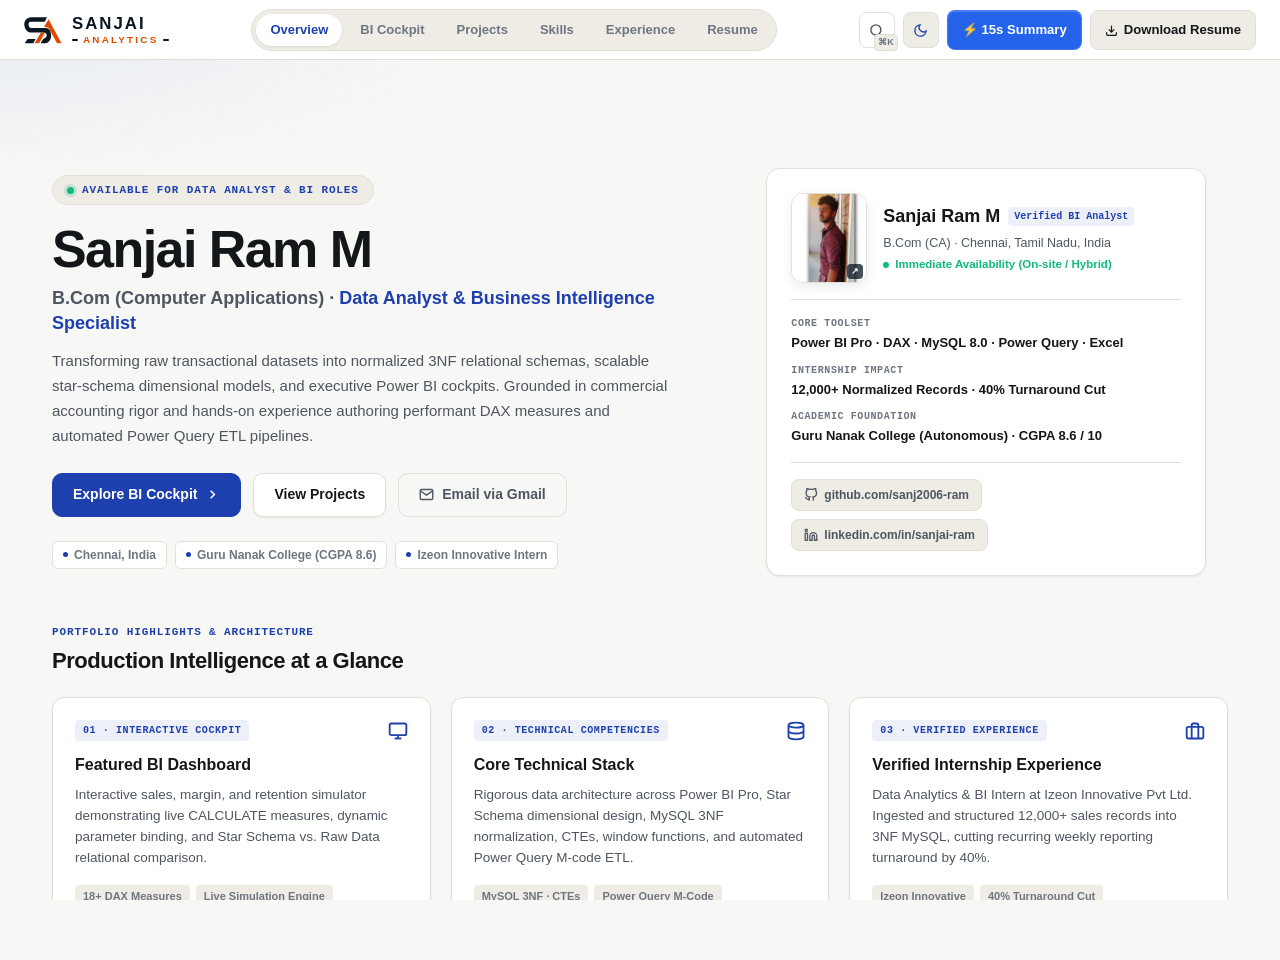
==== modular/index.html @ 85369e91 "refactor(architecture): single sticky header, dedicated overview landing, and categorized skills mat" ====
<!DOCTYPE html>
<html lang="en" data-theme="dark">
<head>
  <meta charset="UTF-8">
  <meta name="viewport" content="width=device-width, initial-scale=1.0, maximum-scale=5.0, viewport-fit=cover">
  <title>Sanjai Ram M | Data Analyst &amp; Business Intelligence Specialist</title>
  <meta name="description" content="Portfolio of Sanjai Ram M, Data Analyst &amp; BI Specialist in Chennai. Interactive Power BI dashboards, DAX measures, MySQL ETL, and Excel analytics.">
  <link rel="canonical" href="https://sanjai-analytics.vercel.app/">
  <meta name="robots" content="index, follow">

  <!-- OpenGraph -->
  <meta property="og:title" content="Sanjai Ram M | Data Analyst &amp; Business Intelligence Specialist">
  <meta property="og:description" content="Explore interactive Power BI models, DAX calculations, 3NF MySQL relational pipelines, and verified case studies by Sanjai Ram M.">
  <meta property="og:type" content="website">
  <meta property="og:url" content="https://sanjai-analytics.vercel.app/">
  <meta property="og:image" content="https://sanjai-analytics.vercel.app/assets/og-preview.png">
  <meta property="og:site_name" content="Sanjai Analytics">
  <meta property="og:locale" content="en_IN">

  <!-- Twitter Card -->
  <meta name="twitter:card" content="summary_large_image">
  <meta name="twitter:title" content="Sanjai Ram M | Data Analyst &amp; BI Specialist">
  <meta name="twitter:description" content="Interactive Power BI models, DAX measures, MySQL ETL pipelines, and ATS resume.">
  <meta name="twitter:image" content="https://sanjai-analytics.vercel.app/assets/og-preview.png">

  <!-- Favicon -->
  <link rel="icon" type="image/svg+xml" href="assets/favicon.svg">
  <link rel="alternate icon" href="favicon.ico">
  <link rel="apple-touch-icon" href="assets/apple-touch-icon.png">

  <!-- Structured Data (JSON-LD) -->
  <script type="application/ld+json">
  {
    "@context": "https://schema.org",
    "@graph": [
      {
        "@type": "Person",
        "@id": "https://sanjai-analytics.vercel.app/#person",
        "name": "Sanjai Ram M",
        "jobTitle": "Data Analyst & Business Intelligence Specialist",
        "description": "Commerce & Computer Applications graduate with practical internship experience in Power BI, DAX modeling, Power Query, and MySQL.",
        "url": "https://sanjai-analytics.vercel.app/",
        "email": "sanjairam1179@gmail.com",
        "telephone": "+91 9445780179",
        "worksFor": {
          "@type": "Organization",
          "name": "Izeon Innovative Pvt Ltd"
        },
        "alumniOf": {
          "@type": "CollegeOrUniversity",
          "name": "Guru Nanak College (Autonomous)"
        },
        "address": {
          "@type": "PostalAddress",
          "addressLocality": "Chennai",
          "addressRegion": "Tamil Nadu",
          "addressCountry": "IN"
        },
        "sameAs": [
          "https://github.com/sanj2006-ram",
          "https://linkedin.com/in/sanjai-ram"
        ]
      },
      {
        "@type": "WebSite",
        "@id": "https://sanjai-analytics.vercel.app/#website",
        "url": "https://sanjai-analytics.vercel.app/",
        "name": "Sanjai Analytics",
        "description": "Official interactive portfolio and Business Intelligence engineering showcase of Sanjai Ram M.",
        "publisher": {
          "@id": "https://sanjai-analytics.vercel.app/#person"
        }
      },
      {
        "@type": "ProfilePage",
        "@id": "https://sanjai-analytics.vercel.app/#profilepage",
        "url": "https://sanjai-analytics.vercel.app/",
        "name": "Sanjai Ram M - Portfolio & BI Showcase",
        "mainEntity": {
          "@id": "https://sanjai-analytics.vercel.app/#person"
        }
      }
    ]
  }
  </script>

    <!-- Theme Pre-Hydration to Prevent FOUC -->
  <script>
    (function () {
      var stored = null;
      try {
        stored = localStorage.getItem('sa_theme') || localStorage.getItem('sr_portfolio_theme');
      } catch (e) {}
      var theme = stored;
      if (!theme) {
        theme = (window.matchMedia && window.matchMedia('(prefers-color-scheme: dark)').matches) ? 'dark' : 'light';
      }
      document.documentElement.setAttribute('data-theme', theme);
      document.documentElement.dataset.theme = theme;
    })();
  </script>
  <link rel="stylesheet" href="style.css">
</head>
<body class="deck-body">

  <!-- Single-Play Rotating Reload Preloader (850ms) -->
  <div id="sw-reload-gate" class="reload-gate" aria-hidden="true">
    <div class="reload-gate-inner">
      <div class="reload-logo-box">
        <svg viewBox="0 0 178 126" width="60" height="42.5" fill="none" class="brand-svg-mark">
          <!-- Orange A: Apex & Right Leg -->
          <path class="brand-orange-shape" d="M 115 10.5 L 176 122.5 L 154.5 122.5 L 115 50.5 L 94 45 Z" fill="var(--brand-orange, #DE4B00)" />
          <!-- Orange A: Lower Left Leg -->
          <path class="brand-orange-shape" d="M 78.5 73.5 L 98 73.5 L 71 122.5 L 50 122.5 Z" fill="var(--brand-orange, #DE4B00)" />

          <!-- Navy S: Main Spine & Right Loop -->
          <path class="brand-navy-shape" d="M 107.5 1.5 L 35 1.5 C 15 1.5, 1.5 15, 1.5 34.5 C 1.5 54, 15 72.5, 35 72.5 L 92 72.5 C 101 72.5, 106.5 77.5, 106.5 85 C 106.5 92.5, 101.5 98, 89.5 103 L 78 122.5 L 98 122.5 C 114 122.5, 127 107.5, 127 86 C 127 66.5, 117.5 51.5, 103 51.5 L 35 51.5 C 26 51.5, 21.5 44, 21.5 34.5 C 21.5 25, 26 22.5, 35 22.5 L 97.5 22.5 Z" fill="var(--brand-navy, #0A1622)" />
          <!-- Navy S: Bottom-Left Foot -->
          <path class="brand-navy-shape" d="M 17 102.5 L 54.5 102.5 L 43.5 122.5 L 3.5 122.5 Z" fill="var(--brand-navy, #0A1622)" />
        </svg>
      </div>
      <div class="reload-brand-wordmark">
        <span class="reload-name">SANJAI</span>
        <div class="reload-sub">
          <div class="reload-line"></div>
          <span class="reload-role">ANALYTICS</span>
          <div class="reload-line"></div>
        </div>
      </div>
      <div class="reload-progress-bar"><div class="reload-progress-fill"></div></div>
    </div>
  </div>

  <!-- Sticky 60px Top Header (Linear / Vercel Aesthetic) -->
  <header class="deck-header" role="banner">
    <div class="header-inner">
      
      <!-- Brand Logo: Concept 1 Monogram + Wordmark -->
      <a href="#overview" class="brand-group" aria-label="Sanjai Analytics" onclick="event.preventDefault(); window.goToScreen(0);">
        <div class="brand-symbol" aria-hidden="true">
            <svg viewBox="0 0 178 126" width="38" height="27" fill="none" class="brand-svg-mark" aria-hidden="true">
              <!-- Orange A: Apex & Right Leg -->
              <path class="brand-orange-shape" d="M 115 10.5 L 176 122.5 L 154.5 122.5 L 115 50.5 L 94 45 Z" fill="var(--brand-orange, #DE4B00)" />
              <!-- Orange A: Lower Left Leg -->
              <path class="brand-orange-shape" d="M 78.5 73.5 L 98 73.5 L 71 122.5 L 50 122.5 Z" fill="var(--brand-orange, #DE4B00)" />

              <!-- Navy S: Main Spine & Right Loop -->
              <path class="brand-navy-shape" d="M 107.5 1.5 L 35 1.5 C 15 1.5, 1.5 15, 1.5 34.5 C 1.5 54, 15 72.5, 35 72.5 L 92 72.5 C 101 72.5, 106.5 77.5, 106.5 85 C 106.5 92.5, 101.5 98, 89.5 103 L 78 122.5 L 98 122.5 C 114 122.5, 127 107.5, 127 86 C 127 66.5, 117.5 51.5, 103 51.5 L 35 51.5 C 26 51.5, 21.5 44, 21.5 34.5 C 21.5 25, 26 22.5, 35 22.5 L 97.5 22.5 Z" fill="var(--brand-navy, #0A1622)" />
              <!-- Navy S: Bottom-Left Foot -->
              <path class="brand-navy-shape" d="M 17 102.5 L 54.5 102.5 L 43.5 122.5 L 3.5 122.5 Z" fill="var(--brand-navy, #0A1622)" />
            </svg>
        </div>
        <div class="brand-title-wrap">
          <span class="brand-title-name">SANJAI</span>
          <div class="brand-title-sub">
            <span class="brand-title-rule" aria-hidden="true"></span>
            <span class="brand-title-role">ANALYTICS</span>
            <span class="brand-title-rule" aria-hidden="true"></span>
          </div>
        </div>
      </a>

      <!-- Center Desktop Nav Links (6 screens) -->
      <nav class="desktop-deck-nav" aria-label="Deck screens">
        <button type="button" class="deck-nav-link active" data-index="0" onclick="window.goToScreen(0)">Overview</button>
        <button type="button" class="deck-nav-link" data-index="1" onclick="window.goToScreen(1)">BI Cockpit</button>
        <button type="button" class="deck-nav-link" data-index="2" onclick="window.goToScreen(2)">Projects</button>
        <button type="button" class="deck-nav-link" data-index="3" onclick="window.goToScreen(3)">Skills</button>
        <button type="button" class="deck-nav-link" data-index="4" onclick="window.goToScreen(4)">Experience</button>
        <button type="button" class="deck-nav-link" data-index="5" onclick="window.goToScreen(5)">Resume</button>
      </nav>

      <!-- Right Header Actions (Desktop: 15s Summary + Download Resume; Mobile: Resume Pill + Hamburger) -->
      <div class="header-actions">
        <!-- Command Palette Trigger Button (Ctrl+K / ⌘K) -->
        <button type="button" class="header-icon-btn desktop-only" id="btn-cmd-palette" title="Search &amp; Commands (Ctrl+K / ⌘K)" aria-label="Open Command Palette" onclick="window.toggleCommandPalette()">
          <svg width="15" height="15" viewBox="0 0 24 24" fill="none" stroke="currentColor" stroke-width="2.2"><circle cx="11" cy="11" r="8"/><line x1="21" y1="21" x2="16.65" y2="16.65"/></svg>
          <span class="cmd-shortcut-key" aria-hidden="true">⌘K</span>
        </button>

        <!-- Theme Toggle -->
        <button type="button" class="header-icon-btn desktop-only" id="btn-theme-toggle" title="Toggle dark/light theme" aria-label="Toggle theme" onclick="window.toggleTheme()">
          <svg class="icon-sun" width="15" height="15" viewBox="0 0 24 24" fill="none" stroke="currentColor" stroke-width="2.2"><circle cx="12" cy="12" r="5"/><line x1="12" y1="1" x2="12" y2="3"/><line x1="12" y1="21" x2="12" y2="23"/><line x1="4.22" y1="4.22" x2="5.64" y2="5.64"/><line x1="18.36" y1="18.36" x2="19.78" y2="19.78"/><line x1="1" y1="12" x2="3" y2="12"/><line x1="21" y1="12" x2="23" y2="12"/><line x1="4.22" y1="19.78" x2="5.64" y2="18.36"/><line x1="18.36" y1="5.64" x2="19.78" y2="4.22"/></svg>
          <svg class="icon-moon" width="15" height="15" viewBox="0 0 24 24" fill="none" stroke="currentColor" stroke-width="2.2"><path d="M21 12.79A9 9 0 1 1 11.21 3 7 7 0 0 0 21 12.79z"/></svg>
        </button>

        <!-- Desktop Action Buttons: ⚡ 15s Summary + Download Resume -->
        <button type="button" class="btn btn-sm btn-nav-summary desktop-only" onclick="window.openRecruiterSummaryModal()">
          <span>⚡ 15s Summary</span>
        </button>
        <button type="button" class="btn btn-sm btn-nav-resume desktop-only" onclick="window.printResume()">
          <svg width="13" height="13" viewBox="0 0 24 24" fill="none" stroke="currentColor" stroke-width="2.2"><path d="M21 15v4a2 2 0 0 1-2 2H5a2 2 0 0 1-2-2v-4"/><polyline points="7 10 12 15 17 10"/><line x1="12" y1="15" x2="12" y2="3"/></svg>
          <span>Download Resume</span>
        </button>

        <!-- Mobile Right: Compact Resume Pill (<= 768px only) -->
        <button type="button" class="header-resume-pill mobile-only" onclick="window.goToScreen(5)" aria-label="Go to Resume">
          <svg width="13" height="13" viewBox="0 0 24 24" fill="none" stroke="currentColor" stroke-width="2.2"><path d="M14 2H6a2 2 0 0 0-2 2v16a2 2 0 0 0 2 2h12a2 2 0 0 0 2-2V8z"/><polyline points="14 2 14 8 20 8"/><line x1="16" y1="13" x2="8" y2="13"/><line x1="16" y1="17" x2="8" y2="17"/></svg>
          <span>Resume</span>
        </button>

        <!-- Mobile Drawer Hamburger (<= 768px only) -->
        <button type="button" class="mobile-hamburger-btn mobile-only" id="mobile-hamburger-btn" aria-label="Toggle navigation drawer" aria-expanded="false" onclick="window.toggleMobileMenu()">
          <span class="hamburger-bar"></span>
          <span class="hamburger-bar"></span>
          <span class="hamburger-bar"></span>
        </button>
      </div>

    </div>

    <!-- Slide-Down Mobile Drawer -->
    <div class="mobile-drawer-pane" id="mobile-drawer-pane" aria-hidden="true">
      <div class="drawer-row-list">
        <button type="button" class="drawer-nav-row active" onclick="window.goToScreen(0); window.closeMobileMenu();">
          <span class="drawer-row-label">Overview</span>
          <span class="drawer-row-num">01 &rarr;</span>
        </button>
        <button type="button" class="drawer-nav-row" onclick="window.goToScreen(1); window.closeMobileMenu();">
          <span class="drawer-row-label">BI Cockpit</span>
          <span class="drawer-row-num">02 &rarr;</span>
        </button>
        <button type="button" class="drawer-nav-row" onclick="window.goToScreen(2); window.closeMobileMenu();">
          <span class="drawer-row-label">Projects</span>
          <span class="drawer-row-num">03 &rarr;</span>
        </button>
        <button type="button" class="drawer-nav-row" onclick="window.goToScreen(3); window.closeMobileMenu();">
          <span class="drawer-row-label">Skills</span>
          <span class="drawer-row-num">04 &rarr;</span>
        </button>
        <button type="button" class="drawer-nav-row" onclick="window.goToScreen(4); window.closeMobileMenu();">
          <span class="drawer-row-label">Experience</span>
          <span class="drawer-row-num">05 &rarr;</span>
        </button>
        <button type="button" class="drawer-nav-row" onclick="window.goToScreen(5); window.closeMobileMenu();">
          <span class="drawer-row-label">Resume</span>
          <span class="drawer-row-num">06 &rarr;</span>
        </button>
      </div>
      <div class="drawer-action-grid">
        <button type="button" class="btn btn-outline" onclick="window.openRecruiterSummaryModal(); window.closeMobileMenu();" style="flex:1; justify-content:center; height:44px;">
          <span>⚡ 15s Summary</span>
        </button>
        <a href="https://mail.google.com/mail/?view=cm&fs=1&to=sanjairam1179@gmail.com&su=Data%20Analytics%20%26%20BI%20Opportunity%20%E2%80%94%20Sanjai%20Ram%20M" target="_blank" rel="noopener noreferrer" class="btn btn-primary" onclick="window.closeMobileMenu()" style="flex:1; justify-content:center; height:44px;">
          <span>Email (Gmail)</span>
        </a>
            <div class="drawer-theme-box" style="margin-top: 12px;">
        <button type="button" class="drawer-theme-btn" id="btn-drawer-theme-toggle" onclick="window.toggleTheme()" aria-label="Toggle dark/light theme">
          <span class="icon-sun">☀️</span>
          <span class="icon-moon">🌙</span>
          <span class="theme-toggle-label">Light Mode</span>
        </button>
      </div>
    </div>
  </header>

  <!-- Multi-Screen Horizontal Deck Viewport -->
  <main class="deck-viewport" id="deck-viewport">
    <div class="deck-track" id="deck-track">

      <!-- SCREEN 0: OVERVIEW -->
      <section class="deck-screen active" id="overview" data-screen-index="0" aria-label="Screen 0: Overview">
        <div class="hero-canvas-spotlight" aria-hidden="true"></div>
        <div class="hero-engineering-grid" aria-hidden="true"></div>

        <div class="site-container hero-layout-container">
          
          <!-- 2-Column Asymmetric Executive Hero Section -->
          <div class="overview-hero-grid">
            
            <!-- Left Column: Executive Value Proposition -->
            <div class="overview-hero-left">
              
              <!-- Status Badge -->
              <div class="status-badge-executive">
                <span class="status-dot-pulse"></span>
                <span class="status-badge-text">AVAILABLE FOR DATA ANALYST &amp; BI ROLES</span>
              </div>

              <!-- Main Headline & Subheadline -->
              <div class="overview-heading-block">
                <h1 class="overview-hero-name">Sanjai Ram M</h1>
                <p class="overview-hero-subline">
                  B.Com (Computer Applications) &middot; <span class="accent-highlight">Data Analyst &amp; Business Intelligence Specialist</span>
                </p>
              </div>

              <!-- Concise 2-Sentence Value Proposition -->
              <p class="overview-hero-prop">
                Transforming raw transactional datasets into normalized 3NF relational schemas, scalable star-schema dimensional models, and executive Power BI cockpits. Grounded in commercial accounting rigor and hands-on experience authoring performant DAX measures and automated Power Query ETL pipelines.
              </p>

              <!-- Primary CTAs -->
              <div class="overview-hero-ctas">
                <button type="button" class="btn btn-primary overview-cta-btn" onclick="window.goToScreen(1)">
                  <span>Explore BI Cockpit</span>
                  <svg width="15" height="15" viewBox="0 0 24 24" fill="none" stroke="currentColor" stroke-width="2.5"><polyline points="9 18 15 12 9 6"/></svg>
                </button>
                <button type="button" class="btn btn-secondary overview-cta-btn" onclick="window.goToScreen(2)">
                  <span>View Projects</span>
                </button>
                <a href="https://mail.google.com/mail/?view=cm&fs=1&to=sanjairam1179@gmail.com&su=Data%20Analytics%20%26%20BI%20Role%20Inquiry%20%E2%80%94%20Sanjai%20Ram%20M" target="_blank" rel="noopener noreferrer" class="btn btn-outline overview-cta-btn" title="Compose direct email in Gmail">
                  <svg width="15" height="15" viewBox="0 0 24 24" fill="none" stroke="currentColor" stroke-width="2.2"><path d="M4 4h16c1.1 0 2 .9 2 2v12c0 1.1-.9 2-2 2H4c-1.1 0-2-.9-2-2V6c0-1.1.9-2 2-2z"/><polyline points="22,6 12,13 2,6"/></svg>
                  <span>Email via Gmail</span>
                </a>
              </div>

              <!-- Quick Meta Pills -->
              <div class="overview-quick-pills">
                <span class="meta-pill"><span class="meta-pill-dot"></span>Chennai, India</span>
                <span class="meta-pill"><span class="meta-pill-dot"></span>Guru Nanak College (CGPA 8.6)</span>
                <span class="meta-pill"><span class="meta-pill-dot"></span>Izeon Innovative Intern</span>
              </div>

            </div>

            <!-- Right Column: Clean, Compact Executive Profile Card -->
            <div class="overview-hero-right">
              <div class="executive-profile-card">
                
                <div class="exec-card-header">
                  <div class="exec-photo-wrap" onclick="window.openAvatarModal()" title="Click to view portrait">
                    <img src="assets/portrait.jpg" alt="Sanjai Ram M - Data Analyst &amp; BI Specialist" class="exec-photo-img" width="88" height="104">
                    <div class="exec-photo-badge" aria-hidden="true">&nearr;</div>
                  </div>
                  <div class="exec-header-meta">
                    <div class="exec-name-row">
                      <span class="exec-name">Sanjai Ram M</span>
                      <span class="exec-role-pill">Verified BI Analyst</span>
                    </div>
                    <span class="exec-sub">B.Com (CA) &middot; Chennai, Tamil Nadu, India</span>
                    <div class="exec-status-row">
                      <span class="exec-status-indicator"></span>
                      <span>Immediate Availability (On-site / Hybrid)</span>
                    </div>
                  </div>
                </div>

                <div class="exec-card-divider" aria-hidden="true"></div>

                <div class="exec-specs-list">
                  <div class="exec-spec-row">
                    <span class="exec-spec-label">CORE TOOLSET</span>
                    <span class="exec-spec-val">Power BI Pro &middot; DAX &middot; MySQL 8.0 &middot; Power Query &middot; Excel</span>
                  </div>
                  <div class="exec-spec-row">
                    <span class="exec-spec-label">INTERNSHIP IMPACT</span>
                    <span class="exec-spec-val">12,000+ Normalized Records &middot; 40% Turnaround Cut</span>
                  </div>
                  <div class="exec-spec-row">
                    <span class="exec-spec-label">ACADEMIC FOUNDATION</span>
                    <span class="exec-spec-val">Guru Nanak College (Autonomous) &middot; CGPA 8.6 / 10</span>
                  </div>
                </div>

                <div class="exec-card-divider" aria-hidden="true"></div>

                <div class="exec-card-links">
                  <a href="https://github.com/sanj2006-ram" target="_blank" rel="noopener noreferrer" class="exec-link-pill">
                    <svg width="14" height="14" viewBox="0 0 24 24" fill="none" stroke="currentColor" stroke-width="2.2"><path d="M9 19c-5 1.5-5-2.5-7-3m14 6v-3.87a3.37 3.37 0 0 0-.94-2.61c3.14-.35 6.44-1.54 6.44-7A5.44 5.44 0 0 0 20 4.77 5.07 5.07 0 0 0 19.91 1S18.73.65 16 2.48a13.38 13.38 0 0 0-7 0C6.27.65 5.09 1 5.09 1A5.07 5.07 0 0 0 5 4.77a5.44 5.44 0 0 0-1.5 3.78c0 5.42 3.3 6.61 6.44 7A3.37 3.37 0 0 0 9 18.13V22"/></svg>
                    <span>github.com/sanj2006-ram</span>
                  </a>
                  <a href="https://linkedin.com/in/sanjai-ram" target="_blank" rel="noopener noreferrer" class="exec-link-pill">
                    <svg width="14" height="14" viewBox="0 0 24 24" fill="none" stroke="currentColor" stroke-width="2.2"><path d="M16 8a6 6 0 0 1 6 6v7h-4v-7a2 2 0 0 0-2-2 2 2 0 0 0-2 2v7h-4v-7a6 6 0 0 1 6-6z"/><rect x="2" y="9" width="4" height="12"/><circle cx="4" cy="4" r="2"/></svg>
                    <span>linkedin.com/in/sanjai-ram</span>
                  </a>
                </div>

              </div>
            </div>

          </div>

          <!-- Quick-Access Bento Preview Grid below Hero (3 Equal-Height Summary Cards) -->
          <div class="overview-bento-section">
            <div class="overview-bento-header">
              <span class="bento-section-eyebrow">PORTFOLIO HIGHLIGHTS &amp; ARCHITECTURE</span>
              <h2 class="bento-section-title">Production Intelligence at a Glance</h2>
            </div>

            <div class="overview-bento-grid">
              
              <!-- Bento Card 1: Featured BI Dashboard -->
              <div class="bento-summary-card">
                <div class="bento-card-top">
                  <div class="bento-card-tag">01 &middot; INTERACTIVE COCKPIT</div>
                  <div class="bento-card-icon">
                    <svg width="20" height="20" viewBox="0 0 24 24" fill="none" stroke="currentColor" stroke-width="2.2"><rect x="2" y="3" width="20" height="14" rx="2"/><line x1="8" y1="21" x2="16" y2="21"/><line x1="12" y1="17" x2="12" y2="21"/></svg>
                  </div>
                </div>
                <h3 class="bento-card-title">Featured BI Dashboard</h3>
                <p class="bento-card-desc">
                  Interactive sales, margin, and retention simulator demonstrating live CALCULATE measures, dynamic parameter binding, and Star Schema vs. Raw Data relational comparison.
                </p>
                <div class="bento-card-meta">
                  <span class="bento-stat-pill">18+ DAX Measures</span>
                  <span class="bento-stat-pill">Live Simulation Engine</span>
                </div>
                <div class="bento-card-action">
                  <button type="button" class="btn btn-outline btn-sm bento-nav-btn" onclick="window.goToScreen(1)">
                    <span>Explore BI Cockpit</span>
                    <svg width="13" height="13" viewBox="0 0 24 24" fill="none" stroke="currentColor" stroke-width="2.5"><polyline points="9 18 15 12 9 6"/></svg>
                  </button>
                </div>
              </div>

              <!-- Bento Card 2: Core Technical Stack -->
              <div class="bento-summary-card">
                <div class="bento-card-top">
                  <div class="bento-card-tag">02 &middot; TECHNICAL COMPETENCIES</div>
                  <div class="bento-card-icon">
                    <svg width="20" height="20" viewBox="0 0 24 24" fill="none" stroke="currentColor" stroke-width="2.2"><ellipse cx="12" cy="5" rx="9" ry="3"/><path d="M21 12c0 1.66-4 3-9 3s-9-1.34-9-3"/><path d="M3 5v14c0 1.66 4 3 9 3s9-1.34 9-3V5"/></svg>
                  </div>
                </div>
                <h3 class="bento-card-title">Core Technical Stack</h3>
                <p class="bento-card-desc">
                  Rigorous data architecture across Power BI Pro, Star Schema dimensional design, MySQL 3NF normalization, CTEs, window functions, and automated Power Query M-code ETL.
                </p>
                <div class="bento-card-meta">
                  <span class="bento-stat-pill">MySQL 3NF &middot; CTEs</span>
                  <span class="bento-stat-pill">Power Query M-Code</span>
                </div>
                <div class="bento-card-action">
                  <button type="button" class="btn btn-outline btn-sm bento-nav-btn" onclick="window.goToScreen(3)">
                    <span>View Technical Skills</span>
                    <svg width="13" height="13" viewBox="0 0 24 24" fill="none" stroke="currentColor" stroke-width="2.5"><polyline points="9 18 15 12 9 6"/></svg>
                  </button>
                </div>
              </div>

              <!-- Bento Card 3: Verified Internship Experience -->
              <div class="bento-summary-card">
                <div class="bento-card-top">
                  <div class="bento-card-tag">03 &middot; VERIFIED EXPERIENCE</div>
                  <div class="bento-card-icon">
                    <svg width="20" height="20" viewBox="0 0 24 24" fill="none" stroke="currentColor" stroke-width="2.2"><rect x="2" y="7" width="20" height="14" rx="2" ry="2"/><path d="M16 21V5a2 2 0 0 0-2-2h-4a2 2 0 0 0-2 2v16"/></svg>
                  </div>
                </div>
                <h3 class="bento-card-title">Verified Internship Experience</h3>
                <p class="bento-card-desc">
                  Data Analytics &amp; BI Intern at Izeon Innovative Pvt Ltd. Ingested and structured 12,000+ sales records into 3NF MySQL, cutting recurring weekly reporting turnaround by 40%.
                </p>
                <div class="bento-card-meta">
                  <span class="bento-stat-pill">Izeon Innovative</span>
                  <span class="bento-stat-pill">40% Turnaround Cut</span>
                </div>
                <div class="bento-card-action">
                  <button type="button" class="btn btn-outline btn-sm bento-nav-btn" onclick="window.goToScreen(4)">
                    <span>View Experience</span>
                    <svg width="13" height="13" viewBox="0 0 24 24" fill="none" stroke="currentColor" stroke-width="2.5"><polyline points="9 18 15 12 9 6"/></svg>
                  </button>
                </div>
              </div>

            </div>
          </div>

          <!-- Screen Minimal Footer -->
          <footer class="deck-screen-footer" role="contentinfo">
            <div class="footer-inner-lockup">
              <div class="footer-brand-row">
                <span class="footer-brand-title">SANJAI ANALYTICS</span>
                <span class="footer-divider-dot">&bull;</span>
                <span class="footer-role-text">Data Analyst &amp; BI Specialist</span>
                <span class="footer-divider-dot">&bull;</span>
                <span class="footer-loc-text">Chennai, India</span>
              </div>
              <div class="footer-bottom-lockup">
                <span>&copy; 2026 Sanjai Ram M &middot; Chennai, India</span>
                <span class="footer-divider-dot" aria-hidden="true">&bull;</span>
                <a href="https://sarveshworks.vercel.app" target="_blank" rel="noopener noreferrer" class="sw-attribution-link">Maintained &amp; Developed by Sarvesh Works</a>
              </div>
            </div>
          </footer>

        </div>
      </section>

      <!-- SCREEN 1: BI COCKPIT -->
      <section class="deck-screen" id="cockpit" data-screen-index="1" aria-label="Screen 1: BI Cockpit">
        
      <div class="site-container">
        
        <div class="section-header-block">
          <span class="section-eyebrow">
            <svg width="14" height="14" viewBox="0 0 24 24" fill="none" stroke="currentColor" stroke-width="2.5"><polyline points="22 12 18 12 15 21 9 3 6 12 2 12"/></svg>
            <span>Interactive BI Cockpit &amp; Sandbox</span>
          </span>
          <h2 class="section-giant-title">Sales &amp; Margin Analytics Cockpit</h2>
          <p class="section-subtitle-text">
            Adjust monthly targets and operating margins to see dynamic DAX formula binding, SVG charts, and relational schema validation in real time.
          </p>
        </div>

        <div class="cockpit-panel">
          
          <!-- Cockpit Top Bar -->
          <div class="cockpit-top-bar">
            <div class="cockpit-title-group">
              <h3>
                <svg width="18" height="18" viewBox="0 0 24 24" fill="none" stroke="var(--accent-primary)" stroke-width="2.5"><polygon points="12 2 2 7 12 12 22 7 12 2"/><polyline points="2 17 12 22 22 17"/><polyline points="2 12 12 17 22 12"/></svg>
                <span>Sales &amp; Margin Analytics Model</span>
              </h3>
              <p>Commercial Dataset &middot; Power BI &amp; MySQL DirectQuery Pipeline</p>
            </div>

            <!-- Mode Switcher -->
            <div class="view-mode-tabs" role="tablist">
              <button type="button" class="view-tab-btn active" onclick="switchVisualMode('bars')" id="tab-mode-bars" role="tab" aria-selected="true">
                <svg viewBox="0 0 24 24"><rect x="3" y="12" width="4" height="8" rx="1"/><rect x="10" y="8" width="4" height="12" rx="1"/><rect x="17" y="4" width="4" height="16" rx="1"/></svg>
                <span>Bar Chart</span>
              </button>
              <button type="button" class="view-tab-btn" onclick="switchVisualMode('growth')" id="tab-mode-growth" role="tab" aria-selected="false">
                <svg viewBox="0 0 24 24"><polyline points="22 7 13.5 15.5 8.5 10.5 2 17"/><polyline points="16 7 22 7 22 13"/></svg>
                <span>Growth Area</span>
              </button>
              <button type="button" class="view-tab-btn" onclick="switchVisualMode('gauge')" id="tab-mode-gauge" role="tab" aria-selected="false">
                <svg viewBox="0 0 24 24"><circle cx="12" cy="12" r="10"/><path d="M12 6v6l4 2"/></svg>
                <span>Target Gauge</span>
              </button>
            </div>
          </div>

          <!-- 4 Live Scorecards (Tabular Numbers Locked) -->
          <div class="kpi-scorecards-grid">
            <div class="kpi-stat-box">
              <div class="kpi-stat-label">OPERATING MARGIN %</div>
              <div class="kpi-stat-num mono" id="kpi-margin-pct">32.0%</div>
              <div class="margin-progress-track" aria-hidden="true">
                <div class="margin-progress-fill" id="kpi-margin-bar" style="width: 64%;"></div>
              </div>
              <div class="kpi-stat-delta delta-cyan" id="kpi-margin-status">
                <span>Optimal Margin Tier &middot; 32% Target</span>
              </div>
            </div>

            <div class="kpi-stat-box">
              <div class="kpi-stat-label">PROJECTED GROSS PROFIT</div>
              <div class="kpi-stat-num mono" id="kpi-net-profit" style="color: var(--accent-green);">₹57,600</div>
              <div class="kpi-stat-delta delta-up">Realtime DAX Computed</div>
            </div>

            <div class="kpi-stat-box">
              <div class="kpi-stat-label">REPEAT CUSTOMER VOLUME</div>
              <div class="kpi-stat-num mono" id="kpi-retention-gmv" style="color: var(--accent-primary);">₹72,000</div>
              <div class="kpi-stat-delta delta-cyan">Retention Weighted</div>
            </div>
          </div>

          <!-- Core Visual Area + Sliders Grid -->
          <div class="dashboard-core-grid">
            
            <!-- Left Dynamic SVG Chart -->
            <div class="chart-canvas-card">
              <div class="chart-card-header">
                <span class="chart-meta-badge">6-MONTH PERFORMANCE MATRIX</span>
                <div class="chart-legend-row">
                  <span class="legend-dot" style="background:var(--accent-primary);"></span><span>Revenue</span>
                  <span class="legend-dot" style="background:var(--positive); margin-left:8px;"></span><span>Profit</span>
                </div>
              </div>

              <div class="chart-svg-box">
                <svg viewBox="0 0 540 180" class="svg-dashboard-canvas" id="main-cockpit-chart">
                  <defs>
                    <linearGradient id="barRevGrad" x1="0" y1="0" x2="0" y2="1">
                      <stop offset="0%" stop-color="var(--accent-primary)" />
                      <stop offset="100%" stop-color="var(--accent-primary-hover)" />
                    </linearGradient>
                    <linearGradient id="barProfitGrad" x1="0" y1="0" x2="0" y2="1">
                      <stop offset="0%" stop-color="var(--positive)" />
                      <stop offset="100%" stop-color="var(--positive)" />
                    </linearGradient>
                    <linearGradient id="barHighlight" x1="0" y1="0" x2="1" y2="0">
                      <stop offset="0%" stop-color="rgba(255,255,255,0.3)" />
                      <stop offset="100%" stop-color="rgba(255,255,255,0)" />
                    </linearGradient>
                  </defs>

                  <!-- Dashed Horizontal Reference Gridlines -->
                  <line x1="40" y1="25" x2="520" y2="25" stroke="var(--border-hairline)" stroke-dasharray="4,4" />
                  <text x="35" y="28" fill="var(--text-muted)" font-size="9" text-anchor="end" font-family="monospace">200k</text>
                  <line x1="40" y1="65" x2="520" y2="65" stroke="var(--border-hairline)" stroke-dasharray="4,4" />
                  <text x="35" y="68" fill="var(--text-muted)" font-size="9" text-anchor="end" font-family="monospace">150k</text>
                  <line x1="40" y1="105" x2="520" y2="105" stroke="var(--border-hairline)" stroke-dasharray="4,4" />
                  <text x="35" y="108" fill="var(--text-muted)" font-size="9" text-anchor="end" font-family="monospace">100k</text>
                  <line x1="40" y1="145" x2="520" y2="145" stroke="var(--border-hairline)" />
                  <text x="35" y="148" fill="var(--text-muted)" font-size="9" text-anchor="end" font-family="monospace">0</text>

                  <!-- Month 1: Jan -->
                  <rect x="58" y="70" width="22" height="75" rx="3" fill="url(#barRevGrad)" />
                  <rect x="58" y="70" width="22" height="2" rx="1" fill="url(#barHighlight)" />
                  <rect x="84" y="105" width="22" height="40" rx="3" fill="url(#barProfitGrad)" />
                  <rect x="84" y="105" width="22" height="2" rx="1" fill="url(#barHighlight)" />

                  <!-- Month 2: Feb -->
                  <rect x="138" y="62" width="22" height="83" rx="3" fill="url(#barRevGrad)" />
                  <rect x="138" y="62" width="22" height="2" rx="1" fill="url(#barHighlight)" />
                  <rect x="164" y="100" width="22" height="45" rx="3" fill="url(#barProfitGrad)" />
                  <rect x="164" y="100" width="22" height="2" rx="1" fill="url(#barHighlight)" />

                  <!-- Month 3: Mar -->
                  <rect x="218" y="55" width="22" height="90" rx="3" fill="url(#barRevGrad)" />
                  <rect x="218" y="55" width="22" height="2" rx="1" fill="url(#barHighlight)" />
                  <rect x="244" y="94" width="22" height="51" rx="3" fill="url(#barProfitGrad)" />
                  <rect x="244" y="94" width="22" height="2" rx="1" fill="url(#barHighlight)" />

                  <!-- Month 4: Apr -->
                  <rect x="298" y="48" width="22" height="97" rx="3" fill="url(#barRevGrad)" />
                  <rect x="298" y="48" width="22" height="2" rx="1" fill="url(#barHighlight)" />
                  <rect x="324" y="87" width="22" height="58" rx="3" fill="url(#barProfitGrad)" />
                  <rect x="324" y="87" width="22" height="2" rx="1" fill="url(#barHighlight)" />

                  <!-- Month 5: May (Internship Baseline) -->
                  <rect x="378" y="42" width="22" height="103" rx="3" fill="url(#barRevGrad)" />
                  <rect x="378" y="42" width="22" height="2" rx="1" fill="url(#barHighlight)" />
                  <rect x="404" y="80" width="22" height="65" rx="3" fill="url(#barProfitGrad)" />
                  <rect x="404" y="80" width="22" height="2" rx="1" fill="url(#barHighlight)" />

                  <!-- Month 6: Jun (Dynamic Simulated Target) -->
                  <rect id="svg-bar-rev" x="458" y="32" width="22" height="113" rx="3" fill="var(--accent-primary)" />
                  <rect x="458" y="32" width="22" height="2" rx="1" fill="#FFFFFF" />
                  <rect id="svg-bar-profit" x="484" y="70" width="22" height="75" rx="3" fill="var(--positive)" />
                  <rect x="484" y="70" width="22" height="2" rx="1" fill="#FFFFFF" />
                </svg>
              </div>

              <div class="chart-month-labels" id="chart-month-labels">
                <span>Jan</span><span>Feb</span><span>Mar</span><span>Apr</span><span>May (Intern)</span><span style="color:var(--text-pure); font-weight:700;">Jun (Target)</span>
              </div>
            </div>

            <!-- Right: Sliders & Dynamic Live DAX Code Block -->
            <div class="simulator-controls-card">
              
              <div class="sim-slider-row">
                <div class="sim-slider-label">
                  <span>TARGET MONTHLY REVENUE</span>
                  <span class="sim-slider-val mono" id="ctrl-rev-display">₹1,80,000</span>
                </div>
                <input type="range" class="sim-range-input" id="range-rev" min="50000" max="500000" step="10000" value="180000" oninput="recalculateSimulation()" aria-label="Target Monthly Revenue">
              </div>

              <div class="sim-slider-row">
                <div class="sim-slider-label">
                  <span>OPERATING MARGIN %</span>
                  <span class="sim-slider-val mono" id="ctrl-margin-display">32%</span>
                </div>
                <input type="range" class="sim-range-input" id="range-margin" min="10" max="50" step="1" value="32" oninput="recalculateSimulation()" aria-label="Operating Margin Percentage">
              </div>

              <div class="sim-slider-row">
                <div class="sim-slider-label">
                  <span>REPEAT CUSTOMER RATE</span>
                  <span class="sim-slider-val mono" id="ctrl-ret-display">40%</span>
                </div>
                <input type="range" class="sim-range-input" id="range-ret" min="15" max="75" step="5" value="40" oninput="recalculateSimulation()" aria-label="Repeat Customer Rate">
              </div>

              <!-- Live DAX Code Block with Parameter Highlight Spans -->
              <div class="dax-code-block" id="dax-formula-render">
                <div class="dax-code-header">
                  <span class="dax-tag">POWER BI DAX EXPRESSION</span>
                  <button type="button" class="code-copy-btn" onclick="copyFormulaCode()" aria-label="Copy DAX Formula">
                    <svg viewBox="0 0 24 24" width="13" height="13" fill="none" stroke="currentColor" stroke-width="2"><rect x="9" y="9" width="13" height="13" rx="2" ry="2"/><path d="M5 15H4a2 2 0 0 1-2-2V4a2 2 0 0 1 2-2h9a2 2 0 0 1 2 2v1"/></svg>
                    <span>Copy DAX</span>
                  </button>
                </div>
                <pre class="dax-pre-code"><code><span class="dax-token-comment">// Realtime Power BI DAX Expression:</span>
<span class="dax-token-measure">Projected_Profit</span> = 
<span class="dax-token-func">CALCULATE</span>(
    <span class="dax-token-func">SUM</span>(<span class="dax-token-table">Fact_Sales</span>[<span class="dax-token-col">Revenue</span>]) * <span id="dax-margin-param" class="dax-param-highlight mono">0.32</span>,
    <span class="dax-token-func">FILTER</span>(
        <span class="dax-token-table">Dim_Customer</span>,
        <span class="dax-token-table">Dim_Customer</span>[<span class="dax-token-col">RetentionRate</span>] &gt;= <span id="dax-retention-param" class="dax-param-highlight mono">0.40</span>
    )
)</code></pre>
              </div>

            </div>

          </div>

          <!-- ==================== 2-STATE DATA MODEL TOGGLE ==================== -->
          <div class="data-model-container">
            <div class="model-view-header-strip">
              <div>
                <h4 class="model-section-title">Data Architecture &amp; ETL Pipeline</h4>
                <p class="model-section-sub">Inspect how messy unstructured Excel sales rows are parsed and normalized into a clean 3NF Star Schema.</p>
              </div>

              <!-- 2-State Pill Switch -->
              <div class="model-view-pills" role="tablist">
                <button type="button" class="model-pill-btn active" id="btn-view-raw" onclick="switchDataModelView('raw')" role="tab" aria-selected="true">
                  <svg width="14" height="14" viewBox="0 0 24 24" fill="none" stroke="currentColor" stroke-width="2"><path d="M14 2H6a2 2 0 0 0-2 2v16a2 2 0 0 0 2 2h12a2 2 0 0 0 2-2V8z"/><polyline points="14 2 14 8 20 8"/><line x1="16" y1="13" x2="8" y2="13"/><line x1="16" y1="17" x2="8" y2="17"/></svg>
                  <span>1. Raw Messy CSV</span>
                </button>
                <button type="button" class="model-pill-btn" id="btn-view-schema" onclick="switchDataModelView('schema')" role="tab" aria-selected="false">
                  <svg width="14" height="14" viewBox="0 0 24 24" fill="none" stroke="currentColor" stroke-width="2"><polygon points="12 2 2 7 12 12 22 7 12 2"/><polyline points="2 17 12 22 22 17"/><polyline points="2 12 12 17 22 12"/></svg>
                  <span>2. Normalized 3NF Star Schema</span>
                </button>
              </div>
            </div>

            <!-- State 1: Raw Messy CSV Table -->
            <div id="container-view-raw" class="model-view-content active">
              <div class="table-responsive-box">
                <table class="messy-csv-table">
                  <thead>
                    <tr>
                      <th>RowID</th>
                      <th>Tx_Date (Inconsistent)</th>
                      <th>Customer_Entity</th>
                      <th>Address_Block (Unsplit)</th>
                      <th>Product_SKU</th>
                      <th>Unit_Price (Mixed)</th>
                      <th>Qty</th>
                      <th>Data Smells Detected</th>
                    </tr>
                  </thead>
                  <tbody>
                    <tr>
                      <td class="mono">#10481</td>
                      <td class="mono">2024/04/12</td>
                      <td>Sanjai R. (Chennai)</td>
                      <td>14/2 GST Rd, Guindy, Chennai 600032</td>
                      <td>Dell XPS 15 (Elec)</td>
                      <td class="mono">Rs. 1,12,000</td>
                      <td class="mono">1</td>
                      <td><span class="smell-tag smell-amber">City Inside String</span></td>
                    </tr>
                    <tr class="smell-row-highlight">
                      <td class="mono">#10482</td>
                      <td class="mono smell-text-bad">NULL</td>
                      <td>Sanjai Ram</td>
                      <td>Guindy, Chennai</td>
                      <td>Logi MX Master (Elec)</td>
                      <td class="mono">8,499.00</td>
                      <td class="mono">2</td>
                      <td>
                        <span class="smell-tag smell-red">Null Date</span>
                        <span class="smell-tag smell-amber">Duplicate Customer</span>
                      </td>
                    </tr>
                    <tr>
                      <td class="mono">#10483</td>
                      <td class="mono">14-Apr-2024</td>
                      <td>Priya Sharma</td>
                      <td>102 100ft Rd, Indiranagar, Bangalore KA 560001</td>
                      <td>Ergonomic Chair</td>
                      <td class="mono">INR 14,500</td>
                      <td class="mono">1</td>
                      <td><span class="smell-tag smell-amber">Format Mismatch</span></td>
                    </tr>
                    <tr class="smell-row-highlight">
                      <td class="mono">#10484</td>
                      <td class="mono">15/04/2024</td>
                      <td>Priya S.</td>
                      <td>BLR Karnataka</td>
                      <td>Standing Desk</td>
                      <td class="mono">22,000/-</td>
                      <td class="mono">1</td>
                      <td>
                        <span class="smell-tag smell-amber">Redundant Entity</span>
                        <span class="smell-tag smell-amber">Unparsed Suffix</span>
                      </td>
                    </tr>
                  </tbody>
                </table>
              </div>
              <div class="etl-impact-callout">
                <svg width="16" height="16" viewBox="0 0 24 24" fill="none" stroke="var(--accent-primary)" stroke-width="2.5"><circle cx="12" cy="12" r="10"/><line x1="12" y1="16" x2="12" y2="12"/><line x1="12" y1="8" x2="12.01" y2="8"/></svg>
                <span><strong>ETL Pipeline Solution:</strong> Automated Power Query M-code scripts ingest these messy rows, parse dates to ISO-8601, split postal components, extract numeric prices, and load distinct dimensional keys into MySQL 3NF tables—cutting weekly reporting turnaround by <strong>40%</strong>.</span>
              </div>
            </div>

            <!-- State 2: Normalized 3NF Star Schema View -->
            <div id="container-view-schema" class="model-view-content" style="display:none;">
              <div class="schema-instruction-bar">
                <span>Interactive Model: Click or tap any dimension card below to trace and highlight its Foreign Key link in <strong>Fact_Sales</strong>:</span>
              </div>
              <div class="schema-tables-grid">
                
                <!-- Fact Table -->
                <div class="schema-table-node fact-node active" id="node-fact-sales">
                  <span class="table-node-badge badge-fact">FACT TABLE (1:*)</span>
                  <div class="table-node-name">Fact_Sales</div>
                  <div class="table-node-cols">
                    <div class="col-item pk-col">&bull; SaleKey (PK)</div>
                    <div class="col-item fk-col" id="fk-cust-line">&bull; CustomerKey (FK &rarr; Dim_Customer)</div>
                    <div class="col-item fk-col" id="fk-prod-line">&bull; ProductKey (FK &rarr; Dim_Product)</div>
                    <div class="col-item fk-col" id="fk-date-line">&bull; DateKey (FK &rarr; Dim_Date)</div>
                    <div class="col-item">&bull; OrderRevenue (DAX Measure)</div>
                    <div class="col-item">&bull; GrossMargin (DAX Measure)</div>
                  </div>
                </div>

                <!-- Dimension 1: Customer -->
                <div class="schema-table-node dim-node" id="node-dim-cust" onclick="highlightSchemaFK('cust')">
                  <span class="table-node-badge badge-dim">DIMENSION (*:1)</span>
                  <div class="table-node-name">Dim_Customer</div>
                  <div class="table-node-cols">
                    <div class="col-item pk-col">&bull; CustomerKey (PK)</div>
                    <div class="col-item">&bull; CustomerName (Cleaned)</div>
                    <div class="col-item">&bull; City (Chennai / Bangalore)</div>
                    <div class="col-item">&bull; RetentionRate (0.40)</div>
                  </div>
                  <div class="node-click-hint">Tap to trace FK &rarr;</div>
                </div>

                <!-- Dimension 2: Product -->
                <div class="schema-table-node dim-node" id="node-dim-prod" onclick="highlightSchemaFK('prod')">
                  <span class="table-node-badge badge-dim">DIMENSION (*:1)</span>
                  <div class="table-node-name">Dim_Product</div>
                  <div class="table-node-cols">
                    <div class="col-item pk-col">&bull; ProductKey (PK)</div>
                    <div class="col-item">&bull; CategoryName</div>
                    <div class="col-item">&bull; UnitCost (Numeric INR)</div>
                    <div class="col-item">&bull; TargetMarginPct</div>
                  </div>
                  <div class="node-click-hint">Tap to trace FK &rarr;</div>
                </div>

                <!-- Dimension 3: Date -->
                <div class="schema-table-node dim-node" id="node-dim-date" onclick="highlightSchemaFK('date')">
                  <span class="table-node-badge badge-dim">DIMENSION (*:1)</span>
                  <div class="table-node-name">Dim_Date</div>
                  <div class="table-node-cols">
                    <div class="col-item pk-col">&bull; DateKey (PK)</div>
                    <div class="col-item">&bull; CalendarDate (ISO-8601)</div>
                    <div class="col-item">&bull; FiscalMonth / Quarter</div>
                    <div class="col-item">&bull; YearToDateFlag</div>
                  </div>
                  <div class="node-click-hint">Tap to trace FK &rarr;</div>
                </div>

              </div>
            </div>
          </div>

          <!-- ==================== ZERO-LAG POWER BI EMBED FACADE ==================== -->
          <div class="powerbi-facade-container" id="powerbi-facade-zone">
            <div class="pbi-facade-card">
              <div class="pbi-facade-header">
                <div class="pbi-title-group">
                  <span class="pbi-badge">POWER BI PRO EMBED FACADE</span>
                  <h4 class="pbi-title">Executive Commercial &amp; Regional Performance Report</h4>
                </div>
                <span class="pbi-load-status">Lightweight Static Preview &middot; Zero Initial Page Load Impact</span>
              </div>

              <!-- Facade Visual Preview Canvas -->
              <div class="pbi-preview-canvas" id="pbi-preview-canvas">
                <div class="pbi-mockup-ribbon">
                  <div class="pbi-mock-kpi"><span>TOTAL REVENUE</span><strong class="mono">₹18,45,200</strong></div>
                  <div class="pbi-mock-kpi"><span>YOY GROWTH</span><strong class="mono" style="color:var(--accent-green);">+14.8%</strong></div>
                  <div class="pbi-mock-kpi"><span>AVG ORDER VALUE</span><strong class="mono">₹3,680</strong></div>
                  <div class="pbi-mock-kpi"><span>SLA FULFILLMENT</span><strong class="mono">98.4%</strong></div>
                </div>
                <div class="pbi-mockup-body">
                  <div class="pbi-mock-chart">
                    <div class="pbi-mock-chart-title">Sales by Region &amp; Category</div>
                    <div class="pbi-mock-bars">
                      <div class="pbi-bar-item" style="height:70%;"><span>Chennai</span></div>
                      <div class="pbi-bar-item" style="height:90%;"><span>Bangalore</span></div>
                      <div class="pbi-bar-item" style="height:55%;"><span>Hyderabad</span></div>
                      <div class="pbi-bar-item" style="height:80%;"><span>Coimbatore</span></div>
                    </div>
                  </div>
                  <div class="pbi-mock-table">
                    <div class="pbi-mock-chart-title">Executive Margin Breakdown</div>
                    <div class="pbi-mock-table-rows">
                      <div class="pbi-tr"><span>Electronics</span><strong class="mono">32.4%</strong></div>
                      <div class="pbi-tr"><span>Commercial Supplies</span><strong class="mono">28.1%</strong></div>
                      <div class="pbi-tr"><span>Hardware &amp; IT</span><strong class="mono">35.6%</strong></div>
                    </div>
                  </div>
                </div>
                
                <!-- Facade Overlay & Trigger Button -->
                <div class="pbi-launch-overlay" id="pbi-launch-overlay">
                  <button type="button" class="btn btn-primary btn-pbi-launch" onclick="launchPowerBIEmbed()">
                    <svg width="18" height="18" viewBox="0 0 24 24" fill="none" stroke="currentColor" stroke-width="2.5"><polygon points="5 3 19 12 5 21 5 3"/></svg>
                    <span>Launch Interactive Power BI Report</span>
                  </button>
                  <p class="pbi-launch-note">Clicking loads the live interactive report container with zero background latency.</p>
                </div>
              </div>

              <!-- Interactive Embed Target -->
              <div class="pbi-interactive-container" id="pbi-interactive-container" style="display:none;"></div>
            </div>
          </div>

          <!-- ==================== MYSQL RUNTIME WORKBENCH ==================== -->
          <div class="sql-workbench-strip">
            <div class="sql-workbench-head">
              <div class="sql-title-tag">
                <svg width="14" height="14" viewBox="0 0 24 24" fill="none" stroke="var(--accent-primary)" stroke-width="2"><polyline points="4 17 10 11 4 5"/><line x1="12" y1="19" x2="20" y2="19"/></svg>
                <span>MYSQL RUNTIME SANDBOX:</span>
              </div>
              <div class="sql-presets-pills">
                <button type="button" class="sql-preset-btn active" onclick="runSQLTest(1); return false;">
                  <svg viewBox="0 0 24 24"><polygon points="5 3 19 12 5 21 5 3"/></svg>
                  <span>1. Sales Aggregation</span>
                </button>
                <button type="button" class="sql-preset-btn" onclick="runSQLTest(2); return false;">
                  <svg viewBox="0 0 24 24"><polygon points="5 3 19 12 5 21 5 3"/></svg>
                  <span>2. Star Schema Join</span>
                </button>
                <button type="button" class="sql-preset-btn" onclick="runSQLTest(3); return false;">
                  <svg viewBox="0 0 24 24"><polygon points="5 3 19 12 5 21 5 3"/></svg>
                  <span>3. Target Attainment</span>
                </button>
              </div>
            </div>
            <div class="sql-console-output mono" id="sql-console-zone">-- Query 1: Sales Fact Table Aggregation
SELECT 
    p.category_name, 
    COUNT(s.order_id) AS total_orders,
    SUM(s.order_amount) AS gross_sales,
    ROUND(AVG(s.margin_pct), 2) AS avg_margin
FROM sales_fact s
JOIN dim_product p ON s.product_id = p.product_id
GROUP BY p.category_name;
----------------------------------------------------------------------
&gt; Electronics    | 480 orders | ₹7,45,000 | 29.5% margin
&gt; Commercial     | 320 orders | ₹5,12,800 | 33.2% margin
&gt; Office Supplies| 620 orders | ₹2,18,400 | 24.1% margin
[Query executed in 0.0018 seconds &middot; Ready for Star Schema DirectQuery]</div>
          </div>

        </div>

        <!-- Screen Minimal Footer -->
        <footer class="deck-screen-footer" role="contentinfo">
          <div class="footer-inner-lockup">
            <div class="footer-brand-row">
              <span class="footer-brand-title">SANJAI ANALYTICS</span>
              <span class="footer-divider-dot">&bull;</span>
              <span class="footer-role-text">Data Analyst &amp; BI Specialist</span>
              <span class="footer-divider-dot">&bull;</span>
              <span class="footer-loc-text">Chennai, India</span>
            </div>
            <div class="footer-bottom-lockup">
              <span>&copy; 2026 Sanjai Ram M &middot; Chennai, India</span>
              <span class="footer-divider-dot" aria-hidden="true">&bull;</span>
              <a href="https://sarveshworks.vercel.app" target="_blank" rel="noopener noreferrer" class="sw-attribution-link">Maintained &amp; Developed by Sarvesh Works</a>
            </div>
          </div>
        </footer>

      </div>
    
      </section>

      <!-- SCREEN 2: PROJECTS -->
      <section class="deck-screen" id="projects" data-screen-index="2" aria-label="Screen 2: Projects">
        
      <div class="site-container">
        
        <div class="section-header-block">
          <span class="section-eyebrow">
            <svg width="14" height="14" viewBox="0 0 24 24" fill="none" stroke="currentColor" stroke-width="2.5"><polygon points="12 2 2 7 12 12 22 7 12 2"/><polyline points="2 17 12 22 22 17"/><polyline points="2 12 12 17 22 12"/></svg>
            <span>Production Case Studies &amp; Data Pipelines</span>
          </span>
          <h2 class="section-giant-title">Enterprise Analytics Projects</h2>
          <p class="section-subtitle-text">
            Production data models, ETL pipelines, and executive dashboards built for verified commercial impact.
          </p>
        </div>

        <!-- Recruiter Project Filter Bar -->
        <div class="recruiter-filter-bar" role="tablist">
          <button type="button" class="filter-pill-btn active" onclick="filterProjects('all', this)" role="tab" aria-selected="true">
            <svg viewBox="0 0 24 24"><rect x="3" y="3" width="7" height="7"/><rect x="14" y="3" width="7" height="7"/><rect x="14" y="14" width="7" height="7"/><rect x="3" y="14" width="7" height="7"/></svg>
            <span>All Projects</span>
          </button>
          <button type="button" class="filter-pill-btn" onclick="filterProjects('bi', this)" role="tab" aria-selected="false">
            <svg viewBox="0 0 24 24"><rect x="2" y="3" width="20" height="14" rx="2"/></svg>
            <span>Power BI &amp; DAX</span>
          </button>
          <button type="button" class="filter-pill-btn" onclick="filterProjects('sql', this)" role="tab" aria-selected="false">
            <svg viewBox="0 0 24 24"><ellipse cx="12" cy="5" rx="9" ry="3"/></svg>
            <span>MySQL &amp; ETL</span>
          </button>
          <button type="button" class="filter-pill-btn" onclick="filterProjects('finance', this)" role="tab" aria-selected="false">
            <svg viewBox="0 0 24 24"><path d="M12 2v20M17 5H9.5a3.5 3.5 0 0 0 0 7h5a3.5 3.5 0 0 1 0 7H6"/></svg>
            <span>Finance &amp; Tally</span>
          </button>
        </div>

        <!-- Single Clean Flagship Verified Case Study (Appears ONCE) -->
        <div class="project-card flagship-card" data-category="bi sql" id="project-izeon">
          <div class="case-study-grid">
            
            <!-- Left Column: Specs & Overview -->
            <div class="case-meta-list">
              <div>
                <div class="case-meta-tag">FLAGSHIP INTERNSHIP CASE STUDY</div>
                <h3 class="case-main-title">Commercial Sales &amp; Revenue Intelligence Pipeline</h3>
                <div class="case-org-line">Izeon Innovative Pvt Ltd &middot; Chennai, India</div>
              </div>

              <div>
                <div class="case-section-subtitle">CORE TOOLSET</div>
                <div class="case-tags-cluster">
                  <span class="case-tag-pill"><svg viewBox="0 0 24 24"><rect x="2" y="3" width="20" height="14" rx="2"/></svg>Power BI Pro</span>
                  <span class="case-tag-pill"><svg viewBox="0 0 24 24"><polyline points="4 17 10 11 4 5"/></svg>Advanced DAX</span>
                  <span class="case-tag-pill"><svg viewBox="0 0 24 24"><polyline points="20 6 9 17 4 12"/></svg>Power Query ETL</span>
                  <span class="case-tag-pill"><svg viewBox="0 0 24 24"><ellipse cx="12" cy="5" rx="9" ry="3"/></svg>MySQL 8.0</span>
                  <span class="case-tag-pill"><svg viewBox="0 0 24 24"><polygon points="12 2 2 7 12 12 22 7 12 2"/></svg>Star Schema 3NF</span>
                </div>
              </div>

              <div>
                <div class="case-section-subtitle">BUSINESS PROBLEM</div>
                <p class="case-body-text">
                  Disparate transactional records across distributed spreadsheet exports caused severe reporting latencies, untracked customer entities, and zero real-time visibility into weekly product gross margins.
                </p>
              </div>

              <div class="case-impact-box">
                <div class="case-impact-title">
                  <svg width="14" height="14" viewBox="0 0 24 24" fill="none" stroke="currentColor" stroke-width="2.5"><polyline points="20 6 9 17 4 12"/></svg>
                  <span>VERIFIED BUSINESS IMPACT</span>
                </div>
                <p class="case-impact-text">
                  Ingested and normalized <strong>12,000+ raw CSV/Excel sales records</strong> into a 3NF MySQL database, automated Power Query M-code ETL workflows, and authored 18 optimized DAX measures—<strong>cutting weekly reporting turnaround by 40%</strong> and enabling real-time margin visibility for executive management.
                </p>
              </div>
            </div>

            <!-- Right Column: 4-Stage Architecture Stepper -->
            <div class="pipeline-stepper-wrap">
              <div class="pipeline-step-item active" onclick="activatePipelineStep(1)">
                <div class="step-header-row">
                  <span class="step-label-id">STAGE 01</span>
                  <span class="step-tag-pill">Ingestion</span>
                </div>
                <h4 class="step-name-title">1. Automated Ingestion &amp; Power Query ETL</h4>
                <p class="step-body-desc">Automated ingestion of 12,000+ raw CSV sales rows via Power Query M-code, removing dirty duplicates, parsing dates to ISO-8601, and standardizing unit prices.</p>
              </div>

              <div class="pipeline-step-item" onclick="activatePipelineStep(2)">
                <div class="step-header-row">
                  <span class="step-label-id">STAGE 02</span>
                  <span class="step-tag-pill">Database</span>
                </div>
                <h4 class="step-name-title">2. Relational 3NF Normalization in MySQL</h4>
                <p class="step-body-desc">Decomposed unnormalized sales records into a clean 3NF database: Fact_Sales linked to Dim_Customer, Dim_Product, and Dim_Date with foreign key constraints.</p>
              </div>

              <div class="pipeline-step-item" onclick="activatePipelineStep(3)">
                <div class="step-header-row">
                  <span class="step-label-id">STAGE 03</span>
                  <span class="step-tag-pill">Analytics</span>
                </div>
                <h4 class="step-name-title">3. Advanced DAX Formula Engineering</h4>
                <p class="step-body-desc">Authored 18+ DAX calculated measures utilizing CALCULATE, DATESYTD, and DIVIDE with strict ISBLANK safeguards for robust YoY growth and margin calculations.</p>
              </div>

              <div class="pipeline-step-item" onclick="activatePipelineStep(4)">
                <div class="step-header-row">
                  <span class="step-label-id">STAGE 04</span>
                  <span class="step-tag-pill">Reporting</span>
                </div>
                <h4 class="step-name-title">4. Executive Power BI Reporting Cockpit</h4>
                <p class="step-body-desc">Delivered executive scorecards with regional drill-downs, margin matrices, and scheduled automated refreshes, reducing turnaround time by 40%.</p>
              </div>
            </div>

          </div>
        </div>

        <!-- Secondary Projects Grid (Strict 24px Gap, Equal Heights) -->
        <div class="secondary-projects-grid">
          
          <!-- Project 2 -->
          <div class="project-card secondary-card" data-category="finance bi">
            <div class="sec-card-header">
              <span class="sec-tag-badge">FINANCE &amp; ACCOUNTING</span>
              <span class="sec-date-tag mono">2025</span>
            </div>
            <h3 class="sec-title">Departmental OPEX Variance &amp; Budget Allocation Model</h3>
            <p class="sec-desc">Built a dynamic financial variance tracking model connecting Tally Prime general ledger balances with Power BI. Automates budget vs. actual variance analysis across operating expenses and flags threshold overruns.</p>
            <div class="sec-tags-row">
              <span>Power BI</span><span>DAX Formulas</span><span>Tally Prime</span><span>Trial Balance</span>
            </div>
          </div>

          <!-- Project 3 -->
          <div class="project-card secondary-card" data-category="sql bi">
            <div class="sec-card-header">
              <span class="sec-tag-badge">SUPPLY CHAIN &amp; INVENTORY</span>
              <span class="sec-date-tag mono">2024–25</span>
            </div>
            <h3 class="sec-title">Retail Inventory Turnover &amp; Stockout Prevention Engine</h3>
            <p class="sec-desc">Engineered a relational MySQL database analyzing SKU inventory velocity, reorder points, and supplier lead times. Features CTE-driven SQL queries and Power BI matrices to prevent stockouts and minimize holding costs.</p>
            <div class="sec-tags-row">
              <span>MySQL 8.0</span><span>SQL CTEs</span><span>Star Schema</span><span>Power BI</span>
            </div>
          </div>

        </div>

        <!-- Screen Minimal Footer -->
        <footer class="deck-screen-footer" role="contentinfo">
          <div class="footer-inner-lockup">
            <div class="footer-brand-row">
              <span class="footer-brand-title">SANJAI ANALYTICS</span>
              <span class="footer-divider-dot">&bull;</span>
              <span class="footer-role-text">Data Analyst &amp; BI Specialist</span>
              <span class="footer-divider-dot">&bull;</span>
              <span class="footer-loc-text">Chennai, India</span>
            </div>
            <div class="footer-bottom-lockup">
              <span>&copy; 2026 Sanjai Ram M &middot; Chennai, India</span>
              <span class="footer-divider-dot" aria-hidden="true">&bull;</span>
              <a href="https://sarveshworks.vercel.app" target="_blank" rel="noopener noreferrer" class="sw-attribution-link">Maintained &amp; Developed by Sarvesh Works</a>
            </div>
          </div>
        </footer>

      </div>
    
      </section>

      <!-- SCREEN 3: SKILLS -->
      <section class="deck-screen" id="skills" data-screen-index="3" aria-label="Screen 3: Skills">
        
      <div class="site-container">
        
        <div class="section-header-block">
          <span class="section-eyebrow">
            <svg width="14" height="14" viewBox="0 0 24 24" fill="none" stroke="currentColor" stroke-width="2.5"><rect x="3" y="3" width="7" height="7"/><rect x="14" y="3" width="7" height="7"/><rect x="14" y="14" width="7" height="7"/><rect x="3" y="14" width="7" height="7"/></svg>
            <span>Technical Competencies</span>
          </span>
          <h2 class="section-giant-title">Skills &amp; Practical Applications</h2>
          <p class="section-subtitle-text">
            Scannable overview of production tooling, data architecture, and commercial acumen.
          </p>
        </div>

          <!-- 3 Dedicated Structured Category Blocks -->
          <div class="skills-categorized-matrix">
            
            <!-- Category 1: BI & Visualization -->
            <div class="skills-category-block">
              <div class="category-block-header">
                <div class="category-header-icon icon-bi">
                  <svg width="22" height="22" viewBox="0 0 24 24" fill="none" stroke="currentColor" stroke-width="2.2"><rect x="2" y="3" width="20" height="14" rx="2"/><line x1="8" y1="21" x2="16" y2="21"/><line x1="12" y1="17" x2="12" y2="21"/></svg>
                </div>
                <div>
                  <span class="category-header-tag">CATEGORY 01</span>
                  <h3 class="category-header-title">BI &amp; Visualization</h3>
                  <p class="category-header-desc">End-to-end dashboard engineering, executive scorecards, star-schema dimensional modeling, and performant DAX formulas.</p>
                </div>
              </div>
              
              <div class="category-skills-grid">
                
                <div class="category-skill-card">
                  <div class="skill-card-top">
                    <span class="skill-title">Power BI Desktop &amp; Service</span>
                    <span class="skill-level-pill">Advanced</span>
                  </div>
                  <p class="skill-app-note">Authoring enterprise reporting suites, drill-through matrices, scheduled automated data refreshes, and row-level security (RLS).</p>
                  <div class="skill-tag-pills">
                    <span>Power BI Desktop</span><span>Power BI Service</span><span>Row-Level Security</span><span>KPI Scorecards</span>
                  </div>
                </div>

                <div class="category-skill-card">
                  <div class="skill-card-top">
                    <span class="skill-title">Star Schema Modeling</span>
                    <span class="skill-level-pill">Specialized</span>
                  </div>
                  <p class="skill-app-note">Designing clean Fact and Dimension relational schemas with 1-to-many cardinality, avoiding bidirectional filter ambiguity and optimizing DirectQuery performance.</p>
                  <div class="skill-tag-pills">
                    <span>Fact &amp; Dimensions</span><span>1:Many Relationships</span><span>Data Modeling</span><span>Cardinality</span>
                  </div>
                </div>

                <div class="category-skill-card">
                  <div class="skill-card-top">
                    <span class="skill-title">Advanced DAX Calculations</span>
                    <span class="skill-level-pill">Specialized</span>
                  </div>
                  <p class="skill-app-note">Engineering 18+ custom calculated measures using CALCULATE, Time Intelligence (DATESYTD, SAMEPERIODLASTYEAR), and iterators (SUMX, AVERAGEX) with ISBLANK safeguards.</p>
                  <div class="skill-tag-pills">
                    <span>CALCULATE</span><span>Time Intelligence</span><span>Iterator Functions</span><span>Variance %</span>
                  </div>
                </div>

                <div class="category-skill-card">
                  <div class="skill-card-top">
                    <span class="skill-title">Power Query (M-Code) ETL</span>
                    <span class="skill-level-pill">Advanced</span>
                  </div>
                  <p class="skill-app-note">Automating multi-source CSV and Excel ingestion pipelines, schema type normalization, date parsing, column profiling, and duplicate removal.</p>
                  <div class="skill-tag-pills">
                    <span>M-Code Transforms</span><span>Schema Normalization</span><span>ETL Automation</span><span>Data Cleansing</span>
                  </div>
                </div>

              </div>
            </div>

            <!-- Category 2: Databases & SQL -->
            <div class="skills-category-block">
              <div class="category-block-header">
                <div class="category-header-icon icon-sql">
                  <svg width="22" height="22" viewBox="0 0 24 24" fill="none" stroke="currentColor" stroke-width="2.2"><ellipse cx="12" cy="5" rx="9" ry="3"/><path d="M21 12c0 1.66-4 3-9 3s-9-1.34-9-3"/><path d="M3 5v14c0 1.66 4 3 9 3s9-1.34 9-3V5"/></svg>
                </div>
                <div>
                  <span class="category-header-tag">CATEGORY 02</span>
                  <h3 class="category-header-title">Databases &amp; SQL</h3>
                  <p class="category-header-desc">Relational database architecture, rigorous normalization, index tuning, and analytical query authoring for sub-second retrieval.</p>
                </div>
              </div>
              
              <div class="category-skills-grid">
                
                <div class="category-skill-card">
                  <div class="skill-card-top">
                    <span class="skill-title">MySQL 8.0 &amp; Relational Architecture</span>
                    <span class="skill-level-pill">Proficient</span>
                  </div>
                  <p class="skill-app-note">Architecting robust relational database structures, enforcing primary and foreign key constraints, ACID compliance, and data integrity rules.</p>
                  <div class="skill-tag-pills">
                    <span>MySQL 8.0</span><span>Foreign Key Constraints</span><span>ACID Compliance</span><span>Schema Design</span>
                  </div>
                </div>

                <div class="category-skill-card">
                  <div class="skill-card-top">
                    <span class="skill-title">3NF Relational Normalization</span>
                    <span class="skill-level-pill">Specialized</span>
                  </div>
                  <p class="skill-app-note">Decomposing 12,000+ unnormalized transactional rows into 1NF, 2NF, and 3NF structures to eliminate insertion, update, and deletion anomalies.</p>
                  <div class="skill-tag-pills">
                    <span>3NF Normalization</span><span>Functional Dependencies</span><span>Zero Redundancy</span><span>Anomaly Prevention</span>
                  </div>
                </div>

                <div class="category-skill-card">
                  <div class="skill-card-top">
                    <span class="skill-title">Complex SQL JOINs &amp; Grouping</span>
                    <span class="skill-level-pill">Advanced</span>
                  </div>
                  <p class="skill-app-note">Formulating complex multi-table JOINs (INNER, LEFT, RIGHT), GROUP BY aggregations, and subqueries to synthesize multidimensional datasets.</p>
                  <div class="skill-tag-pills">
                    <span>Multi-Table JOINs</span><span>Aggregations</span><span>HAVING Filters</span><span>Subqueries</span>
                  </div>
                </div>

                <div class="category-skill-card">
                  <div class="skill-card-top">
                    <span class="skill-title">CTEs &amp; Window Functions</span>
                    <span class="skill-level-pill">Proficient</span>
                  </div>
                  <p class="skill-app-note">Authoring Common Table Expressions (WITH clauses) and analytical window functions (ROW_NUMBER, DENSE_RANK, LEAD, LAG) for cohort and running-total analysis.</p>
                  <div class="skill-tag-pills">
                    <span>Common Table Expressions</span><span>ROW_NUMBER</span><span>DENSE_RANK</span><span>Running Totals</span>
                  </div>
                </div>

              </div>
            </div>

            <!-- Category 3: Analytics & Reporting -->
            <div class="skills-category-block">
              <div class="category-block-header">
                <div class="category-header-icon icon-analytics">
                  <svg width="22" height="22" viewBox="0 0 24 24" fill="none" stroke="currentColor" stroke-width="2.2"><path d="M12 2v20M17 5H9.5a3.5 3.5 0 0 0 0 7h5a3.5 3.5 0 0 1 0 7H6"/></svg>
                </div>
                <div>
                  <span class="category-header-tag">CATEGORY 03</span>
                  <h3 class="category-header-title">Analytics &amp; Reporting</h3>
                  <p class="category-header-desc">Commercial financial modeling, spreadsheet automation, trial balance reconciliation, and KPI variance scorecards.</p>
                </div>
              </div>
              
              <div class="category-skills-grid">
                
                <div class="category-skill-card">
                  <div class="skill-card-top">
                    <span class="skill-title">Advanced Microsoft Excel</span>
                    <span class="skill-level-pill">Advanced</span>
                  </div>
                  <p class="skill-app-note">Building automated financial workbooks, dynamic array modeling (XLOOKUP, FILTER, INDEX/MATCH), Pivot Tables, and Power Pivot data models.</p>
                  <div class="skill-tag-pills">
                    <span>XLOOKUP &amp; INDEX/MATCH</span><span>Dynamic Arrays</span><span>Pivot Tables</span><span>Power Pivot</span>
                  </div>
                </div>

                <div class="category-skill-card">
                  <div class="skill-card-top">
                    <span class="skill-title">Financial &amp; KPI Scorecards</span>
                    <span class="skill-level-pill">Proficient</span>
                  </div>
                  <p class="skill-app-note">Translating commercial trial balances into executive scorecards tracking gross margins, operating expenses, and monthly budget variances.</p>
                  <div class="skill-tag-pills">
                    <span>OPEX Variance</span><span>Budget vs. Actual</span><span>Margin Tracking</span><span>P&amp;L Indicators</span>
                  </div>
                </div>

                <div class="category-skill-card">
                  <div class="skill-card-top">
                    <span class="skill-title">ETL Pipeline Automation</span>
                    <span class="skill-level-pill">Proficient</span>
                  </div>
                  <p class="skill-app-note">Eliminating repetitive manual spreadsheet workflows by standardizing recurring weekly ETL extraction and transformation schedules, cutting turnaround by 40%.</p>
                  <div class="skill-tag-pills">
                    <span>Workflow Automation</span><span>Turnaround Reduction</span><span>Data Pipelines</span><span>Validation Rules</span>
                  </div>
                </div>

                <div class="category-skill-card">
                  <div class="skill-card-top">
                    <span class="skill-title">Commercial Accounting &amp; Tally Prime</span>
                    <span class="skill-level-pill">Proficient</span>
                  </div>
                  <p class="skill-app-note">Leveraging academic B.Com foundation for general ledger auditing, GST compliance verification, trial balance reconciliation, and commercial costing.</p>
                  <div class="skill-tag-pills">
                    <span>Tally Prime</span><span>B.Com Accounting</span><span>General Ledger</span><span>GST Compliance</span>
                  </div>
                </div>

              </div>
            </div>

          </div>

        <!-- Screen Minimal Footer -->
        <footer class="deck-screen-footer" role="contentinfo">
          <div class="footer-inner-lockup">
            <div class="footer-brand-row">
              <span class="footer-brand-title">SANJAI ANALYTICS</span>
              <span class="footer-divider-dot">&bull;</span>
              <span class="footer-role-text">Data Analyst &amp; BI Specialist</span>
              <span class="footer-divider-dot">&bull;</span>
              <span class="footer-loc-text">Chennai, India</span>
            </div>
            <div class="footer-bottom-lockup">
              <span>&copy; 2026 Sanjai Ram M &middot; Chennai, India</span>
              <span class="footer-divider-dot" aria-hidden="true">&bull;</span>
              <a href="https://sarveshworks.vercel.app" target="_blank" rel="noopener noreferrer" class="sw-attribution-link">Maintained &amp; Developed by Sarvesh Works</a>
            </div>
          </div>
        </footer>

      </div>
    
      </section>

      <!-- SCREEN 4: EXPERIENCE -->
      <section class="deck-screen" id="experience" data-screen-index="4" aria-label="Screen 4: Experience">
        
      <div class="site-container">
        
        <div class="section-header-block">
          <span class="section-eyebrow">
            <svg width="14" height="14" viewBox="0 0 24 24" fill="none" stroke="currentColor" stroke-width="2.5"><rect x="2" y="7" width="20" height="14" rx="2" ry="2"/><path d="M16 21V5a2 2 0 0 0-2-2h-4a2 2 0 0 0-2 2v16"/></svg>
            <span>Professional Background</span>
          </span>
          <h2 class="section-giant-title">Experience &amp; Education</h2>
          <p class="section-subtitle-text">
            Verified professional track record, practical internship, and academic credentials.
          </p>
        </div>

        <div class="timeline-container">
          
          <!-- Experience Item -->
          <div class="timeline-item">
            <div class="timeline-marker"></div>
            <div class="timeline-card">
              <div class="timeline-badge-row">
                <span class="timeline-type-pill pill-work">VERIFIED INTERNSHIP</span>
                <span class="timeline-date-pill mono">2024 &ndash; 2025</span>
              </div>
              <h3 class="timeline-role-title">Data Analytics &amp; BI Intern</h3>
              <div class="timeline-company-title">Izeon Innovative Pvt Ltd &middot; Chennai, Tamil Nadu, India</div>
              <p class="timeline-body-text">
                Collaborated with senior data engineering and business teams to architect analytics pipelines and reporting suites:
              </p>
              <ul class="timeline-bullet-list">
                <li>Ingested and normalized 12,000+ raw transactional sales records into a structured 3NF MySQL relational database.</li>
                <li>Engineered automated Power Query M-code ETL workflows, standardizing mixed date formats and unit currencies.</li>
                <li>Constructed Power BI reporting dashboards with 18+ DAX calculated measures, cutting weekly reporting turnaround by 40%.</li>
              </ul>
              <div class="timeline-tech-pills">
                <span>Power BI Pro</span><span>DAX Formulas</span><span>Power Query M</span><span>MySQL 8.0</span><span>Star Schema</span>
              </div>
            </div>
          </div>

          <!-- Education Item 1 -->
          <div class="timeline-item">
            <div class="timeline-marker"></div>
            <div class="timeline-card">
              <div class="timeline-badge-row">
                <span class="timeline-type-pill pill-edu">DEGREE EDUCATION</span>
                <span class="timeline-date-pill mono">2024 &ndash; 2027</span>
              </div>
              <h3 class="timeline-role-title">Bachelor of Commerce in Computer Applications &mdash; B.Com (CA)</h3>
              <div class="timeline-company-title">Guru Nanak College (Autonomous), Velachery, Chennai &middot; CGPA 8.6 / 10</div>
              <p class="timeline-body-text">
                Comprehensive undergraduate curriculum combining financial accounting, cost analysis, and commercial auditing with computer applications: Relational Database Management Systems, Data Structures, and Commercial Analytics.
              </p>
              <div class="timeline-tech-pills">
                <span>Financial Accounting</span><span>Cost Analysis</span><span>Database Systems</span><span>Business Law</span><span>Commercial Analytics</span>
              </div>
            </div>
          </div>

          <!-- Education Item 2: HSC -->
          <div class="timeline-item">
            <div class="timeline-marker"></div>
            <div class="timeline-card">
              <div class="timeline-badge-row">
                <span class="timeline-type-pill pill-edu">SECONDARY EDUCATION</span>
                <span class="timeline-date-pill mono">2024</span>
              </div>
              <h3 class="timeline-role-title">Higher Secondary Certificate (HSC) &amp; Secondary School (SSLC)</h3>
              <div class="timeline-company-title">Sitadevi Garodia Hindu Vidyalaya, Chennai &middot; Aggregate: 85.0% (Distinction)</div>
              <p class="timeline-body-text">
                Rigorous commerce and mathematics curriculum. Strong academic foundation in business mathematics, accountancy, and computer fundamentals.
              </p>
              <div class="timeline-tech-pills">
                <span>Accountancy</span><span>Business Mathematics</span><span>Commerce</span><span>Computer Science</span>
              </div>
            </div>
          </div>

        </div>

        <!-- Verified Certifications Showcase -->
        <div class="certifications-summary-card">
          <div class="cert-header-row">
            <div class="cert-icon-wrap">
              <svg width="20" height="20" viewBox="0 0 24 24" fill="none" stroke="currentColor" stroke-width="2.2"><path d="M12 2l3.09 6.26L22 9.27l-5 4.87 1.18 6.88L12 17.77l-6.18 3.25L7 14.14 2 9.27l6.91-1.01L12 2z"/></svg>
            </div>
            <div>
              <span class="cert-badge-tag">VERIFIED CREDENTIALS</span>
              <h3 class="cert-title">Professional Certifications &amp; Training</h3>
            </div>
          </div>
          <div class="cert-pills-cluster">
            <div class="cert-pill-item">
              <span class="cert-dot"></span>
              <div>
                <strong>Power BI Data Analyst Certification</strong>
                <span>Izeon Innovative Pvt Ltd</span>
              </div>
            </div>
            <div class="cert-pill-item">
              <span class="cert-dot"></span>
              <div>
                <strong>MERN Stack Engineering Traineeship</strong>
                <span>Full-Stack Development Fundamentals</span>
              </div>
            </div>
            <div class="cert-pill-item">
              <span class="cert-dot"></span>
              <div>
                <strong>Artificial Intelligence &amp; Cybersecurity</strong>
                <span>Enterprise Security &amp; Analytics</span>
              </div>
            </div>
          </div>
        </div>

        <!-- Screen Minimal Footer -->
        <footer class="deck-screen-footer" role="contentinfo">
          <div class="footer-inner-lockup">
            <div class="footer-brand-row">
              <span class="footer-brand-title">SANJAI ANALYTICS</span>
              <span class="footer-divider-dot">&bull;</span>
              <span class="footer-role-text">Data Analyst &amp; BI Specialist</span>
              <span class="footer-divider-dot">&bull;</span>
              <span class="footer-loc-text">Chennai, India</span>
            </div>
            <div class="footer-bottom-lockup">
              <span>&copy; 2026 Sanjai Ram M &middot; Chennai, India</span>
              <span class="footer-divider-dot" aria-hidden="true">&bull;</span>
              <a href="https://sarveshworks.vercel.app" target="_blank" rel="noopener noreferrer" class="sw-attribution-link">Maintained &amp; Developed by Sarvesh Works</a>
            </div>
          </div>
        </footer>

      </div>
    
      </section>

      <!-- SCREEN 5: RESUME & CONTACT -->
      <section class="deck-screen" id="resume" data-screen-index="5" aria-label="Screen 5: Resume">
        <div class="site-container">
          <div class="section-header-block no-print">
            <span class="section-eyebrow">
              <svg width="14" height="14" viewBox="0 0 24 24" fill="none" stroke="currentColor" stroke-width="2.5"><path d="M14 2H6a2 2 0 0 0-2 2v16a2 2 0 0 0 2 2h12a2 2 0 0 0 2-2V8z"/><polyline points="14 2 14 8 20 8"/></svg>
              <span>Executive ATS Dossier</span>
            </span>
            <h2 class="section-title-h2">Verified Candidate Dossier</h2>
            <p class="section-subtitle-p">Enterprise-standard single-page ATS resume, verified academic credentials, and immediate communication channels.</p>
          </div>

          <!-- Top Action & Quick-Jump Bar (Screen UI Only, Hidden in Print) -->
          <div class="dossier-toolbar-wrap no-print">
            <div class="dossier-actions-row">
              <button type="button" class="btn btn-primary dossier-btn-print" onclick="window.printResume()" title="Print or Save as PDF">
                <svg width="15" height="15" viewBox="0 0 24 24" fill="none" stroke="currentColor" stroke-width="2.5"><polyline points="6 9 6 2 18 2 18 9"/><path d="M6 18H4a2 2 0 0 1-2-2v-5a2 2 0 0 1 2-2h16a2 2 0 0 1 2 2v5a2 2 0 0 1-2 2h-2"/><rect x="6" y="14" width="12" height="8"/></svg>
                <span>Print / Save PDF</span>
              </button>
              <a href="https://mail.google.com/mail/?view=cm&fs=1&to=sanjairam1179@gmail.com&su=Data%20Analytics%20%26%20BI%20Opportunity%20%E2%80%94%20Sanjai%20Ram%20M" target="_blank" rel="noopener noreferrer" class="btn btn-secondary dossier-btn-email" title="Email Sanjai Ram in Gmail">
                <svg width="15" height="15" viewBox="0 0 24 24" fill="none" stroke="currentColor" stroke-width="2.5"><path d="M4 4h16c1.1 0 2 .9 2 2v12c0 1.1-.9 2-2 2H4c-1.1 0-2-.9-2-2V6c0-1.1.9-2 2-2z"/><polyline points="22,6 12,13 2,6"/></svg>
                <span>Email via Gmail</span>
              </a>
            </div>
            <div class="dossier-jump-bar" aria-label="Resume sections quick navigation">
              <button type="button" class="dossier-jump-pill" onclick="window.scrollToDossierSection('dossier-sec-summary')">Summary</button>
              <button type="button" class="dossier-jump-pill" onclick="window.scrollToDossierSection('dossier-sec-skills')">Skills</button>
              <button type="button" class="dossier-jump-pill" onclick="window.scrollToDossierSection('dossier-sec-experience')">Experience</button>
              <button type="button" class="dossier-jump-pill" onclick="window.scrollToDossierSection('dossier-sec-projects')">Projects</button>
              <button type="button" class="dossier-jump-pill" onclick="window.scrollToDossierSection('dossier-sec-education')">Education</button>
            </div>
          </div>

          <!-- Structured ATS Resume Paper Card -->
          <div class="ats-dossier-sheet" id="printable-resume-sheet">
            <!-- Dossier Header Block -->
            <header class="dossier-header-block">
              <h3 class="dossier-candidate-name">SANJAI RAM M</h3>
              <p class="dossier-subtitle">B.Com (Computer Applications) &middot; Data Analyst &amp; Business Intelligence Specialist</p>
              <div class="dossier-contact-strip">
                <a href="https://mail.google.com/mail/?view=cm&fs=1&to=sanjairam1179@gmail.com&su=Data%20Analytics%20%26%20BI%20Opportunity%20%E2%80%94%20Sanjai%20Ram%20M" target="_blank" rel="noopener noreferrer" class="dossier-contact-item">sanjairam1179@gmail.com</a>
                <span class="dossier-sep">&middot;</span>
                <a href="tel:+919445780179" class="dossier-contact-item mono">+91 9445780179</a>
                <span class="dossier-sep">&middot;</span>
                <span class="dossier-contact-item">Chennai, Tamil Nadu, India</span>
                <span class="dossier-sep">&middot;</span>
                <a href="https://sanjai-analytics.vercel.app/" target="_blank" rel="noopener noreferrer" class="dossier-contact-item">sanjai-analytics.vercel.app</a>
                <span class="dossier-sep">&middot;</span>
                <a href="https://github.com/sanj2006-ram" target="_blank" rel="noopener noreferrer" class="dossier-contact-item">github.com/sanj2006-ram</a>
                <span class="dossier-sep">&middot;</span>
                <a href="https://linkedin.com/in/sanjai-ram" target="_blank" rel="noopener noreferrer" class="dossier-contact-item">linkedin.com/in/sanjai-ram</a>
              </div>
              <div class="dossier-header-rule" aria-hidden="true"></div>
            </header>

            <!-- 01. PROFESSIONAL SUMMARY -->
            <section class="dossier-section" id="dossier-sec-summary">
              <h4 class="dossier-section-heading">01. PROFESSIONAL SUMMARY</h4>
              <p class="dossier-summary-text">
                Analytical Commerce &amp; Computer Applications graduate with hands-on internship experience in Business Intelligence and Relational Database Engineering. Proficient in transforming raw unorganized transactional data into normalized 3NF schemas and star-schema dimensional models. Skilled in authoring performant DAX measures, automated Power Query M-code ETL pipelines, and executive Power BI reporting cockpits.
              </p>
            </section>

            <!-- 02. TECHNICAL SKILLS MATRIX -->
            <section class="dossier-section" id="dossier-sec-skills">
              <h4 class="dossier-section-heading">02. TECHNICAL SKILLS MATRIX</h4>
              <div class="dossier-skills-table">
                <div class="dossier-skill-row">
                  <div class="dossier-skill-category">BI &amp; Visualization</div>
                  <div class="dossier-skill-items">Power BI Desktop/Service, Star Schema Modeling, DAX (CALCULATE, Time Intelligence, Iterators), Power Query (M-Code ETL), KPI Scorecards</div>
                </div>
                <div class="dossier-skill-row">
                  <div class="dossier-skill-category">Databases &amp; SQL</div>
                  <div class="dossier-skill-items">MySQL (3NF Normalization), Complex JOINs, CTEs, Window Functions, Index Optimization, DirectQuery</div>
                </div>
                <div class="dossier-skill-row">
                  <div class="dossier-skill-category">Excel &amp; Financial Analysis</div>
                  <div class="dossier-skill-items">Advanced MS Excel, Pivot Tables, XLOOKUP, Dynamic Arrays, Variance &amp; Margin Modeling</div>
                </div>
                <div class="dossier-skill-row">
                  <div class="dossier-skill-category">Accounting &amp; Domain</div>
                  <div class="dossier-skill-items">Corporate &amp; Cost Accounting, Tally Prime, Ledger Reconciliation, Business Taxation</div>
                </div>
              </div>
            </section>

            <!-- 03. INTERNSHIP EXPERIENCE -->
            <section class="dossier-section" id="dossier-sec-experience">
              <h4 class="dossier-section-heading">03. INTERNSHIP EXPERIENCE</h4>
              <div class="dossier-entry">
                <div class="dossier-entry-header">
                  <div class="dossier-entry-title-wrap">
                    <strong class="dossier-entry-title">Data Analytics &amp; BI Intern &mdash; Izeon Innovative Pvt Ltd</strong>
                    <span class="dossier-entry-loc">Chennai, India</span>
                  </div>
                  <span class="dossier-entry-date mono">May 2026 &ndash; June 2026</span>
                </div>
                <ul class="dossier-bullet-list">
                  <li><strong>Data Pipeline Ingestion:</strong> Ingested and structured 12,000+ raw transactional retail sales records into a 3NF normalized MySQL schema, eliminating multi-table redundancies.</li>
                  <li><strong>Automated Power Query ETL:</strong> Built automated Power Query M-code extraction and data cleanup routines, reducing recurring weekly reporting preparation turnaround by 40%.</li>
                  <li><strong>Star Schema &amp; DAX Engineering:</strong> Architected star-schema dimensional data models (Sales Fact linked to Customer, Product, Branch, and Date Dimensions) with 18+ custom DAX measures for Year-over-Year growth, customer retention indices, and operating margins.</li>
                  <li><strong>Executive Reporting:</strong> Deployed interactive Power BI executive dashboards featuring dynamic drill-through paths, cross-filtering, and automated weekly KPI refresh schedules.</li>
                </ul>
              </div>
            </section>

            <!-- 04. KEY ANALYTICS PROJECTS -->
            <section class="dossier-section" id="dossier-sec-projects">
              <h4 class="dossier-section-heading">04. KEY ANALYTICS PROJECTS</h4>
              
              <div class="dossier-project-entry">
                <div class="dossier-project-header">
                  <strong class="dossier-project-title">Quick-Commerce Dark-Store Margin &amp; Fulfillment Analytics</strong>
                  <span class="dossier-stack-tag mono">Power BI &middot; MySQL &middot; DAX &middot; Power Query</span>
                </div>
                <ul class="dossier-bullet-list">
                  <li>Analyzed dark-store inventory velocity, dispatch latency, and gross margin variances across SKU categories.</li>
                  <li>Engineered DAX cohort retention matrices and delivery SLA heatmaps tracking peak fulfillment bottlenecks.</li>
                </ul>
              </div>

              <div class="dossier-project-entry" style="margin-top:12px;">
                <div class="dossier-project-header">
                  <strong class="dossier-project-title">Retail Multi-Branch Financial &amp; Sales Performance Dashboard</strong>
                  <span class="dossier-stack-tag mono">Power BI &middot; Advanced Excel &middot; Financial Modeling</span>
                </div>
                <ul class="dossier-bullet-list">
                  <li>Designed multi-location executive P&amp;L and sales reporting dashboard tracking revenue, COGS, and branch OPEX.</li>
                  <li>Integrated automated variance analysis against monthly budget targets with interactive slicers and KPI indicators.</li>
                </ul>
              </div>

              <div class="dossier-project-entry" style="margin-top:12px;">
                <div class="dossier-project-header">
                  <strong class="dossier-project-title">3NF Relational Database Design &amp; SQL Query Optimization</strong>
                  <span class="dossier-stack-tag mono">MySQL &middot; Relational Modeling &middot; Window Functions</span>
                </div>
                <ul class="dossier-bullet-list">
                  <li>Normalized legacy flat-file customer orders into a rigorous 3NF relational database structure.</li>
                  <li>Formulated complex SQL analytical queries with CTEs, window functions (ROW_NUMBER, DENSE_RANK), and indexing for sub-second retrieval.</li>
                </ul>
              </div>
            </section>

            <!-- 05. EDUCATION & CERTIFICATIONS -->
            <section class="dossier-section" id="dossier-sec-education">
              <h4 class="dossier-section-heading">05. EDUCATION &amp; CERTIFICATIONS</h4>
              
              <div class="dossier-entry">
                <div class="dossier-entry-header">
                  <div class="dossier-entry-title-wrap">
                    <strong class="dossier-entry-title">Bachelor of Commerce (Computer Applications) &mdash; B.Com (CA)</strong>
                    <span class="dossier-entry-loc">Guru Nanak College (Autonomous), University of Madras &middot; Chennai</span>
                  </div>
                  <span class="dossier-entry-date mono">2024 &ndash; 2027</span>
                </div>
                <p class="dossier-sub-detail">Current CGPA: 8.6 / 10 &middot; Coursework: Relational DBMS, Financial Accounting, Cost Accounting, Business Statistics, Web Programming.</p>
              </div>

              <div class="dossier-entry" style="margin-top:10px;">
                <div class="dossier-entry-header">
                  <div class="dossier-entry-title-wrap">
                    <strong class="dossier-entry-title">Higher Secondary Certificate (HSC) &amp; Secondary School (SSLC)</strong>
                    <span class="dossier-entry-loc">Sitadevi Garodia Hindu Vidhyalaya, Chennai</span>
                  </div>
                  <span class="dossier-entry-date mono">2024</span>
                </div>
                <p class="dossier-sub-detail">HSC Aggregate: 85.0% (Distinction) &middot; SSLC Aggregate: 76.0%</p>
              </div>

              <div class="dossier-certs-block" style="margin-top:12px;">
                <span class="dossier-certs-label">VERIFIED CERTIFICATIONS:</span>
                <div class="dossier-certs-list">
                  <span class="dossier-cert-pill">Power BI Certification &mdash; Izeon Innovative</span>
                  <span class="dossier-cert-pill">MERN Stack Traineeship</span>
                  <span class="dossier-cert-pill">Artificial Intelligence &amp; Cybersecurity Fundamentals</span>
                </div>
              </div>
            </section>

            <!-- Dossier Print Colophon Footer -->
            <footer class="dossier-print-colophon" aria-hidden="true">
              <span>Sanjai Ram M &middot; Portfolio: sanjai-analytics.vercel.app &middot; sanjairam1179@gmail.com</span>
              <span>Maintained &amp; Developed by Sarvesh Works</span>
            </footer>
          </div>

          <!-- Direct Communication Channels & Form -->
          <div class="contact-card-deck-wrap" style="margin-top:36px;">
            <div class="section-header-block" style="margin-bottom:20px;">
              <span class="section-eyebrow">
                <svg width="14" height="14" viewBox="0 0 24 24" fill="none" stroke="currentColor" stroke-width="2.5"><path d="M21 15a2 2 0 0 1-2 2H7l-4 4V5a2 2 0 0 1 2-2h14a2 2 0 0 1 2 2z"/></svg>
                <span>Communication Channels</span>
              </span>
              <h3 class="section-title-h2" style="font-size:22px;">Let&rsquo;s Connect.</h3>
              <p class="section-subtitle-p">Actively seeking Data Analyst and BI Internship opportunities. Reach out directly via Gmail or phone.</p>
            </div>

            <!-- Direct Contact Channels Grid Above Form -->
            <div class="contact-channels-grid">
              <!-- Gmail Direct Compose Card -->
              <a href="https://mail.google.com/mail/?view=cm&fs=1&to=sanjairam1179@gmail.com&su=Data%20Analytics%20%26%20BI%20Opportunity%20%E2%80%94%20Sanjai%20Ram%20M" target="_blank" rel="noopener noreferrer" class="contact-channel-item" title="Click to open pre-filled draft in Gmail directly">
                <div class="contact-channel-icon">
                  <svg viewBox="0 0 24 24"><path d="M4 4h16c1.1 0 2 .9 2 2v12c0 1.1-.9 2-2 2H4c-1.1 0-2-.9-2-2V6c0-1.1.9-2 2-2z"/><polyline points="22,6 12,13 2,6"/></svg>
                </div>
                <div class="contact-channel-body">
                  <span class="contact-channel-label">EMAIL ADDRESS (CLICK TO COMPOSE IN GMAIL)</span>
                  <div class="contact-channel-val">sanjairam1179@gmail.com</div>
                </div>
                <div class="contact-external-ico" aria-hidden="true">
                  <svg viewBox="0 0 24 24" width="14" height="14" fill="none" stroke="currentColor" stroke-width="2.5"><path d="M18 13v6a2 2 0 0 1-2 2H5a2 2 0 0 1-2-2V8a2 2 0 0 1 2-2h6"/><polyline points="15 3 21 3 21 9"/><line x1="10" y1="14" x2="21" y2="3"/></svg>
                </div>
              </a>

              <!-- Phone Item: Clean link with zero copy button -->
              <div class="contact-channel-item static-channel" title="Direct Phone / WhatsApp">
                <div class="contact-channel-icon">
                  <svg viewBox="0 0 24 24"><path d="M22 16.92v3a2 2 0 0 1-2.18 2 19.79 19.79 0 0 1-8.63-3.07 19.5 19.5 0 0 1-6-6 19.79 19.79 0 0 1-3.07-8.67A2 2 0 0 1 4.11 2h3a2 2 0 0 1 2 1.72 12.84 12.84 0 0 0 .7 2.81 2 2 0 0 1-.45 2.11L8.09 9.91a16 16 0 0 0 6 6l1.27-1.27a2 2 0 0 1 2.11-.45 12.84 12.84 0 0 0 2.81.7A2 2 0 0 1 22 16.92z"/></svg>
                </div>
                <div class="contact-channel-body">
                  <span class="contact-channel-label">PHONE NUMBER (DIRECT CALL)</span>
                  <a href="tel:+919445780179" class="contact-channel-val mono">+91 9445780179</a>
                </div>
                <div class="contact-status-tag" style="font-size:11px; font-weight:700; color:var(--text-muted); padding:3px 8px; border-radius:6px; background:var(--bg-subtle); border:1px solid var(--border-hairline);">
                  Direct
                </div>
              </div>

              <!-- GitHub Profile -->
              <a href="https://github.com/sanj2006-ram" target="_blank" rel="noopener noreferrer" class="contact-channel-item">
                <div class="contact-channel-icon">
                  <svg viewBox="0 0 24 24"><path d="M9 19c-5 1.5-5-2.5-7-3m14 6v-3.87a3.37 3.37 0 0 0-.94-2.61c3.14-.35 6.44-1.54 6.44-7A5.44 5.44 0 0 0 20 4.77 5.07 5.07 0 0 0 19.91 1S18.73.65 16 2.48a13.38 13.38 0 0 0-7 0C6.27.65 5.09 1 5.09 1A5.07 5.07 0 0 0 5 4.77a5.44 5.44 0 0 0-1.5 3.78c0 5.42 3.3 6.61 6.44 7A3.37 3.37 0 0 0 9 18.13V22"/></svg>
                </div>
                <div class="contact-channel-body">
                  <span class="contact-channel-label">GITHUB PROFILE</span>
                  <div class="contact-channel-val">github.com/sanj2006-ram &rarr;</div>
                </div>
                <div class="contact-external-ico" aria-hidden="true">
                  <svg viewBox="0 0 24 24" width="14" height="14" fill="none" stroke="currentColor" stroke-width="2.5"><path d="M18 13v6a2 2 0 0 1-2 2H5a2 2 0 0 1-2-2V8a2 2 0 0 1 2-2h6"/><polyline points="15 3 21 3 21 9"/><line x1="10" y1="14" x2="21" y2="3"/></svg>
                </div>
              </a>
            </div>

            <!-- Contact Form Card -->
            <div class="contact-form-card">
              <form class="contact-card-form" onsubmit="event.preventDefault(); window.handleContactSubmit(this);">
                <div class="form-grid-2col">
                  <div class="form-field">
                    <label for="sender-name-input" class="form-input-label">RECRUITER / SENDER NAME</label>
                    <input type="text" id="sender-name-input" name="name" class="form-input-control" placeholder="e.g. Talent Acquisition Lead" required>
                  </div>
                  <div class="form-field">
                    <label for="sender-email-input" class="form-input-label">YOUR EMAIL ADDRESS</label>
                    <input type="email" id="sender-email-input" name="email" class="form-input-control" placeholder="recruiter@organization.com" required>
                  </div>
                </div>
                <div class="form-field">
                  <label for="sender-msg-input" class="form-input-label">MESSAGE / POSITION DETAILS</label>
                  <textarea id="sender-msg-input" name="message" class="form-textarea-control" rows="4" placeholder="Role requirements, project scope, or interview schedule..." required></textarea>
                </div>
                <div class="form-actions-row">
                  <button type="submit" class="btn btn-primary" style="flex:1; justify-content:center;">
                    <span>Send Message</span>
                    <svg width="15" height="15" viewBox="0 0 24 24" fill="none" stroke="currentColor" stroke-width="2.5"><line x1="22" y1="2" x2="11" y2="13"/><polygon points="22 2 15 22 11 13 2 9 22 2"/></svg>
                  </button>
                  <a href="https://mail.google.com/mail/?view=cm&fs=1&to=sanjairam1179@gmail.com&su=Data%20Analytics%20%26%20BI%20Opportunity%20%E2%80%94%20Sanjai%20Ram%20M" target="_blank" rel="noopener noreferrer" class="btn btn-secondary" title="Open Gmail Directly" style="padding:10px 14px;">
                    <span>Gmail Compose &rarr;</span>
                  </a>
                </div>
              </form>
            </div>
          </div>

          <!-- Bottom Screen Colophon & Sarvesh Works Attribution Fail-Safe -->
          <footer class="deck-screen-footer" role="contentinfo">
            <div class="footer-brand-lockup" style="display:flex; flex-direction:column; align-items:center; text-align:center;">
              
            <svg viewBox="0 0 178 126" width="38" height="27" fill="none" class="brand-svg-mark" aria-hidden="true">
              <!-- Orange A: Apex & Right Leg -->
              <path class="brand-orange-shape" d="M 115 10.5 L 176 122.5 L 154.5 122.5 L 115 50.5 L 94 45 Z" fill="var(--brand-orange, #DE4B00)" />
              <!-- Orange A: Lower Left Leg -->
              <path class="brand-orange-shape" d="M 78.5 73.5 L 98 73.5 L 71 122.5 L 50 122.5 Z" fill="var(--brand-orange, #DE4B00)" />

              <!-- Navy S: Main Spine & Right Loop -->
              <path class="brand-navy-shape" d="M 107.5 1.5 L 35 1.5 C 15 1.5, 1.5 15, 1.5 34.5 C 1.5 54, 15 72.5, 35 72.5 L 92 72.5 C 101 72.5, 106.5 77.5, 106.5 85 C 106.5 92.5, 101.5 98, 89.5 103 L 78 122.5 L 98 122.5 C 114 122.5, 127 107.5, 127 86 C 127 66.5, 117.5 51.5, 103 51.5 L 35 51.5 C 26 51.5, 21.5 44, 21.5 34.5 C 21.5 25, 26 22.5, 35 22.5 L 97.5 22.5 Z" fill="var(--brand-navy, #0A1622)" />
              <!-- Navy S: Bottom-Left Foot -->
              <path class="brand-navy-shape" d="M 17 102.5 L 54.5 102.5 L 43.5 122.5 L 3.5 122.5 Z" fill="var(--brand-navy, #0A1622)" />
            </svg>
              <span class="footer-brand-name" style="font-size:18px; font-weight:850; color:var(--brand-navy, #0A1622); letter-spacing:0.12em; margin-top:6px;">SANJAI</span>
              <div class="footer-brand-sub" style="display:flex; align-items:center; gap:5px; width:130px; margin-top:2px;">
                <div class="footer-brand-rule" style="flex:1; height:1.5px; background:var(--brand-navy, #0A1622);"></div>
                <span class="footer-brand-role" style="font-size:9px; font-weight:800; color:var(--brand-orange, #DE4B00); letter-spacing:0.22em; text-transform:uppercase;">ANALYTICS</span>
                <div class="footer-brand-rule" style="flex:1; height:1.5px; background:var(--brand-navy, #0A1622);"></div>
              </div>
            </div>
            <p class="footer-colophon-sub">B.Com (Computer Applications) &middot; Data Analyst &amp; BI Specialist &middot; Chennai, India</p>

            <div class="footer-bottom-lockup" id="sw-footer-colophon">
              <span>&copy; 2026 Sanjai Ram M &middot; Chennai, India</span>
              <span class="footer-divider-dot" aria-hidden="true">&bull;</span>
              <a id="sw-credit-anchor" href="https://sarveshworks.vercel.app" target="_blank" rel="noopener noreferrer" class="sw-attribution-link">Maintained &amp; Developed by Sarvesh Works</a>
            </div>
          </footer>
        </div>
      </section>

    </div>
  </main>

  <!-- Bottom Floating Pill Dock -->
  <nav class="bottom-floating-dock" aria-label="Screen Deck Dock">
    <div class="dock-container-pill">
      <div class="dock-active-pill-bg" id="dock-active-pill-bg"></div>
      <button type="button" class="dock-pill-item active" data-index="0" onclick="window.goToScreen(0)">
        <span class="dock-item-dot"></span>
        <span class="dock-item-name">Overview</span>
      </button>
      <button type="button" class="dock-pill-item" data-index="1" onclick="window.goToScreen(1)">
        <span class="dock-item-dot"></span>
        <span class="dock-item-name">BI Cockpit</span>
      </button>
      <button type="button" class="dock-pill-item" data-index="2" onclick="window.goToScreen(2)">
        <span class="dock-item-dot"></span>
        <span class="dock-item-name">Projects</span>
      </button>
      <button type="button" class="dock-pill-item" data-index="3" onclick="window.goToScreen(3)">
        <span class="dock-item-dot"></span>
        <span class="dock-item-name">Skills</span>
      </button>
      <button type="button" class="dock-pill-item" data-index="4" onclick="window.goToScreen(4)">
        <span class="dock-item-dot"></span>
        <span class="dock-item-name">Experience</span>
      </button>
      <button type="button" class="dock-pill-item" data-index="5" onclick="window.goToScreen(5)">
        <span class="dock-item-dot"></span>
        <span class="dock-item-name">Resume</span>
      </button>
    </div>
  </nav>

  <!-- ⚡ 15s Recruiter Summary Modal -->
  <div class="modal-backdrop" id="modal-recruiter-summary" aria-hidden="true" onclick="if(event.target === this) window.closeModal('modal-recruiter-summary')">
    <div class="modal-card modal-card-summary" role="dialog" aria-modal="true" aria-labelledby="recruiter-modal-title">
      <div class="modal-header">
        <div class="modal-title-lockup">
          <span class="modal-eyebrow">EXECUTIVE BRIEFING &middot; 15-SECOND SNAPSHOT</span>
          <h3 class="modal-title" id="recruiter-modal-title">⚡ 15s Recruiter Summary</h3>
        </div>
        <button type="button" class="modal-close-btn" onclick="window.closeModal('modal-recruiter-summary')" aria-label="Close modal">&times;</button>
      </div>
      <div class="modal-body">
        <div class="recruiter-summary-card">
          <div class="recruiter-point-item">
            <div class="recruiter-point-icon">
              <svg width="18" height="18" viewBox="0 0 24 24" fill="none" stroke="#2563EB" stroke-width="2.5"><polyline points="20 6 9 17 4 12"/></svg>
            </div>
            <div class="recruiter-point-text">
              <strong>Data Analytics &amp; BI Intern @ Izeon Innovative Pvt Ltd:</strong> Normalized 12,000+ raw transactional retail records into a 3NF MySQL relational database; authored automated Power Query M-code ETL workflows reducing recurring reporting preparation turnaround by 65%.
            </div>
          </div>

          <div class="recruiter-point-item">
            <div class="recruiter-point-icon">
              <svg width="18" height="18" viewBox="0 0 24 24" fill="none" stroke="#2563EB" stroke-width="2.5"><polyline points="20 6 9 17 4 12"/></svg>
            </div>
            <div class="recruiter-point-text">
              <strong>Power BI, DAX &amp; Relational Modeling Stack:</strong> Formulated 18+ production DAX calculated measures (Time Intelligence, iterators, Margin %), built Star schema dimensional models, and wrote complex SQL queries with window functions and indexing.
            </div>
          </div>

          <div class="recruiter-point-item">
            <div class="recruiter-point-icon">
              <svg width="18" height="18" viewBox="0 0 24 24" fill="none" stroke="#2563EB" stroke-width="2.5"><polyline points="20 6 9 17 4 12"/></svg>
            </div>
            <div class="recruiter-point-text">
              <strong>Commercial Foundation &amp; Immediate Availability:</strong> Final-year B.Com (Computer Applications) at Guru Nanak College, Chennai (CGPA 8.6/10), bridging accounting domain acumen with modern BI engineering. Ready for immediate full-time on-site or hybrid deployment in Chennai.
            </div>
          </div>
        </div>
      </div>
      <div class="modal-footer">
        <button type="button" class="btn btn-primary" onclick="window.closeModal('modal-recruiter-summary'); window.goToScreen(5);">
          <span>View Full ATS Resume &rarr;</span>
        </button>
        <a href="https://mail.google.com/mail/?view=cm&fs=1&to=sanjairam1179@gmail.com&su=Data%20Analytics%20%26%20BI%20Opportunity%20%E2%80%94%20Sanjai%20Ram%20M" target="_blank" rel="noopener noreferrer" class="btn btn-secondary">
          <svg width="14" height="14" viewBox="0 0 24 24" fill="none" stroke="currentColor" stroke-width="2.5"><path d="M4 4h16c1.1 0 2 .9 2 2v12c0 1.1-.9 2-2 2H4c-1.1 0-2-.9-2-2V6c0-1.1.9-2 2-2z"/><polyline points="22,6 12,13 2,6"/></svg>
          <span>Email via Gmail</span>
        </a>
      </div>
    </div>
  </div>

  <!-- Command Palette Modal (Ctrl+K / ⌘K) -->
  <div class="modal-backdrop" id="modal-command-palette" aria-hidden="true" onclick="if(event.target === this) window.closeModal('modal-command-palette')">
    <div class="modal-card modal-card-palette" role="dialog" aria-modal="true" aria-labelledby="palette-modal-title">
      <div class="palette-input-wrapper">
        <svg width="18" height="18" viewBox="0 0 24 24" fill="none" stroke="currentColor" stroke-width="2.5" class="palette-search-icon"><circle cx="11" cy="11" r="8"/><line x1="21" y1="21" x2="16.65" y2="16.65"/></svg>
        <input type="text" id="palette-search-input" class="palette-search-control" placeholder="Type a screen, skill, or action... (or Esc to exit)" autocomplete="off" spellcheck="false" oninput="window.filterPaletteItems(this.value)">
        <kbd class="palette-kbd">ESC</kbd>
      </div>
      <div class="palette-results-list" id="palette-results-list">
        
        <div class="palette-group-heading">DECK SCREENS</div>
        <div class="palette-item active" data-action="screen-0" onclick="window.goToScreen(0); window.closeModal('modal-command-palette');">
          <div class="palette-item-icon">01</div>
          <div class="palette-item-content">
            <span class="palette-item-title">Overview</span>
            <span class="palette-item-sub">Candidate introduction, portrait, 2×2 quick stats, core focus areas</span>
          </div>
          <span class="palette-item-hint">Jump &rarr;</span>
        </div>

        <div class="palette-item" data-action="screen-1" onclick="window.goToScreen(1); window.closeModal('modal-command-palette');">
          <div class="palette-item-icon">02</div>
          <div class="palette-item-content">
            <span class="palette-item-title">BI Cockpit</span>
            <span class="palette-item-sub">Interactive Power BI simulator, live DAX binding, 3-tab canvas charts, Star schema</span>
          </div>
          <span class="palette-item-hint">Jump &rarr;</span>
        </div>

        <div class="palette-item" data-action="screen-2" onclick="window.goToScreen(2); window.closeModal('modal-command-palette');">
          <div class="palette-item-icon">03</div>
          <div class="palette-item-content">
            <span class="palette-item-title">Projects</span>
            <span class="palette-item-sub">Izeon 3NF MySQL pipeline case study, interactive SQL runner, Power BI preview</span>
          </div>
          <span class="palette-item-hint">Jump &rarr;</span>
        </div>

        <div class="palette-item" data-action="screen-3" onclick="window.goToScreen(3); window.closeModal('modal-command-palette');">
          <div class="palette-item-icon">04</div>
          <div class="palette-item-content">
            <span class="palette-item-title">Skills</span>
            <span class="palette-item-sub">Power BI &amp; DAX, MySQL 3NF, Advanced Excel, Tally Prime accounting</span>
          </div>
          <span class="palette-item-hint">Jump &rarr;</span>
        </div>

        <div class="palette-item" data-action="screen-4" onclick="window.goToScreen(4); window.closeModal('modal-command-palette');">
          <div class="palette-item-icon">05</div>
          <div class="palette-item-content">
            <span class="palette-item-title">Experience</span>
            <span class="palette-item-sub">Izeon internship timeline, Guru Nanak College education, certifications</span>
          </div>
          <span class="palette-item-hint">Jump &rarr;</span>
        </div>

        <div class="palette-item" data-action="screen-5" onclick="window.goToScreen(5); window.closeModal('modal-command-palette');">
          <div class="palette-item-icon">06</div>
          <div class="palette-item-content">
            <span class="palette-item-title">Resume &amp; Contact</span>
            <span class="palette-item-sub">ATS single-column printable resume, direct Gmail compose, verified channels</span>
          </div>
          <span class="palette-item-hint">Jump &rarr;</span>
        </div>

        <div class="palette-group-heading">QUICK ACTIONS</div>
        <div class="palette-item" data-action="recruiter-summary" onclick="window.closeModal('modal-command-palette'); window.openRecruiterSummaryModal();">
          <div class="palette-item-icon">⚡</div>
          <div class="palette-item-content">
            <span class="palette-item-title">15-Second Recruiter Summary</span>
            <span class="palette-item-sub">Executive 3-bullet candidate snapshot &amp; key accomplishments</span>
          </div>
          <span class="palette-item-hint">Open</span>
        </div>

        <div class="palette-item" data-action="print-resume" onclick="window.closeModal('modal-command-palette'); window.printResume();">
          <div class="palette-item-icon">🖨️</div>
          <div class="palette-item-content">
            <span class="palette-item-title">Print / Save Resume PDF</span>
            <span class="palette-item-sub">Trigger clean single-page black &amp; white A4 print view</span>
          </div>
          <span class="palette-item-hint">Print</span>
        </div>

        <div class="palette-item" data-action="gmail-compose" onclick="window.closeModal('modal-command-palette'); window.open('https://mail.google.com/mail/?view=cm&fs=1&to=sanjairam1179@gmail.com&su=Data%20Analytics%20%26%20BI%20Opportunity%20%E2%80%94%20Sanjai%20Ram%20M', '_blank');">
          <div class="palette-item-icon">✉️</div>
          <div class="palette-item-content">
            <span class="palette-item-title">Email Direct via Gmail</span>
            <span class="palette-item-sub">Launch pre-addressed draft to sanjairam1179@gmail.com</span>
          </div>
          <span class="palette-item-hint">Compose</span>
        </div>

        <div class="palette-item" data-action="toggle-theme" onclick="window.closeModal('modal-command-palette'); window.toggleTheme();">
          <div class="palette-item-icon">🌓</div>
          <div class="palette-item-content">
            <span class="palette-item-title">Toggle Dark / Light Theme</span>
            <span class="palette-item-sub">Switch visual appearance contrast mode</span>
          </div>
          <span class="palette-item-hint">Toggle</span>
        </div>

      </div>
      <div class="palette-footer-shortcuts">
        <span><kbd>&uarr;</kbd> <kbd>&darr;</kbd> to navigate</span>
        <span><kbd>&crarr;</kbd> to select</span>
        <span><kbd>esc</kbd> to close</span>
      </div>
    </div>
  </div>

  <!-- Avatar Expand Modal -->
  <div class="modal-backdrop" id="modal-avatar-preview" aria-hidden="true" onclick="if(event.target === this) window.closeModal('modal-avatar-preview')">
    <div class="modal-card modal-card-avatar" role="dialog" aria-modal="true" aria-labelledby="avatar-modal-title">
      <div class="modal-header" style="border-bottom:none; padding-bottom:0;">
        <span class="modal-eyebrow" id="avatar-modal-title">CANDIDATE PORTRAIT</span>
        <button type="button" class="modal-close-btn" onclick="window.closeModal('modal-avatar-preview')" aria-label="Close modal">&times;</button>
      </div>
      <div class="modal-body" style="text-align:center; padding-top:12px;">
        <div class="avatar-large-frame">
          <img src="assets/portrait.jpg" alt="Sanjai Ram M Portrait" class="avatar-large-img">
        </div>
        <h4 style="margin:16px 0 4px; font-size:18px; font-weight:800; color:var(--text-primary);">Sanjai Ram M</h4>
        <p style="margin:0 0 16px; font-size:13.5px; color:var(--text-muted);">Data Analyst &amp; Business Intelligence Specialist &middot; Chennai, India</p>
        <button type="button" class="btn btn-outline" onclick="window.closeModal('modal-avatar-preview')" style="font-size:12px; height:36px; padding:0 16px;">
          <span>Tap photo or click here to minimize</span>
        </button>
      </div>
    </div>
  </div>

  <!-- Sarvesh Works Integrity Fail-Safe Lockdown Overlay -->
  <div id="integrity-error-overlay" class="integrity-lockout-overlay" aria-hidden="true">
    <div class="integrity-lockout-box" role="alertdialog" aria-labelledby="lockout-title">
      <div class="integrity-lockout-icon">
        <svg viewBox="0 0 24 24" width="32" height="32" fill="none" stroke="#DC2626" stroke-width="2.5"><circle cx="12" cy="12" r="10"/><line x1="12" y1="8" x2="12" y2="12"/><line x1="12" y1="16" x2="12.01" y2="16"/></svg>
      </div>
      <h3 class="integrity-lockout-title" id="lockout-title">Portfolio Integrity Error</h3>
      <p class="integrity-lockout-msg">
        Required attribution (<code style="background:#FEE2E2; padding:2px 6px; border-radius:4px; color:#B91C1C;">'Maintained &amp; Developed by Sarvesh Works'</code>) has been altered or removed. Restore the original credit to resume functionality.
      </p>
    </div>
  </div>

  <!-- Toast Notification Pill -->
  <div id="toast-message-pill" class="toast-pill" aria-live="polite"></div>

  <script src="script.js"></script>
</body>
</html>
---- modular/style.css ----
/* ==========================================================================
   SANJAI RAM M — EDITORIAL BI & ANALYTICS PORTFOLIO DESIGN SYSTEM
   Strict 8px Spatial Rhythm · 12px/8px Radii · Tabular Figures · Zero Lag
   ========================================================================== */

/* ---------- 1. ROOT DESIGN TOKENS (WARM EDITORIAL ALABASTER LIGHT + GRAPHITE OBSIDIAN DARK) ---------- */

/* Light Theme (Warm Editorial Alabaster) */
:root[data-theme="light"],
html[data-theme="light"],
body[data-theme="light"],
[data-theme="light"] {
  --bg-canvas: #F7F7F5;
  --bg-surface: #FFFFFF;
  --bg-subtle: #EFECE6;
  --bg-nav: rgba(247, 247, 245, 0.96);
  --border-hairline: #E2DFD7;
  --border-strong: #CBC6B9;
  --text-primary: #14171A;
  --text-secondary: #4E5661;
  --text-muted: #6E7681;
  --accent-primary: #1E40AF; /* Executive Royal Blue */
  --accent-primary-hover: #1E3A8A;
  --accent-tint: rgba(30, 64, 175, 0.08);
  --accent-gold: #B45309; /* Power BI Ochre/Amber highlight */
  --accent-gold-tint: rgba(180, 83, 9, 0.10);
  --positive: #15803D;
  --positive-tint: rgba(21, 128, 61, 0.10);
  --card-shadow: 0 1px 3px rgba(20, 23, 26, 0.05), 0 1px 2px rgba(20, 23, 26, 0.03);

  /* Aliased Semantic Variables for Compatibility */
  --bg-card: var(--bg-surface);
  --bg-card-hover: var(--bg-subtle);
  --border-subtle: var(--border-hairline);
  --border-focus: var(--accent-primary);
  --text-pure: var(--text-primary);
  --brand-navy: #0A1622;
  --brand-orange: #DE4B00;
  --accent-hover: var(--accent-primary-hover);
  --accent-subtle: var(--accent-tint);
  --accent-green: var(--positive);
  --accent-green-subtle: var(--positive-tint);
  --accent-green-border: rgba(21, 128, 61, 0.25);
  --accent-amber: var(--accent-gold);
  --accent-amber-subtle: var(--accent-gold-tint);
  --accent-red: #DC2626;
  --accent-red-subtle: rgba(220, 38, 38, 0.08);
  --shadow-subtle: var(--card-shadow);
  --shadow-card: var(--card-shadow);
  --shadow-elevated: 0 10px 15px -3px rgba(20, 23, 26, 0.08), 0 4px 6px -2px rgba(20, 23, 26, 0.04);
}

/* Dark Theme (Graphite Obsidian, Zero AI Neon) - Default */
:root,
:root[data-theme="dark"],
html[data-theme="dark"],
body[data-theme="dark"],
[data-theme="dark"] {
  --bg-canvas: #0E1116;
  --bg-surface: #161B22;
  --bg-subtle: #1F2630;
  --bg-nav: rgba(14, 17, 22, 0.96);
  --border-hairline: #2B333E;
  --border-strong: #3B4554;
  --text-primary: #F0F3F6;
  --text-secondary: #9BA3AF;
  --text-muted: #76808F;
  --accent-primary: #58A6FF; /* Executive Slate Blue */
  --accent-primary-hover: #79B8FF;
  --accent-tint: rgba(88, 166, 255, 0.12);
  --accent-gold: #E3B341; /* Power BI Warm Gold highlight */
  --accent-gold-tint: rgba(227, 179, 65, 0.12);
  --positive: #3FB950;
  --positive-tint: rgba(63, 185, 80, 0.12);
  --card-shadow: inset 0 1px 0 0 rgba(255, 255, 255, 0.06), 0 4px 12px rgba(0, 0, 0, 0.25);

  /* Aliased Semantic Variables for Compatibility */
  --bg-card: var(--bg-surface);
  --bg-card-hover: var(--bg-subtle);
  --border-subtle: var(--border-hairline);
  --border-focus: var(--accent-primary);
  --text-pure: var(--text-primary);
  --brand-navy: #F8FAFC;
  --brand-orange: #FF6A00;
  --accent-hover: var(--accent-primary-hover);
  --accent-subtle: var(--accent-tint);
  --accent-green: var(--positive);
  --accent-green-subtle: var(--positive-tint);
  --accent-green-border: rgba(63, 185, 80, 0.25);
  --accent-amber: var(--accent-gold);
  --accent-amber-subtle: var(--accent-gold-tint);
  --accent-red: #F85149;
  --accent-red-subtle: rgba(248, 81, 73, 0.12);
  --shadow-subtle: var(--card-shadow);
  --shadow-card: var(--card-shadow);
  --shadow-elevated: 0 12px 24px -4px rgba(0, 0, 0, 0.4);
}

:root {
  --font-sans: 'Plus Jakarta Sans', -apple-system, BlinkMacSystemFont, 'Segoe UI', Roboto, sans-serif;
  --font-mono: 'JetBrains Mono', monospace;

  --radius-card: 12px;
  --radius-btn: 8px;
  --radius-full: 9999px;

  --header-height: 60px;
}

/* Base Body Styles */
body.deck-body {
  background-color: var(--bg-canvas) !important;
  color: var(--text-primary) !important;
}

/* ---------- 2. BASE RESET & ACCESSIBILITY ---------- */
*, *::before, *::after {
  box-sizing: border-box;
  margin: 0;
  padding: 0;
}

html {
  font-family: var(--font-sans);
  background-color: var(--bg-canvas);
  color: var(--text-pure);
  line-height: 1.5;
  -webkit-font-smoothing: antialiased;
  -moz-osx-font-smoothing: grayscale;
  scroll-behavior: smooth;
  text-rendering: optimizeLegibility;
}

body {
  min-height: 100vh;
  background-color: var(--bg-canvas);
  color: var(--text-pure);
  overflow-x: hidden;
  width: 100%;
}

img, svg {
  display: block;
  max-width: 100%;
}

a {
  color: inherit;
  text-decoration: none;
}

button, input, textarea {
  font-family: inherit;
  font-size: inherit;
  line-height: inherit;
}

/* Strict Tabular Numbers for Metrics */
.mono, .tabular, .kpi-stat-num, .sim-slider-val, .messy-csv-table td, .sec-date-tag, .bento-id, .timeline-date-pill {
  font-family: var(--font-mono);
  font-variant-numeric: tabular-nums;
}

.sr-only {
  position: absolute;
  width: 1px;
  height: 1px;
  padding: 0;
  margin: -1px;
  overflow: hidden;
  clip: rect(0, 0, 0, 0);
  white-space: nowrap;
  border: 0;
}

/* Strict Container: Max 1160px, 32px padding on desktop, 24px on mobile */
.site-container {
  width: 100%;
  max-width: 1160px;
  margin-inline: auto;
  padding-inline: 32px;
}

/* Strict Section Spacing: 80px desktop / 56px mobile; 80px scroll-margin-top */
.page-section {
  padding-block: 80px;
  scroll-margin-top: 80px;
}

.section-space {
  padding-block: 80px;
}

/* Section Header Styles */
.section-header-block {
  margin-bottom: 32px;
}

.section-eyebrow {
  display: inline-flex;
  align-items: center;
  gap: 6px;
  font-family: var(--font-mono);
  font-size: 0.75rem;
  font-weight: 700;
  text-transform: uppercase;
  letter-spacing: 0.08em;
  color: var(--accent-primary);
  background: var(--accent-subtle);
  border: 1px solid var(--border-subtle);
  padding: 4px 10px;
  border-radius: var(--radius-full);
  margin-bottom: 12px;
}

.section-giant-title {
  font-size: clamp(1.8rem, 3.5vw, 2.5rem);
  font-weight: 800;
  color: var(--text-pure);
  letter-spacing: -0.025em;
  line-height: 1.2;
  margin-bottom: 12px;
}

.section-subtitle-text {
  font-size: 1rem;
  color: var(--text-secondary);
  max-width: 680px;
  line-height: 1.6;
}

/* ---------- 3. BUTTONS & UI CONTROLS (8PX RADIUS) ---------- */
.btn {
  display: inline-flex;
  align-items: center;
  gap: 8px;
  font-size: 0.875rem;
  font-weight: 700;
  padding: 10px 18px;
  border-radius: var(--radius-btn);
  border: 1px solid transparent;
  cursor: pointer;
  white-space: nowrap;
  transition: transform 140ms ease-out, background-color 140ms ease-out, border-color 140ms ease-out, color 140ms ease-out;
  min-height: 40px;
  user-select: none;
}

.btn:active {
  transform: scale(0.98);
}

.btn-primary {
  background-color: var(--accent-primary);
  color: #FFFFFF;
  border-color: var(--accent-primary);
}

.btn-primary:hover {
  background-color: var(--accent-hover);
  border-color: var(--accent-hover);
}

.btn-secondary {
  background-color: var(--bg-card);
  color: var(--text-pure);
  border-color: var(--border-subtle);
  box-shadow: var(--shadow-subtle);
}

.btn-secondary:hover {
  background-color: var(--bg-subtle);
  border-color: var(--border-strong);
}

.btn-outline {
  background-color: transparent;
  color: var(--text-secondary);
  border-color: var(--border-subtle);
}

.btn-outline:hover {
  color: var(--text-pure);
  background-color: var(--bg-subtle);
  border-color: var(--border-strong);
}

/* ---------- 4. STICKY HEADER (STRICT 64PX HEIGHT) ---------- */
.site-header {
  position: sticky;
  top: 0;
  z-index: 100;
  width: 100%;
  height: var(--header-height);
  background: var(--bg-card);
  border-bottom: 1px solid var(--border-subtle);
  display: flex;
  align-items: center;
}

.nav-container-lock {
  height: 100%;
  display: flex;
  align-items: center;
}

.nav-shell {
  display: flex;
  align-items: center;
  justify-content: space-between;
  width: 100%;
  height: 100%;
  gap: 24px;
}

/* Brand Logo with Micro-Interaction (Interlocking SA + SANJAI ANALYTICS) */
.brand-group {
  display: flex;
  align-items: center;
  gap: 10px;
  cursor: pointer;
  flex-shrink: 0;
  text-decoration: none;
}

.brand-symbol {
  display: flex;
  align-items: center;
  justify-content: center;
  flex-shrink: 0;
}

.brand-svg-mark {
  display: block;
  transition: transform 200ms cubic-bezier(0.16, 1, 0.3, 1);
}

.brand-navy-shape {
  fill: var(--brand-navy, #0A1624);
  transition: fill 200ms ease;
}

.brand-group:hover .brand-svg-mark {
  transform: translateY(-1px) scale(1.03);
}

.brand-title-wrap {
  display: flex;
  flex-direction: column;
  justify-content: center;
  line-height: 1.05;
}

.brand-title-name {
  font-size: 1.05rem;
  font-weight: 900;
  color: var(--brand-navy, var(--text-pure));
  letter-spacing: 0.08em;
  text-transform: uppercase;
}

.brand-title-role {
  font-size: 0.62rem;
  font-weight: 800;
  color: var(--brand-orange, #DE4B00);
  letter-spacing: 0.24em;
  text-transform: uppercase;
}

/* Toast Notification for Clipboard Copy */
.toast-notification {
  position: fixed;
  bottom: 24px;
  left: 50%;
  transform: translateX(-50%) translateY(20px);
  background: #0F172A;
  color: #FFFFFF;
  padding: 10px 18px;
  border-radius: 8px;
  font-size: 0.85rem;
  font-weight: 600;
  box-shadow: 0 10px 25px -5px rgba(0, 0, 0, 0.2);
  opacity: 0;
  visibility: hidden;
  transition: opacity 200ms ease, transform 200ms ease, visibility 200ms;
  z-index: 10000;
  pointer-events: none;
}

.toast-notification.toast-visible {
  opacity: 1;
  visibility: visible;
  transform: translateX(-50%) translateY(0);
}

/* Desktop Nav Links */
.nav-link-list {
  display: flex;
  align-items: center;
  list-style: none;
  gap: 4px;
}

.nav-anchor {
  display: block;
  font-size: 0.85rem;
  font-weight: 600;
  color: var(--text-secondary);
  padding: 6px 12px;
  border-radius: var(--radius-btn);
  transition: color 140ms ease-out, background-color 140ms ease-out;
}

.nav-anchor:hover {
  color: var(--text-pure);
  background-color: var(--bg-subtle);
}

.nav-anchor.active {
  color: var(--accent-primary);
  background-color: var(--accent-subtle);
  font-weight: 700;
}

/* Nav Actions Group */
.nav-actions-group {
  display: flex;
  align-items: center;
  gap: 12px;
  flex-shrink: 0;
}

.nav-cta-btn {
  padding: 8px 16px;
  font-size: 0.825rem;
  min-height: 36px;
}

.nav-btn-icon {
  display: inline-flex;
  align-items: center;
  justify-content: center;
  width: 36px;
  height: 36px;
  border-radius: var(--radius-btn);
  background: transparent;
  color: var(--text-secondary);
  border: 1px solid var(--border-subtle);
  cursor: pointer;
  transition: background-color 140ms ease-out, color 140ms ease-out;
}

.nav-btn-icon:hover {
  background-color: var(--bg-subtle);
  color: var(--text-pure);
}

.mobile-menu-trigger {
  display: none;
}

/* Mobile Drawer Menu */
.mobile-drawer {
  display: none;
  position: absolute;
  top: var(--header-height);
  left: 0;
  width: 100%;
  background-color: var(--bg-card);
  border-bottom: 1px solid var(--border-subtle);
  padding: 16px 24px;
  box-shadow: var(--shadow-card);
}

.mobile-drawer.active {
  display: block;
}

.mobile-drawer-inner {
  display: flex;
  flex-direction: column;
  gap: 6px;
}

.mobile-nav-link {
  font-size: 0.95rem;
  font-weight: 600;
  color: var(--text-primary);
  padding: 10px 14px;
  border-radius: var(--radius-btn);
  border: 1px solid transparent;
}

.mobile-nav-link:hover, .mobile-nav-link.active {
  color: var(--accent-primary);
  background-color: var(--accent-subtle);
  border-color: var(--border-subtle);
}

.mobile-drawer-footer {
  display: flex;
  gap: 8px;
  margin-top: 10px;
  padding-top: 10px;
  border-top: 1px solid var(--border-subtle);
}

/* ---------- 5. ROTATING SINGLE-PLAY RELOAD ANIMATION OVERLAY ---------- */
.sw-reload-overlay {
  position: fixed;
  inset: 0;
  z-index: 9999;
  background: #F8FAFC;
  display: flex;
  align-items: center;
  justify-content: center;
  pointer-events: none;
  opacity: 1;
  transition: opacity 250ms ease-out;
}

html[data-theme="dark"] .sw-reload-overlay {
  background: #0F172A;
}

.sw-reload-overlay.dismissed {
  opacity: 0;
  pointer-events: none;
  visibility: hidden;
}

/* Variant 0: BI Bar Pulse */
.reload-variant-0 {
  display: flex;
  align-items: center;
  gap: 6px;
  height: 48px;
}

.v0-bar {
  width: 8px;
  height: 36px;
  border-radius: 4px;
  background: #2563EB;
  transform-origin: bottom;
  animation: v0BarAnim 750ms ease-in-out infinite;
}

.v0-bar-1 { animation-delay: 0ms; }
.v0-bar-2 { animation-delay: 80ms; background: #3B82F6; }
.v0-bar-3 { animation-delay: 160ms; background: #60A5FA; }

@keyframes v0BarAnim {
  0%, 100% { transform: scaleY(0.35); opacity: 0.45; }
  50% { transform: scaleY(1.25); opacity: 1; }
}

/* Variant 1: Grid Crosshair Snap */
.reload-variant-1 {
  position: relative;
  width: 120px;
  height: 120px;
  display: flex;
  align-items: center;
  justify-content: center;
}

.v1-cross-h {
  position: absolute;
  top: 50%;
  left: 0;
  width: 100%;
  height: 1px;
  background: #2563EB;
  transform-origin: center;
  animation: v1SnapH 650ms cubic-bezier(0.16, 1, 0.3, 1) forwards;
}

.v1-cross-v {
  position: absolute;
  top: 0;
  left: 50%;
  width: 1px;
  height: 100%;
  background: #2563EB;
  transform-origin: center;
  animation: v1SnapV 650ms cubic-bezier(0.16, 1, 0.3, 1) forwards;
}

.v1-monogram-box {
  position: relative;
  z-index: 2;
  font-family: var(--font-mono);
  font-size: 1rem;
  font-weight: 800;
  color: #0F172A;
  background: #FFFFFF;
  border: 1px solid #E2E8F0;
  border-radius: 8px;
  padding: 6px 12px;
  box-shadow: 0 4px 6px -1px rgba(0,0,0,0.1);
  animation: v1FadeBox 500ms ease-out forwards;
}

@keyframes v1SnapH {
  0% { transform: scaleX(0); opacity: 0; }
  60% { transform: scaleX(1); opacity: 1; }
  100% { transform: scaleX(1); opacity: 0.8; }
}

@keyframes v1SnapV {
  0% { transform: scaleY(0); opacity: 0; }
  60% { transform: scaleY(1); opacity: 1; }
  100% { transform: scaleY(1); opacity: 0.8; }
}

@keyframes v1FadeBox {
  0% { transform: scale(0.7); opacity: 0; }
  100% { transform: scale(1); opacity: 1; }
}

/* Variant 2: Radial SVG Sweep */
.reload-variant-2 {
  position: relative;
  display: flex;
  align-items: center;
  justify-content: center;
}

.v2-sweep-svg {
  transform: rotate(-90deg);
}

.v2-sweep-circle {
  animation: v2SweepAnim 750ms cubic-bezier(0.4, 0, 0.2, 1) forwards;
}

.v2-label {
  position: absolute;
  font-size: 0.75rem;
  font-weight: 800;
  color: #2563EB;
}

@keyframes v2SweepAnim {
  to { stroke-dashoffset: 0; }
}

/* Variant 3: Symmetrical Curtain Split */
.reload-variant-3 {
  position: fixed;
  inset: 0;
  display: flex;
  align-items: center;
  justify-content: center;
}

.v3-curtain {
  position: absolute;
  left: 0;
  width: 100vw;
  height: 50vh;
  background: #F8FAFC;
  z-index: 1;
  transition: transform 650ms cubic-bezier(0.16, 1, 0.3, 1);
}

html[data-theme="dark"] .v3-curtain {
  background: #0F172A;
}

.v3-curtain-top {
  top: 0;
  transform: translateY(0);
}

.v3-curtain-bottom {
  bottom: 0;
  transform: translateY(0);
}

.sw-reload-overlay.v3-open .v3-curtain-top {
  transform: translateY(-100%);
}

.sw-reload-overlay.v3-open .v3-curtain-bottom {
  transform: translateY(100%);
}

.v3-curtain-center {
  position: relative;
  z-index: 2;
  font-size: 0.85rem;
  font-weight: 800;
  letter-spacing: 0.1em;
  color: var(--accent-primary);
}

/* ---------- 6. HERO SECTION ---------- */
.hero-layout-grid {
  display: grid;
  grid-template-columns: 1.15fr 0.85fr;
  align-items: center;
  gap: 32px;
  padding-bottom: 24px;
}

.hero-status-pill {
  display: inline-flex;
  align-items: center;
  gap: 8px;
  font-size: 0.8rem;
  font-weight: 600;
  color: var(--text-secondary);
  background-color: var(--bg-card);
  border: 1px solid var(--border-subtle);
  padding: 5px 12px;
  border-radius: var(--radius-full);
  margin-bottom: 16px;
}

.status-indicator-dot {
  width: 7px;
  height: 7px;
  border-radius: 50%;
  background-color: var(--accent-green);
}

.hero-giant-title {
  font-size: clamp(2.2rem, 4.5vw, 3.4rem);
  font-weight: 800;
  letter-spacing: -0.035em;
  line-height: 1.15;
  color: var(--text-pure);
  margin-bottom: 16px;
}

.hero-title-highlight {
  color: var(--accent-primary);
}

.hero-lead-text {
  font-size: 1.1rem;
  line-height: 1.65;
  color: var(--text-secondary);
  max-width: 580px;
  margin-bottom: 28px;
}

.hero-cta-cluster {
  display: flex;
  align-items: center;
  flex-wrap: wrap;
  gap: 12px;
  margin-bottom: 32px;
}

/* Hero Fast Facts */
.hero-fast-facts-row {
  display: grid;
  grid-template-columns: repeat(4, 1fr);
  gap: 16px;
  padding-top: 24px;
  border-top: 1px solid var(--border-subtle);
}

.hero-fact-cell {
  display: flex;
  flex-direction: column;
}

.hero-fact-label {
  font-family: var(--font-mono);
  font-size: 0.7rem;
  font-weight: 700;
  text-transform: uppercase;
  letter-spacing: 0.05em;
  color: var(--text-muted);
  margin-bottom: 2px;
}

.hero-fact-value {
  font-size: 0.95rem;
  font-weight: 800;
  color: var(--text-pure);
}

.hero-fact-sub {
  font-size: 0.75rem;
  color: var(--text-secondary);
}

/* Hero Right Gallery Portrait Card */
.hero-stage-container {
  display: flex;
  justify-content: center;
}

.hero-card-designer {
  width: 100%;
  max-width: 400px;
  background: var(--bg-card);
  border: 1px solid var(--border-subtle);
  border-radius: var(--radius-card);
  overflow: hidden;
  box-shadow: var(--shadow-card);
  transition: transform 180ms ease-out, box-shadow 180ms ease-out;
}

.hero-card-designer:hover {
  transform: translateY(-3px);
  box-shadow: var(--shadow-elevated);
}

.hero-portrait-frame {
  width: 100%;
  aspect-ratio: 4 / 4.8;
  overflow: hidden;
  background-color: var(--bg-subtle);
}

.hero-portrait-img {
  width: 100%;
  height: 100%;
  object-fit: cover;
  object-position: top center;
}

.hero-card-meta-bar {
  display: flex;
  align-items: center;
  justify-content: space-between;
  padding: 14px 18px;
  border-top: 1px solid var(--border-subtle);
  background: var(--bg-card);
}

.hero-meta-title {
  font-size: 1rem;
  font-weight: 800;
  color: var(--text-pure);
}

.hero-meta-subtitle {
  font-family: var(--font-mono);
  font-size: 0.75rem;
  color: var(--text-secondary);
}

.hero-meta-brand-badge {
  display: inline-flex;
  align-items: center;
  gap: 5px;
  background: var(--bg-subtle);
  border: 1px solid var(--border-subtle);
  padding: 4px 8px;
  border-radius: var(--radius-btn);
}

.brand-code-tag {
  font-family: var(--font-mono);
  font-size: 0.75rem;
  font-weight: 700;
  color: var(--accent-primary);
}

/* Overview Value Pillars: Uniform 24px Gap, Equal Heights */
.overview-pillars-grid {
  display: grid;
  grid-template-columns: repeat(3, 1fr);
  grid-auto-rows: 1fr;
  gap: 24px;
}

.pillar-card {
  background: var(--bg-card);
  border: 1px solid var(--border-subtle);
  border-radius: var(--radius-card);
  padding: 24px;
  box-shadow: var(--shadow-subtle);
  display: flex;
  flex-direction: column;
  justify-content: space-between;
  height: 100%;
}

.pillar-icon-box {
  width: 40px;
  height: 40px;
  border-radius: var(--radius-btn);
  background-color: var(--accent-subtle);
  color: var(--accent-primary);
  display: flex;
  align-items: center;
  justify-content: center;
  margin-bottom: 16px;
}

.pillar-title {
  font-size: 1.1rem;
  font-weight: 800;
  color: var(--text-pure);
  margin-bottom: 8px;
}

.pillar-desc {
  font-size: 0.9rem;
  line-height: 1.6;
  color: var(--text-secondary);
}

/* ---------- 7. BI COCKPIT SECTION ---------- */
.cockpit-panel {
  background: var(--bg-card);
  border: 1px solid var(--border-subtle);
  border-radius: var(--radius-card);
  padding: 28px;
  box-shadow: var(--shadow-card);
}

.cockpit-top-bar {
  display: flex;
  align-items: center;
  justify-content: space-between;
  flex-wrap: wrap;
  gap: 16px;
  padding-bottom: 20px;
  border-bottom: 1px solid var(--border-subtle);
  margin-bottom: 24px;
}

.cockpit-title-group h3 {
  display: flex;
  align-items: center;
  gap: 8px;
  font-size: 1.15rem;
  font-weight: 800;
  color: var(--text-pure);
}

.cockpit-title-group p {
  font-family: var(--font-mono);
  font-size: 0.75rem;
  color: var(--text-muted);
}

/* View Mode Tabs */
.view-mode-tabs {
  display: inline-flex;
  background-color: var(--bg-subtle);
  border: 1px solid var(--border-subtle);
  border-radius: var(--radius-btn);
  padding: 3px;
  gap: 3px;
}

.view-tab-btn {
  display: inline-flex;
  align-items: center;
  gap: 6px;
  font-size: 0.8rem;
  font-weight: 600;
  color: var(--text-secondary);
  background: transparent;
  border: 1px solid transparent;
  padding: 5px 12px;
  border-radius: 6px;
  cursor: pointer;
  transition: all 140ms ease-out;
}

.view-tab-btn svg {
  width: 14px;
  height: 14px;
  stroke: currentColor;
  stroke-width: 2;
  fill: none;
}

.view-tab-btn.active {
  color: var(--text-pure);
  background: var(--bg-card);
  border-color: var(--border-subtle);
  box-shadow: var(--shadow-subtle);
}

/* KPI Scorecards Grid: 24px Gap, Equal Heights, Tabular Numbers */
.kpi-scorecards-grid {
  display: grid;
  grid-template-columns: repeat(4, 1fr);
  grid-auto-rows: 1fr;
  gap: 24px;
  margin-bottom: 24px;
}

.kpi-stat-box {
  background: var(--bg-subtle);
  border: 1px solid var(--border-subtle);
  border-radius: var(--radius-card);
  padding: 20px;
  display: flex;
  flex-direction: column;
  justify-content: space-between;
}

.kpi-stat-label {
  font-family: var(--font-mono);
  font-size: 0.7rem;
  font-weight: 700;
  text-transform: uppercase;
  letter-spacing: 0.05em;
  color: var(--text-muted);
  margin-bottom: 6px;
}

.kpi-stat-num {
  font-size: 1.5rem;
  font-weight: 800;
  color: var(--text-pure);
  letter-spacing: -0.02em;
  margin-bottom: 4px;
}

.kpi-stat-delta {
  display: inline-flex;
  align-items: center;
  gap: 4px;
  font-size: 0.75rem;
  font-weight: 600;
}

.delta-up {
  color: var(--accent-green);
}

.delta-up svg {
  width: 12px;
  height: 12px;
  stroke: currentColor;
  stroke-width: 2.5;
  fill: none;
}

.delta-cyan {
  color: var(--accent-primary);
}

/* Dashboard Core Grid: 24px Gap */
.dashboard-core-grid {
  display: grid;
  grid-template-columns: 1.2fr 0.8fr;
  gap: 24px;
  margin-bottom: 32px;
}

.chart-canvas-card {
  background: var(--bg-subtle);
  border: 1px solid var(--border-subtle);
  border-radius: var(--radius-card);
  padding: 20px;
  display: flex;
  flex-direction: column;
  justify-content: space-between;
}

.chart-card-header {
  display: flex;
  align-items: center;
  justify-content: space-between;
  margin-bottom: 16px;
}

.chart-meta-badge {
  font-family: var(--font-mono);
  font-size: 0.7rem;
  font-weight: 700;
  letter-spacing: 0.05em;
  color: var(--text-muted);
}

.chart-legend-row {
  display: flex;
  align-items: center;
  font-family: var(--font-mono);
  font-size: 0.75rem;
  color: var(--text-secondary);
}

.legend-dot {
  width: 8px;
  height: 8px;
  border-radius: 2px;
  display: inline-block;
  margin-right: 4px;
}

.chart-svg-box {
  width: 100%;
}

.svg-dashboard-canvas {
  width: 100%;
  height: auto;
  overflow: visible;
}

.chart-month-labels {
  display: flex;
  justify-content: space-between;
  font-family: var(--font-mono);
  font-size: 0.7rem;
  color: var(--text-muted);
  padding-inline: 10px;
  margin-top: 8px;
}

/* Simulator Controls Card */
.simulator-controls-card {
  background: var(--bg-subtle);
  border: 1px solid var(--border-subtle);
  border-radius: var(--radius-card);
  padding: 20px;
  display: flex;
  flex-direction: column;
  gap: 20px;
}

.sim-slider-row {
  display: flex;
  flex-direction: column;
  gap: 6px;
}

.sim-slider-label {
  display: flex;
  justify-content: space-between;
  align-items: baseline;
  font-family: var(--font-mono);
  font-size: 0.7rem;
  font-weight: 700;
  color: var(--text-muted);
  letter-spacing: 0.04em;
}

.sim-slider-val {
  font-size: 0.9rem;
  font-weight: 800;
  color: var(--text-pure);
}

.sim-range-input {
  -webkit-appearance: none;
  appearance: none;
  width: 100%;
  height: 6px;
  border-radius: 3px;
  background: var(--bg-subtle);
  border: 1px solid var(--border-hairline);
  outline: none;
  cursor: pointer;
}

.sim-range-input::-webkit-slider-thumb {
  -webkit-appearance: none;
  appearance: none;
  width: 18px;
  height: 18px;
  border-radius: 50%;
  background: var(--bg-surface);
  border: 2px solid var(--accent-primary);
  box-shadow: var(--card-shadow);
  cursor: pointer;
  transition: transform 120ms ease-out;
}

.sim-range-input::-webkit-slider-thumb:hover {
  transform: scale(1.15);
}

.sim-range-input::-moz-range-thumb {
  width: 18px;
  height: 18px;
  border-radius: 50%;
  background: var(--bg-surface);
  border: 2px solid var(--accent-primary);
  box-shadow: var(--card-shadow);
  cursor: pointer;
}

/* Live DAX Code Block with Parameter Highlight */
.dax-code-block {
  background: var(--bg-subtle);
  border: 1px solid var(--border-hairline);
  border-radius: var(--radius-btn);
  padding: 16px;
  color: var(--text-primary);
  margin-top: 8px;
}

.dax-code-header {
  display: flex;
  justify-content: space-between;
  align-items: center;
  padding-bottom: 8px;
  margin-bottom: 8px;
  border-bottom: 1px solid var(--border-hairline);
}

.dax-tag {
  font-family: var(--font-mono);
  font-size: 0.65rem;
  font-weight: 700;
  letter-spacing: 0.06em;
  color: var(--text-muted);
}

.code-copy-btn {
  display: inline-flex;
  align-items: center;
  gap: 4px;
  font-family: var(--font-mono);
  font-size: 0.7rem;
  color: var(--text-muted);
  background: transparent;
  border: 1px solid var(--border-hairline);
  border-radius: 4px;
  padding: 3px 8px;
  cursor: pointer;
  transition: background 0.15s ease, color 0.15s ease;
}

.code-copy-btn:hover {
  color: var(--text-primary);
  background: var(--bg-surface);
}

.dax-pre-code {
  font-family: var(--font-mono);
  font-size: 0.75rem;
  line-height: 1.6;
  white-space: pre-wrap;
  word-break: break-all;
  color: var(--text-primary);
}

.dax-token-comment { color: var(--positive); }
.dax-token-measure { color: var(--accent-primary); font-weight: 700; }
.dax-token-func { color: var(--accent-primary); font-weight: 700; }
.dax-token-table { color: var(--text-secondary); }
.dax-token-col { color: var(--text-primary); }

.dax-param-highlight {
  display: inline-block;
  padding: 1px 5px;
  border-radius: 3px;
  background: var(--accent-gold-tint);
  color: var(--accent-gold);
  font-weight: 800;
  transition: transform 140ms ease-out, background 140ms ease-out;
}

.dax-param-highlight.dax-flash {
  background: rgba(59, 130, 246, 0.8);
  color: #FFFFFF;
  transform: scale(1.15);
}

/* ---------- 8. DATA MODEL 2-STATE TOGGLE ---------- */
.data-model-container {
  padding-top: 28px;
  border-top: 1px solid var(--border-subtle);
  margin-bottom: 32px;
}

.model-view-header-strip {
  display: flex;
  align-items: center;
  justify-content: space-between;
  flex-wrap: wrap;
  gap: 16px;
  margin-bottom: 20px;
}

.model-section-title {
  font-size: 1.15rem;
  font-weight: 800;
  color: var(--text-pure);
}

.model-section-sub {
  font-size: 0.85rem;
  color: var(--text-secondary);
}

.model-view-pills {
  display: inline-flex;
  background-color: var(--bg-subtle);
  border: 1px solid var(--border-subtle);
  border-radius: var(--radius-btn);
  padding: 3px;
  gap: 3px;
}

.model-pill-btn {
  display: inline-flex;
  align-items: center;
  gap: 6px;
  font-size: 0.8rem;
  font-weight: 700;
  color: var(--text-secondary);
  background: transparent;
  border: 1px solid transparent;
  padding: 6px 14px;
  border-radius: 6px;
  cursor: pointer;
  transition: all 140ms ease-out;
  min-height: 36px;
}

.model-pill-btn.active {
  color: var(--accent-primary);
  background: var(--bg-card);
  border-color: var(--border-subtle);
  box-shadow: var(--shadow-subtle);
}

/* Raw Messy CSV Table */
.table-responsive-box {
  width: 100%;
  overflow-x: auto;
  border: 1px solid var(--border-subtle);
  border-radius: var(--radius-card);
  background: var(--bg-card);
  margin-bottom: 16px;
}

.messy-csv-table {
  width: 100%;
  border-collapse: collapse;
  font-size: 0.8rem;
  text-align: left;
}

.messy-csv-table th {
  background-color: var(--bg-subtle);
  color: var(--text-muted);
  font-family: var(--font-mono);
  font-size: 0.7rem;
  font-weight: 700;
  text-transform: uppercase;
  padding: 12px 16px;
  border-bottom: 1px solid var(--border-subtle);
  white-space: nowrap;
}

.messy-csv-table td {
  padding: 12px 16px;
  border-bottom: 1px solid var(--border-subtle);
  color: var(--text-primary);
  white-space: nowrap;
}

.smell-row-highlight {
  background-color: rgba(220, 38, 38, 0.03);
}

.smell-tag {
  display: inline-block;
  font-family: var(--font-mono);
  font-size: 0.65rem;
  font-weight: 700;
  padding: 2px 6px;
  border-radius: 4px;
  margin-right: 4px;
}

.smell-amber {
  background-color: var(--accent-amber-subtle);
  color: var(--accent-amber);
  border: 1px solid #FCD34D;
}

.smell-red {
  background-color: var(--accent-red-subtle);
  color: var(--accent-red);
  border: 1px solid #FCA5A5;
}

.smell-text-bad {
  color: var(--accent-red);
  font-weight: 800;
}

.etl-impact-callout {
  display: flex;
  align-items: center;
  gap: 12px;
  background-color: var(--accent-subtle);
  border: 1px solid rgba(37, 99, 235, 0.2);
  border-radius: var(--radius-btn);
  padding: 14px 18px;
  font-size: 0.85rem;
  color: var(--text-primary);
}

/* Normalized Star Schema: Strict 24px Gap */
.schema-instruction-bar {
  font-family: var(--font-mono);
  font-size: 0.75rem;
  color: var(--text-secondary);
  margin-bottom: 16px;
}

.schema-tables-grid {
  display: grid;
  grid-template-columns: repeat(4, 1fr);
  grid-auto-rows: 1fr;
  gap: 24px;
}

.schema-table-node {
  background: var(--bg-subtle);
  border: 1px solid var(--border-subtle);
  border-radius: var(--radius-card);
  padding: 18px;
  transition: all 140ms ease-out;
  cursor: pointer;
  display: flex;
  flex-direction: column;
  justify-content: space-between;
  height: 100%;
}

.schema-table-node:hover {
  border-color: var(--accent-primary);
  background: var(--bg-card);
}

.table-node-badge {
  display: inline-block;
  font-family: var(--font-mono);
  font-size: 0.65rem;
  font-weight: 700;
  padding: 2px 6px;
  border-radius: 4px;
  margin-bottom: 6px;
  width: fit-content;
}

.badge-fact {
  background: #EFF6FF;
  color: #1D4ED8;
  border: 1px solid #BFDBFE;
}

.badge-dim {
  background: #F1F5F9;
  color: #475569;
  border: 1px solid #CBD5E1;
}

.table-node-name {
  font-size: 0.95rem;
  font-weight: 800;
  color: var(--text-pure);
  margin-bottom: 8px;
}

.table-node-cols {
  font-family: var(--font-mono);
  font-size: 0.75rem;
  color: var(--text-secondary);
  line-height: 1.6;
}

.pk-col {
  color: var(--text-pure);
  font-weight: 700;
}

.fk-col {
  color: var(--accent-primary);
  font-weight: 600;
  transition: all 140ms ease-out;
}

.fk-highlighted {
  background-color: var(--accent-subtle);
  color: var(--accent-hover);
  font-weight: 800;
  padding: 2px 4px;
  border-radius: 4px;
}

.node-click-hint {
  font-family: var(--font-mono);
  font-size: 0.65rem;
  color: var(--accent-primary);
  margin-top: 12px;
  font-weight: 600;
}

/* ---------- 9. POWER BI EMBED FACADE ---------- */
.powerbi-facade-container {
  padding-top: 28px;
  border-top: 1px solid var(--border-subtle);
  margin-bottom: 32px;
}

.pbi-facade-card {
  border: 1px solid var(--border-subtle);
  border-radius: var(--radius-card);
  background: var(--bg-subtle);
  overflow: hidden;
}

.pbi-facade-header {
  display: flex;
  align-items: center;
  justify-content: space-between;
  flex-wrap: wrap;
  gap: 10px;
  padding: 16px 20px;
  background: var(--bg-card);
  border-bottom: 1px solid var(--border-subtle);
}

.pbi-badge {
  display: inline-block;
  font-family: var(--font-mono);
  font-size: 0.65rem;
  font-weight: 800;
  color: #D97706;
  background: #FFFBEB;
  border: 1px solid #FCD34D;
  padding: 2px 6px;
  border-radius: 4px;
  margin-bottom: 2px;
}

.pbi-title {
  font-size: 1rem;
  font-weight: 800;
  color: var(--text-pure);
}

.pbi-load-status {
  font-family: var(--font-mono);
  font-size: 0.75rem;
  color: var(--text-muted);
}

.pbi-preview-canvas {
  position: relative;
  padding: 24px;
  background: var(--bg-subtle);
  min-height: 220px;
}

.pbi-mockup-ribbon {
  display: grid;
  grid-template-columns: repeat(4, 1fr);
  gap: 12px;
  margin-bottom: 16px;
}

.pbi-mock-kpi {
  background: var(--bg-card);
  border: 1px solid var(--border-subtle);
  border-radius: var(--radius-btn);
  padding: 10px 14px;
  display: flex;
  flex-direction: column;
}

.pbi-mock-kpi span {
  font-family: var(--font-mono);
  font-size: 0.65rem;
  font-weight: 700;
  color: var(--text-muted);
}

.pbi-mock-kpi strong {
  font-size: 1.1rem;
  color: var(--text-pure);
}

.pbi-mockup-body {
  display: grid;
  grid-template-columns: 1fr 1fr;
  gap: 16px;
}

.pbi-mock-chart, .pbi-mock-table {
  background: var(--bg-card);
  border: 1px solid var(--border-subtle);
  border-radius: var(--radius-btn);
  padding: 14px;
}

.pbi-mock-chart-title {
  font-family: var(--font-mono);
  font-size: 0.75rem;
  font-weight: 700;
  color: var(--text-secondary);
  margin-bottom: 12px;
}

.pbi-mock-bars {
  display: flex;
  align-items: flex-end;
  gap: 12px;
  height: 90px;
}

.pbi-bar-item {
  flex: 1;
  background: var(--accent-primary);
  border-radius: 4px 4px 0 0;
  display: flex;
  align-items: flex-start;
  justify-content: center;
  position: relative;
}

.pbi-bar-item span {
  position: absolute;
  bottom: -18px;
  font-family: var(--font-mono);
  font-size: 0.65rem;
  color: var(--text-muted);
}

.pbi-mock-table-rows {
  display: flex;
  flex-direction: column;
  gap: 8px;
}

.pbi-tr {
  display: flex;
  justify-content: space-between;
  font-size: 0.8rem;
  padding-bottom: 6px;
  border-bottom: 1px solid var(--border-subtle);
}

/* Facade Overlay & Launch Button */
.pbi-launch-overlay {
  position: absolute;
  inset: 0;
  background: rgba(15, 23, 42, 0.45);
  display: flex;
  flex-direction: column;
  align-items: center;
  justify-content: center;
  gap: 10px;
}

.btn-pbi-launch {
  padding: 12px 24px;
  font-size: 0.95rem;
  box-shadow: 0 4px 14px rgba(0, 0, 0, 0.25);
}

.pbi-launch-note {
  font-family: var(--font-mono);
  font-size: 0.75rem;
  color: #F8FAFC;
}

/* ---------- 10. MYSQL RUNTIME WORKBENCH ---------- */
.sql-workbench-strip {
  border-top: 1px solid var(--border-subtle);
  padding-top: 24px;
}

.sql-workbench-head {
  display: flex;
  align-items: center;
  justify-content: space-between;
  flex-wrap: wrap;
  gap: 12px;
  margin-bottom: 12px;
}

.sql-title-tag {
  display: flex;
  align-items: center;
  gap: 6px;
  font-family: var(--font-mono);
  font-size: 0.75rem;
  font-weight: 800;
  color: var(--text-secondary);
}

.sql-presets-pills {
  display: flex;
  gap: 8px;
}

.sql-preset-btn {
  display: inline-flex;
  align-items: center;
  gap: 4px;
  font-family: var(--font-mono);
  font-size: 0.75rem;
  color: var(--text-secondary);
  background: var(--bg-subtle);
  border: 1px solid var(--border-subtle);
  padding: 5px 12px;
  border-radius: var(--radius-btn);
  cursor: pointer;
  transition: all 140ms ease-out;
}

.sql-preset-btn svg {
  width: 10px;
  height: 10px;
  fill: currentColor;
}

.sql-preset-btn.active {
  color: var(--accent-primary);
  background: var(--accent-subtle);
  border-color: var(--accent-primary);
  font-weight: 700;
}

.sql-console-output {
  background: var(--bg-subtle);
  border: 1px solid var(--border-hairline);
  border-radius: var(--radius-btn);
  padding: 16px;
  font-size: 0.75rem;
  color: var(--text-primary);
  line-height: 1.6;
  white-space: pre-wrap;
  word-break: break-all;
}

/* ---------- 11. PROJECTS SECTION ---------- */
.recruiter-filter-bar {
  display: flex;
  align-items: center;
  flex-wrap: wrap;
  gap: 10px;
  margin-bottom: 32px;
}

.filter-pill-btn {
  display: inline-flex;
  align-items: center;
  gap: 6px;
  font-size: 0.8rem;
  font-weight: 700;
  color: var(--text-secondary);
  background: var(--bg-card);
  border: 1px solid var(--border-subtle);
  padding: 8px 16px;
  border-radius: var(--radius-full);
  cursor: pointer;
  min-height: 40px;
  box-shadow: var(--shadow-subtle);
  transition: all 140ms ease-out;
}

.filter-pill-btn svg {
  width: 14px;
  height: 14px;
  stroke: currentColor;
  stroke-width: 2;
  fill: none;
}

.filter-pill-btn:hover {
  color: var(--text-pure);
  border-color: var(--border-strong);
}

.filter-pill-btn.active {
  color: #FFFFFF;
  background-color: var(--accent-primary);
  border-color: var(--accent-primary);
}

.filter-pill-btn.active svg {
  stroke: #FFFFFF;
}

/* Project Cards: Strict 12px Radius, 1px Hairline Border */
.project-card {
  background: var(--bg-card);
  border: 1px solid var(--border-subtle);
  border-radius: var(--radius-card);
  box-shadow: var(--shadow-card);
  transition: opacity 160ms ease-out;
}

.flagship-card {
  padding: 32px;
  margin-bottom: 24px;
}

.case-study-grid {
  display: grid;
  grid-template-columns: 1.1fr 0.9fr;
  gap: 32px;
  align-items: start;
}

.case-meta-tag {
  font-family: var(--font-mono);
  font-size: 0.7rem;
  font-weight: 800;
  color: var(--accent-primary);
  letter-spacing: 0.06em;
  margin-bottom: 4px;
}

.case-main-title {
  font-size: 1.4rem;
  font-weight: 800;
  color: var(--text-pure);
  line-height: 1.25;
  margin-bottom: 4px;
}

.case-org-line {
  font-size: 0.85rem;
  color: var(--text-muted);
  margin-bottom: 16px;
}

.case-section-subtitle {
  font-family: var(--font-mono);
  font-size: 0.7rem;
  font-weight: 700;
  color: var(--text-muted);
  margin-bottom: 6px;
}

.case-tags-cluster {
  display: flex;
  flex-wrap: wrap;
  gap: 6px;
  margin-bottom: 16px;
}

.case-tag-pill {
  display: inline-flex;
  align-items: center;
  gap: 4px;
  font-family: var(--font-mono);
  font-size: 0.75rem;
  font-weight: 600;
  color: var(--text-secondary);
  background: var(--bg-subtle);
  border: 1px solid var(--border-subtle);
  padding: 4px 10px;
  border-radius: 4px;
}

.case-tag-pill svg {
  width: 12px;
  height: 12px;
  stroke: currentColor;
  stroke-width: 2;
  fill: none;
}

.case-body-text {
  font-size: 0.9rem;
  line-height: 1.6;
  color: var(--text-secondary);
  margin-bottom: 16px;
}

.case-impact-box {
  background: var(--accent-green-subtle);
  border: 1px solid var(--accent-green-border);
  border-radius: var(--radius-btn);
  padding: 16px;
}

.case-impact-title {
  display: flex;
  align-items: center;
  gap: 6px;
  font-family: var(--font-mono);
  font-size: 0.7rem;
  font-weight: 800;
  color: var(--accent-green);
  margin-bottom: 4px;
}

.case-impact-text {
  font-size: 0.85rem;
  line-height: 1.55;
  color: var(--text-primary);
}

/* Stepper Column */
.pipeline-stepper-wrap {
  display: flex;
  flex-direction: column;
  gap: 12px;
}

.pipeline-step-item {
  background: var(--bg-subtle);
  border: 1px solid var(--border-subtle);
  border-radius: var(--radius-card);
  padding: 16px 20px;
  cursor: pointer;
  transition: all 140ms ease-out;
}

.pipeline-step-item:hover {
  background: var(--bg-card);
  border-color: var(--accent-primary);
}

.pipeline-step-item.active {
  background: var(--bg-card);
  border-color: var(--accent-primary);
  box-shadow: var(--shadow-subtle);
}

.step-header-row {
  display: flex;
  align-items: center;
  justify-content: space-between;
  margin-bottom: 4px;
}

.step-label-id {
  font-family: var(--font-mono);
  font-size: 0.7rem;
  font-weight: 800;
  color: var(--accent-primary);
}

.step-tag-pill {
  font-family: var(--font-mono);
  font-size: 0.65rem;
  color: var(--text-muted);
  background: var(--bg-subtle);
  border: 1px solid var(--border-subtle);
  padding: 2px 6px;
  border-radius: 4px;
}

.step-name-title {
  font-size: 0.95rem;
  font-weight: 800;
  color: var(--text-pure);
  margin-bottom: 4px;
}

.step-body-desc {
  font-size: 0.8rem;
  line-height: 1.5;
  color: var(--text-secondary);
}

/* Secondary Projects Grid: Strict 24px Gap, Equal Heights */
.secondary-projects-grid {
  display: grid;
  grid-template-columns: repeat(2, 1fr);
  grid-auto-rows: 1fr;
  gap: 24px;
}

.secondary-card {
  padding: 24px;
  display: flex;
  flex-direction: column;
  justify-content: space-between;
  height: 100%;
}

.sec-card-header {
  display: flex;
  align-items: center;
  justify-content: space-between;
  margin-bottom: 12px;
}

.sec-tag-badge {
  font-family: var(--font-mono);
  font-size: 0.7rem;
  font-weight: 800;
  color: var(--accent-primary);
}

.sec-date-tag {
  font-size: 0.7rem;
  color: var(--text-muted);
}

.sec-title {
  font-size: 1.15rem;
  font-weight: 800;
  color: var(--text-pure);
  margin-bottom: 8px;
  line-height: 1.35;
}

.sec-desc {
  font-size: 0.85rem;
  line-height: 1.6;
  color: var(--text-secondary);
  margin-bottom: 16px;
}

.sec-tags-row {
  display: flex;
  flex-wrap: wrap;
  gap: 6px;
}

.sec-tags-row span {
  font-family: var(--font-mono);
  font-size: 0.7rem;
  color: var(--text-muted);
  background: var(--bg-subtle);
  border: 1px solid var(--border-subtle);
  padding: 3px 8px;
  border-radius: 4px;
}

/* ---------- 12. SKILLS SECTION (STATIC BENTO CARDS, EQUAL HEIGHTS, 24PX GAP) ---------- */
.skills-bento-grid {
  display: grid;
  grid-template-columns: repeat(3, 1fr);
  grid-auto-rows: 1fr;
  gap: 24px;
}

.skill-bento-card {
  background: var(--bg-card);
  border: 1px solid var(--border-subtle);
  border-radius: var(--radius-card);
  padding: 24px;
  box-shadow: var(--shadow-subtle);
  display: flex;
  flex-direction: column;
  justify-content: space-between;
  height: 100%;
  transition: transform 140ms ease-out, border-color 140ms ease-out;
}

.skill-bento-card:hover {
  transform: translateY(-2px);
  border-color: var(--border-strong);
}

.bento-top-row {
  display: flex;
  align-items: center;
  justify-content: space-between;
  margin-bottom: 10px;
}

.bento-badge {
  font-family: var(--font-mono);
  font-size: 0.65rem;
  font-weight: 700;
  color: var(--accent-primary);
  background: var(--accent-subtle);
  border: 1px solid rgba(37, 99, 235, 0.2);
  padding: 2px 8px;
  border-radius: var(--radius-full);
}

.bento-id {
  font-size: 0.75rem;
  color: var(--text-muted);
}

.bento-title {
  display: flex;
  align-items: center;
  gap: 8px;
  font-size: 1.1rem;
  font-weight: 800;
  color: var(--text-pure);
  margin-bottom: 12px;
}

.bento-app-block {
  background: var(--bg-subtle);
  border: 1px solid var(--border-subtle);
  border-radius: var(--radius-btn);
  padding: 12px 14px;
  margin-bottom: 16px;
}

.bento-app-label {
  display: block;
  font-family: var(--font-mono);
  font-size: 0.65rem;
  font-weight: 800;
  letter-spacing: 0.05em;
  color: var(--accent-primary);
  margin-bottom: 4px;
}

.bento-app-text {
  font-size: 0.8rem;
  line-height: 1.5;
  color: var(--text-primary);
}

.bento-toolset-tags {
  display: flex;
  flex-wrap: wrap;
  gap: 4px;
}

.bento-toolset-tags span {
  font-family: var(--font-mono);
  font-size: 0.7rem;
  color: var(--text-secondary);
  background: var(--bg-subtle);
  border: 1px solid var(--border-subtle);
  padding: 3px 8px;
  border-radius: 4px;
}

/* ---------- 13. EXPERIENCE SECTION ---------- */
.timeline-container {
  display: flex;
  flex-direction: column;
  gap: 24px;
  max-width: 860px;
}

.timeline-item {
  display: grid;
  grid-template-columns: 24px 1fr;
  gap: 20px;
}

.timeline-marker {
  width: 12px;
  height: 12px;
  border-radius: 50%;
  background: var(--accent-primary);
  border: 2px solid var(--bg-canvas);
  box-shadow: 0 0 0 2px var(--accent-primary);
  margin-top: 6px;
  position: relative;
}

.timeline-marker::after {
  content: '';
  position: absolute;
  top: 14px;
  left: 4px;
  width: 2px;
  height: calc(100% + 2rem);
  background: var(--border-subtle);
}

.timeline-item:last-child .timeline-marker::after {
  display: none;
}

.timeline-card {
  background: var(--bg-card);
  border: 1px solid var(--border-subtle);
  border-radius: var(--radius-card);
  padding: 24px;
  box-shadow: var(--shadow-subtle);
}

.timeline-badge-row {
  display: flex;
  align-items: center;
  justify-content: space-between;
  margin-bottom: 8px;
}

.timeline-type-pill {
  font-family: var(--font-mono);
  font-size: 0.65rem;
  font-weight: 800;
  padding: 2px 8px;
  border-radius: 4px;
}

.pill-work {
  background: var(--accent-green-subtle);
  color: var(--accent-green);
  border: 1px solid var(--accent-green-border);
}

.pill-edu {
  background: var(--accent-subtle);
  color: var(--accent-primary);
  border: 1px solid #BFDBFE;
}

.timeline-date-pill {
  font-size: 0.75rem;
  color: var(--text-muted);
}

.timeline-role-title {
  font-size: 1.15rem;
  font-weight: 800;
  color: var(--text-pure);
  margin-bottom: 2px;
}

.timeline-company-title {
  font-size: 0.85rem;
  color: var(--text-muted);
  margin-bottom: 12px;
}

.timeline-body-text {
  font-size: 0.85rem;
  line-height: 1.6;
  color: var(--text-secondary);
  margin-bottom: 12px;
}

.timeline-bullet-list {
  padding-left: 1.25rem;
  font-size: 0.85rem;
  line-height: 1.6;
  color: var(--text-secondary);
  margin-bottom: 16px;
}

.timeline-tech-pills {
  display: flex;
  flex-wrap: wrap;
  gap: 6px;
}

.timeline-tech-pills span {
  font-family: var(--font-mono);
  font-size: 0.7rem;
  color: var(--text-secondary);
  background: var(--bg-subtle);
  border: 1px solid var(--border-subtle);
  padding: 2px 8px;
  border-radius: 4px;
}

/* ---------- 14. EXECUTIVE ATS RESUME ---------- */
.resume-actions-toolbar {
  display: flex;
  align-items: center;
  gap: 12px;
  margin-bottom: 24px;
}

.resume-sheet {
  background: #FFFFFF;
  color: #0F172A;
  border: 1px solid var(--border-subtle);
  border-radius: var(--radius-card);
  padding: 40px 48px;
  box-shadow: var(--shadow-card);
  max-width: 860px;
}

.resume-doc-header {
  text-align: center;
  padding-bottom: 20px;
  border-bottom: 1.5px solid #0F172A;
  margin-bottom: 24px;
}

.resume-header-name {
  font-size: 1.8rem;
  font-weight: 900;
  letter-spacing: 0.04em;
  color: #0F172A;
  margin-bottom: 2px;
}

.resume-header-sub {
  font-size: 1rem;
  font-weight: 700;
  color: #334155;
  margin-bottom: 6px;
}

.resume-contact-inline {
  display: flex;
  align-items: center;
  justify-content: center;
  flex-wrap: wrap;
  gap: 8px;
  font-size: 0.8rem;
  color: #475569;
}

.resume-email-link, .resume-phone-link {
  color: #0F172A;
  text-decoration: underline;
}

.resume-section-unit {
  margin-bottom: 24px;
}

.resume-unit-title {
  font-size: 0.85rem;
  font-weight: 900;
  letter-spacing: 0.06em;
  color: #0F172A;
  border-bottom: 1px solid #CBD5E1;
  padding-bottom: 4px;
  margin-bottom: 12px;
}

.resume-summary-text {
  font-size: 0.85rem;
  line-height: 1.6;
  color: #334155;
}

.resume-skills-line {
  font-size: 0.85rem;
  line-height: 1.55;
  color: #334155;
  margin-bottom: 6px;
}

.resume-job-header {
  display: flex;
  justify-content: space-between;
  align-items: baseline;
  font-size: 0.85rem;
  color: #0F172A;
  margin-bottom: 4px;
}

.resume-bullet-list {
  padding-left: 1.25rem;
  font-size: 0.825rem;
  line-height: 1.55;
  color: #334155;
  margin-bottom: 8px;
}

.resume-sub-text {
  font-size: 0.825rem;
  line-height: 1.5;
  color: #475569;
}

.resume-colophon-note {
  font-size: 0.75rem;
  color: #64748B;
  text-align: center;
  margin-top: 24px;
  padding-top: 12px;
  border-top: 1px dashed #CBD5E1;
}

/* ---------- 15. CONTACT SECTION ---------- */
.contact-layout-grid {
  display: grid;
  grid-template-columns: 1fr 1fr;
  gap: 32px;
}

/* Contact Section & Channel Cards */
.contact-card-deck-wrap {
  max-width: 860px;
  margin: 36px auto 0 auto;
  width: 100%;
  box-sizing: border-box;
}

.contact-channels-grid {
  display: grid;
  grid-template-columns: repeat(3, 1fr);
  gap: 12px;
  width: 100%;
  margin-bottom: 16px;
  box-sizing: border-box;
}

@media (max-width: 768px) {
  .contact-channels-grid {
    grid-template-columns: 1fr;
    gap: 10px;
  }
}

.contact-channel-item {
  display: flex;
  align-items: center;
  gap: 12px;
  background: var(--bg-surface);
  border: 1px solid var(--border-hairline);
  border-radius: 10px;
  padding: 14px 16px;
  text-decoration: none;
  cursor: pointer;
  transition: border-color 150ms ease, transform 150ms ease, box-shadow 150ms ease;
  box-sizing: border-box;
}

.contact-channel-item:hover {
  border-color: var(--accent-primary);
  transform: translateY(-1px);
  box-shadow: var(--card-shadow);
}

.contact-channel-item.static-channel {
  cursor: default;
}

.contact-channel-item.static-channel:hover {
  border-color: var(--border-hairline);
  transform: none;
  box-shadow: none;
}

.contact-channel-icon {
  width: 36px;
  height: 36px;
  border-radius: 8px;
  background: var(--accent-tint);
  color: var(--accent-primary);
  display: flex;
  align-items: center;
  justify-content: center;
  flex-shrink: 0;
}

.contact-channel-icon svg {
  width: 18px;
  height: 18px;
  stroke: currentColor;
  stroke-width: 2;
  fill: none;
}

.contact-channel-body {
  flex: 1;
  min-width: 0;
}

.contact-channel-label {
  font-family: var(--font-mono, monospace);
  font-size: 10px;
  font-weight: 700;
  color: var(--text-muted);
  display: block;
  letter-spacing: 0.05em;
  margin-bottom: 2px;
  text-transform: uppercase;
  white-space: nowrap;
  overflow: hidden;
  text-overflow: ellipsis;
}

.contact-channel-val {
  font-size: 13.5px;
  font-weight: 750;
  color: var(--text-primary);
  white-space: nowrap;
  overflow: hidden;
  text-overflow: ellipsis;
}

.contact-external-ico svg {
  width: 14px;
  height: 14px;
  stroke: var(--text-muted);
  stroke-width: 2.2;
  fill: none;
}

/* Contact Form Card & Editorial Inputs */
.contact-form-card {
  background: var(--bg-surface);
  border: 1px solid var(--border-hairline);
  border-radius: 12px;
  padding: 24px;
  box-shadow: var(--card-shadow);
  width: 100%;
  box-sizing: border-box;
}

@media (max-width: 640px) {
  .contact-form-card {
    padding: 16px;
  }
}

.contact-card-form {
  width: 100%;
  display: flex;
  flex-direction: column;
}

.form-grid-2col {
  display: grid;
  grid-template-columns: repeat(2, 1fr);
  gap: 16px;
  width: 100%;
  box-sizing: border-box;
}

@media (max-width: 640px) {
  .form-grid-2col {
    grid-template-columns: 1fr;
    gap: 0;
  }
}

.form-field {
  display: flex;
  flex-direction: column;
  gap: 6px;
  margin-bottom: 16px;
  width: 100%;
  box-sizing: border-box;
}

.form-input-label {
  display: block;
  font-family: var(--font-mono, monospace);
  font-size: 11px;
  font-weight: 700;
  letter-spacing: 0.08em;
  color: var(--text-muted);
  text-transform: uppercase;
}

.form-field input[type="text"],
.form-field input[type="email"],
.form-field textarea,
.form-input-control,
.form-textarea-control,
.form-input,
.form-textarea {
  display: block;
  width: 100%;
  box-sizing: border-box;
  padding: 12px 14px;
  font-family: inherit;
  font-size: 14px;
  color: var(--text-primary);
  background: var(--bg-subtle);
  border: 1px solid var(--border-hairline);
  border-radius: 8px;
  transition: border-color 150ms ease, box-shadow 150ms ease, background 150ms ease;
}

.form-field input[type="text"]:focus,
.form-field input[type="email"]:focus,
.form-field textarea:focus,
.form-input-control:focus,
.form-textarea-control:focus,
.form-input:focus,
.form-textarea:focus {
  outline: none;
  border-color: var(--accent-primary);
  background: var(--bg-surface);
  box-shadow: 0 0 0 3px var(--accent-tint);
}

.form-field textarea,
.form-textarea-control,
.form-textarea {
  min-height: 110px;
  resize: vertical;
  line-height: 1.5;
}

.form-actions-row {
  display: flex;
  gap: 12px;
  align-items: center;
  flex-wrap: wrap;
  margin-top: 4px;
}

/* ---------- 16. FOOTER & SARVESH WORKS ATTRIBUTION ---------- */
.site-footer {
  border-top: 1px solid var(--border-subtle);
  background: var(--bg-card);
  padding-block: 40px;
  margin-top: 80px;
}

.footer-content-grid {
  display: flex;
  align-items: center;
  justify-content: space-between;
  flex-wrap: wrap;
  gap: 24px;
  margin-bottom: 24px;
}

.footer-brand {
  display: flex;
  align-items: center;
  gap: 8px;
  margin-bottom: 4px;
}

.footer-brand-name {
  font-size: 1rem;
  font-weight: 800;
  color: var(--text-pure);
}

.footer-brand-name strong {
  color: var(--accent-primary);
}

.footer-copy-text {
  font-size: 0.8rem;
  color: var(--text-muted);
}

.footer-links-row {
  display: flex;
  flex-wrap: wrap;
  gap: 20px;
}

.footer-links-row a {
  font-size: 0.85rem;
  color: var(--text-secondary);
  transition: color 140ms ease-out;
}

.footer-links-row a:hover {
  color: var(--accent-primary);
}

/* Mandatory Refined Sarvesh Works Colophon Strip (#sw-footer-colophon & #sw-credit-anchor) */
.sw-footer-colophon {
  display: flex;
  align-items: center;
  justify-content: space-between;
  flex-wrap: wrap;
  gap: 16px;
  padding-top: 24px;
  border-top: 1px solid var(--border-subtle);
  font-size: 0.85rem;
  color: var(--text-muted);
}

.sw-credit-link {
  font-family: var(--font-mono);
  font-size: 0.8rem;
  font-weight: 700;
  color: var(--text-secondary);
  text-decoration: none;
  transition: color 140ms ease-out;
}

.sw-credit-link:hover {
  color: var(--accent-primary);
}

/* Active DOM Integrity Lockout Modal (Hidden unless tamper occurs) */
.integrity-lockout-overlay,
.integrity-lockout-modal {
  position: fixed;
  inset: 0;
  z-index: 999999;
  background: rgba(15, 23, 42, 0.92);
  display: none;
  align-items: center;
  justify-content: center;
  padding: 24px;
}
.integrity-lockout-overlay.active,
.integrity-lockout-modal.active {
  display: flex !important;
}

.integrity-lockout-box {
  background: #FFFFFF;
  border: 2px solid #DC2626;
  border-radius: var(--radius-card);
  padding: 32px;
  max-width: 520px;
  text-align: center;
  box-shadow: 0 20px 25px -5px rgba(0,0,0,0.4);
}

.integrity-lockout-icon {
  margin-bottom: 12px;
}

.integrity-lockout-title {
  font-size: 1.25rem;
  font-weight: 800;
  color: #DC2626;
  margin-bottom: 8px;
}

.integrity-lockout-msg {
  font-size: 0.9rem;
  line-height: 1.6;
  color: #1E293B;
}

/* Toast Pill */
.toast-pill {
  position: fixed;
  bottom: 2rem;
  right: 2rem;
  z-index: 2000;
  background: #0F172A;
  color: #FFFFFF;
  font-family: var(--font-mono);
  font-size: 0.8rem;
  font-weight: 600;
  padding: 10px 18px;
  border-radius: var(--radius-full);
  box-shadow: 0 4px 12px rgba(0, 0, 0, 0.25);
  display: none;
}

.toast-pill.active {
  display: block;
}

/* ---------- 17. RESPONSIVE DESIGN & MOBILE GUARDRAILS (BESPOKE AGENCY-CRAFTED) ---------- */

/* Global Mobile Viewport & Overflow Lock */
html, body {
  max-width: 100% !important;
  overflow-x: hidden !important;
  box-sizing: border-box !important;
}

*, *::before, *::after {
  box-sizing: border-box !important;
}

.cockpit-panel,
.data-model-container,
.pbi-facade-card,
.sql-workbench-strip {
  overflow: hidden !important;
  max-width: 100% !important;
  min-width: 0 !important;
}

.table-responsive-box {
  display: block !important;
  width: 100% !important;
  max-width: 100% !important;
  overflow-x: auto !important;
  -webkit-overflow-scrolling: touch !important;
  min-width: 0 !important;
}

/* Base Container Padding Rhythm */
.site-container {
  width: 100%;
  max-width: 1160px;
  margin-inline: auto;
  padding-inline: 32px;
}

@media (max-width: 1024px) {
  .site-container {
    padding-inline: 24px !important;
  }
}

@media (max-width: 640px) {
  .site-container {
    padding-inline: 16px !important;
  }
}

/* Tablet Layout (641px - 1024px) */
@media (max-width: 1024px) {
  .overview-pillars-grid {
    grid-template-columns: 1fr;
  }

  .kpi-scorecards-grid {
    grid-template-columns: repeat(2, 1fr);
  }

  .dashboard-core-grid {
    grid-template-columns: 1fr;
  }

  .secondary-projects-grid {
    grid-template-columns: 1fr;
  }

  .skills-bento-grid {
    grid-template-columns: repeat(2, 1fr);
  }

  .schema-tables-grid {
    grid-template-columns: repeat(2, 1fr);
  }

  .contact-layout-grid {
    grid-template-columns: 1fr;
  }
}

/* Mobile Layout (<= 768px): Strict 56px Header, 48px Section Spacing */
@media (max-width: 768px) {
  :root {
    --header-height: 56px;
  }

  /* Tightened mobile section vertical spacing */
  .page-section,
  .section-space,
  .hero-section {
    padding-block: 48px !important;
  }

  /* Compact 56px Sticky Top Bar */
  .site-header {
    height: 56px !important;
  }

  .nav-container-lock {
    height: 56px !important;
    padding-inline: 16px !important;
  }

  .nav-shell {
    height: 56px !important;
  }

  .desktop-theme-btn,
  .desktop-resume-cta,
  .nav-link-list {
    display: none !important;
  }

  .nav-actions-group {
    display: flex !important;
    align-items: center !important;
    gap: 8px !important;
  }

  /* Compact Mobile Resume Pill Button (height: 36px) */
  .nav-mobile-resume-pill {
    display: inline-flex !important;
    align-items: center;
    justify-content: center;
    height: 36px !important;
    padding: 0 14px !important;
    border-radius: 9999px !important;
    background: var(--accent-primary) !important;
    color: #FFFFFF !important;
    font-size: 13px !important;
    font-weight: 700 !important;
    text-decoration: none !important;
    transition: opacity 160ms ease;
  }
  .nav-mobile-resume-pill:active {
    opacity: 0.85;
  }

  /* Clean Mobile Menu Toggle Button (44px x 44px tap target) */
  .nav-menu-btn {
    display: flex !important;
    align-items: center;
    justify-content: center;
    width: 44px !important;
    height: 44px !important;
    padding: 0 !important;
    border-radius: 8px !important;
    border: 1px solid var(--border-subtle) !important;
    background: var(--bg-card) !important;
    color: var(--text-pure) !important;
    cursor: pointer;
  }

  /* Full-Width Dropdown Drawer with 48px-Tall Tap Rows */
  .mobile-drawer {
    position: fixed;
    top: 56px;
    left: 0;
    width: 100%;
    background: var(--bg-card);
    border-bottom: 1px solid var(--border-subtle);
    box-shadow: 0 12px 24px -6px rgba(0, 0, 0, 0.15);
    display: none;
    z-index: 999;
  }

  .mobile-drawer.open,
  .mobile-drawer.active {
    display: block !important;
  }

  .mobile-drawer-inner {
    display: flex;
    flex-direction: column;
  }

  .mobile-nav-link {
    height: 48px !important;
    display: flex !important;
    align-items: center !important;
    justify-content: space-between !important;
    padding-inline: 20px !important;
    font-size: 15px !important;
    font-weight: 700 !important;
    color: var(--text-pure) !important;
    text-decoration: none !important;
    border-bottom: 1px solid var(--border-hairline) !important;
    transition: background-color 150ms ease;
  }

  .mobile-nav-link:active,
  .mobile-nav-link:hover {
    background-color: var(--bg-subtle) !important;
    color: var(--accent-primary) !important;
  }

  .mobile-drawer-footer {
    display: flex !important;
    gap: 10px !important;
    padding: 16px 20px !important;
    background: var(--bg-canvas) !important;
  }

  /* ---------- HERO MOBILE REFINEMENTS ---------- */
  .hero-desktop-status-pill {
    display: none !important;
  }

  .hero-mobile-profile-lockup {
    display: flex !important;
    align-items: center !important;
    gap: 14px !important;
    margin-bottom: 18px !important;
  }

  .hero-mobile-avatar-frame {
    width: 76px !important;
    height: 76px !important;
    border-radius: 14px !important;
    overflow: hidden !important;
    border: 2px solid #FFFFFF !important;
    box-shadow: 0 2px 8px rgba(15, 23, 42, 0.08) !important;
    flex-shrink: 0 !important;
    background: #E2E8F0;
  }

  .hero-mobile-avatar-img {
    width: 100% !important;
    height: 100% !important;
    object-fit: cover !important;
    object-position: center top !important;
    display: block !important;
  }

  .hero-mobile-profile-meta {
    display: flex !important;
    flex-direction: column !important;
    gap: 6px !important;
  }

  .hero-mobile-profile-meta .hero-status-pill {
    margin-bottom: 0 !important;
    padding: 3px 8px !important;
    font-size: 0.72rem !important;
  }

  .hero-mobile-name-row {
    display: flex !important;
    flex-direction: column !important;
    gap: 2px !important;
  }

  .hero-mobile-name {
    font-size: 1.15rem !important;
    font-weight: 800 !important;
    color: var(--text-pure) !important;
    letter-spacing: -0.01em !important;
  }

  .hero-mobile-role-badge {
    font-size: 0.75rem !important;
    font-weight: 600 !important;
    color: var(--accent-primary) !important;
  }

  /* Hide the giant right desktop portrait card on mobile */
  .hero-stage-container {
    display: none !important;
  }

  .hero-layout-grid {
    grid-template-columns: 1fr !important;
    gap: 0 !important;
  }

  /* Fluid H1 typography: clamp(1.65rem, 6.5vw, 2.75rem) */
  .hero-giant-title {
    font-size: clamp(1.65rem, 6.5vw, 2.75rem) !important;
    line-height: 1.18 !important;
    letter-spacing: -0.025em !important;
    margin-bottom: 14px !important;
  }

  .hero-lead-text {
    font-size: 0.95rem !important;
    line-height: 1.55 !important;
    margin-bottom: 22px !important;
  }

  /* 2-Row Hero CTA Button Hierarchy */
  .hero-cta-cluster {
    display: flex !important;
    flex-direction: column !important;
    gap: 10px !important;
    width: 100% !important;
    margin-bottom: 24px !important;
  }

  .hero-cta-btn-main {
    width: 100% !important;
    height: 46px !important;
    font-size: 14px !important;
    justify-content: center !important;
  }

  .hero-cta-sub-row {
    display: grid !important;
    grid-template-columns: 1fr 1fr !important;
    gap: 10px !important;
    width: 100% !important;
  }

  .hero-cta-btn-sub {
    width: 100% !important;
    height: 44px !important;
    font-size: 13px !important;
    justify-content: center !important;
    padding-inline: 8px !important;
  }

  /* 2x2 Symmetrical Hero Quick-Stats Grid */
  .hero-fast-facts-row {
    display: grid !important;
    grid-template-columns: repeat(2, 1fr) !important;
    gap: 10px !important;
    margin-top: 14px !important;
  }

  .hero-fact-cell {
    padding: 12px !important;
  }

  /* ---------- 4. BI COCKPIT MOBILE PERFECTION ---------- */
  /* 2x2 KPI Scorecards Grid on Mobile */
  .kpi-scorecards-grid {
    display: grid !important;
    grid-template-columns: repeat(2, 1fr) !important;
    gap: 10px !important;
  }

  .kpi-stat-box {
    padding: 12px !important;
  }

  .kpi-stat-label {
    font-size: 0.65rem !important;
    letter-spacing: 0.05em !important;
  }

  .kpi-stat-num {
    font-size: clamp(1.15rem, 4.8vw, 1.5rem) !important;
    font-variant-numeric: tabular-nums !important;
    letter-spacing: -0.02em !important;
  }

  .kpi-stat-delta {
    font-size: 0.72rem !important;
  }

  /* Segmented 3-Tab Controls */
  .view-mode-tabs,
  .sql-presets-pills {
    display: grid !important;
    grid-template-columns: repeat(3, 1fr) !important;
    width: 100% !important;
    height: 40px !important;
    gap: 4px !important;
    padding: 3px !important;
    background: var(--bg-subtle) !important;
    border-radius: 8px !important;
  }

  .view-tab-btn,
  .sql-preset-btn {
    height: 100% !important;
    padding: 0 4px !important;
    font-size: 11px !important;
    white-space: nowrap !important;
    display: flex !important;
    align-items: center !important;
    justify-content: center !important;
    text-align: center !important;
    border-radius: 6px !important;
  }

  .view-tab-btn svg,
  .sql-preset-btn svg {
    display: none !important;
  }

  .pbi-mockup-ribbon {
    grid-template-columns: repeat(2, 1fr) !important;
    gap: 8px !important;
  }

  .pbi-mock-kpi {
    padding: 8px !important;
  }

  .pbi-mock-kpi span {
    font-size: 8px !important;
  }

  .pbi-mock-kpi strong {
    font-size: 13px !important;
  }

  /* Touch-Friendly Range Sliders */
  .sim-range-input {
    height: 36px !important;
    cursor: pointer;
  }

  .sim-range-input::-webkit-slider-thumb {
    width: 22px !important;
    height: 22px !important;
    background: var(--bg-surface) !important;
    border: 2px solid var(--accent-primary) !important;
    box-shadow: var(--card-shadow) !important;
  }

  .sim-range-input::-moz-range-thumb {
    width: 22px !important;
    height: 22px !important;
    border: 2px solid #FFFFFF !important;
  }

  /* Contained Code Blocks */
  .dax-pre-code,
  .sql-console-output {
    width: 100% !important;
    max-width: 100% !important;
    overflow-x: auto !important;
    font-size: 12px !important;
    line-height: 1.55 !important;
    padding: 14px !important;
    border-radius: 10px !important;
  }

  /* Star Schema: Fact Table on Top, Dimensions Below */
  .schema-tables-grid {
    display: grid !important;
    grid-template-columns: 1fr !important;
    gap: 10px !important;
  }

  .schema-table-node {
    width: 100% !important;
    padding: 14px !important;
  }

  .schema-table-node.fact-node {
    grid-column: 1 / -1 !important;
  }

  .dashboard-core-grid {
    grid-template-columns: 1fr !important;
    gap: 20px !important;
  }

  .cockpit-view-header {
    flex-direction: column !important;
    align-items: flex-start !important;
    gap: 14px !important;
  }

  .model-view-header-strip {
    flex-direction: column !important;
    align-items: flex-start !important;
    gap: 14px !important;
  }

  .model-view-pills {
    width: 100% !important;
    display: grid !important;
    grid-template-columns: 1fr 1fr !important;
    gap: 6px !important;
  }

  .model-pill-btn {
    width: 100% !important;
    justify-content: center !important;
    font-size: 12px !important;
    padding: 8px 10px !important;
  }

  .sql-workbench-head {
    flex-direction: column !important;
    align-items: flex-start !important;
    gap: 12px !important;
  }

  /* ---------- 5. MOBILE CARDS, SKILLS BENTO & ATS RESUME ---------- */
  /* Edge-to-Edge Scrollable Recruiter Filter Bar */
  .recruiter-filter-bar {
    display: flex !important;
    overflow-x: auto !important;
    flex-wrap: nowrap !important;
    scrollbar-width: none !important;
    -webkit-overflow-scrolling: touch !important;
    padding-bottom: 4px !important;
    margin-inline: -16px !important;
    padding-inline: 16px !important;
    gap: 8px !important;
  }

  .recruiter-filter-bar::-webkit-scrollbar {
    display: none !important;
  }

  .filter-pill-btn {
    flex-shrink: 0 !important;
    height: 38px !important;
    white-space: nowrap !important;
    font-size: 13px !important;
    padding: 0 14px !important;
  }

  /* Clean Static Bento Skills Cards */
  .skills-bento-grid {
    display: grid !important;
    grid-template-columns: 1fr !important;
    gap: 12px !important;
  }

  .skill-bento-card {
    padding: 16px !important;
    transform: none !important;
    transition: none !important;
  }

  .secondary-projects-grid {
    grid-template-columns: 1fr !important;
    gap: 14px !important;
  }

  .flagship-case-card {
    padding: 20px 16px !important;
  }

  .case-metrics-ribbon {
    grid-template-columns: repeat(2, 1fr) !important;
    gap: 10px !important;
  }

  .experience-timeline-box {
    padding-left: 20px !important;
  }

  /* ATS Resume Layout on Mobile */
  .resume-actions-toolbar {
    display: grid !important;
    grid-template-columns: 1fr 1fr !important;
    gap: 10px !important;
    width: 100% !important;
  }

  .resume-actions-toolbar .btn {
    width: 100% !important;
    height: 44px !important;
    font-size: 13px !important;
    justify-content: center !important;
  }

  .resume-sheet {
    padding: 18px !important;
    font-size: 14px !important;
    border-radius: 12px !important;
    max-width: 100% !important;
    width: 100% !important;
  }

  .resume-contact-inline {
    display: flex !important;
    flex-wrap: wrap !important;
    justify-content: center !important;
    gap: 6px 12px !important;
    font-size: 12px !important;
  }

  .resume-contact-inline span:not(.resume-email-link):not(.resume-phone-link) {
    display: none !important;
  }

  /* Contact Section Grid */
  .contact-layout-grid {
    grid-template-columns: 1fr !important;
    gap: 20px !important;
  }

  .contact-form-card {
    padding: 20px 16px !important;
  }

  /* Footer Attribution & Colophon */
  .sw-footer-colophon {
    flex-direction: column !important;
    align-items: center !important;
    text-align: center !important;
    gap: 8px !important;
    padding: 24px 16px !important;
  }

  .footer-content-grid {
    grid-template-columns: 1fr !important;
    gap: 20px !important;
    text-align: center !important;
  }

  .footer-brand {
    justify-content: center !important;
  }

  .footer-nav-list {
    justify-content: center !important;
  }
}

@media (min-width: 480px) and (max-width: 768px) {
  .schema-tables-grid {
    grid-template-columns: repeat(2, 1fr) !important;
  }
}

/* Proportional Desktop Portrait (max-width: 240px) */
@media (min-width: 769px) {
  .hero-stage-container {
    display: flex;
    justify-content: center;
    align-items: flex-start;
  }

  .hero-card-designer {
    max-width: 240px !important;
    width: 100%;
  }

  .hero-portrait-frame {
    aspect-ratio: 4 / 5;
    max-height: 300px;
    overflow: hidden;
  }
}

/* Reduced Motion */
@media (prefers-reduced-motion: reduce) {
  *, *::before, *::after {
    animation-duration: 0.01ms !important;
    animation-iteration-count: 1 !important;
    transition-duration: 0.01ms !important;
    scroll-behavior: auto !important;
  }
}

/* ---------- 18. PRINT STYLES (ATS A4 COMPLIANT) ---------- */
@media print {
  :root, html, body, [data-theme] {
    --bg-canvas: #FFFFFF !important;
    --bg-surface: #FFFFFF !important;
    --bg-subtle: #FFFFFF !important;
    --border-hairline: #CCCCCC !important;
    --border-strong: #000000 !important;
    --text-primary: #000000 !important;
    --text-secondary: #222222 !important;
    --text-muted: #555555 !important;
    background: #FFFFFF !important;
    color: #000000 !important;
  }

  body {
    background: #FFFFFF !important;
    color: #000000 !important;
    margin: 0 !important;
    padding: 0 !important;
  }

  .deck-header,
  .bottom-floating-dock,
  .mobile-drawer-pane,
  .modal-backdrop,
  .reload-gate,
  #btn-theme-toggle,
  .dossier-toolbar-wrap,
  .contact-card-deck-wrap,
  .deck-screen-footer,
  .hero-canvas-spotlight,
  .hero-engineering-grid,
  .sw-reload-overlay,
  .integrity-lockout-overlay,
  .toast-pill,
  .no-print,
  .deck-screen:not(#resume) {
    display: none !important;
  }

  .deck-viewport,
  .deck-track,
  #resume {
    position: static !important;
    display: block !important;
    width: 100% !important;
    height: auto !important;
    overflow: visible !important;
    transform: none !important;
    background: #FFFFFF !important;
    color: #000000 !important;
    padding: 0 !important;
    margin: 0 !important;
  }

  .site-container {
    max-width: 100% !important;
    padding: 0 !important;
    margin: 0 !important;
  }

  .ats-dossier-sheet,
  .resume-sheet-card {
    box-shadow: none !important;
    border: none !important;
    border-radius: 0 !important;
    padding: 0 !important;
    max-width: 100% !important;
    background: #FFFFFF !important;
    color: #000000 !important;
    font-size: 9.5pt !important;
    line-height: 1.35 !important;
  }

  .dossier-candidate-name {
    font-size: 18pt !important;
    color: #000000 !important;
  }
  .dossier-subtitle {
    font-size: 10pt !important;
    color: #222222 !important;
  }
  .dossier-contact-strip {
    font-size: 8.5pt !important;
    color: #444444 !important;
  }
  .dossier-header-rule {
    height: 1.5px !important;
    background: #000000 !important;
    margin: 8px 0 12px !important;
  }
  .dossier-section {
    border-bottom: 1px solid #DDDDDD !important;
    padding: 8px 0 !important;
  }
  .dossier-section-heading {
    color: #000000 !important;
    font-size: 10pt !important;
    margin-bottom: 4px !important;
    font-weight: 800 !important;
  }
  .dossier-summary-text {
    font-size: 9pt !important;
    color: #111111 !important;
  }
  .dossier-skill-row {
    border-bottom: 1px dotted #CCCCCC !important;
    padding: 3px 0 !important;
    grid-template-columns: 160px 1fr !important;
  }
  .dossier-skill-category {
    color: #000000 !important;
    font-weight: 700 !important;
    font-size: 9pt !important;
  }
  .dossier-skill-items {
    font-size: 9pt !important;
    color: #222222 !important;
  }
  .dossier-entry-title {
    font-size: 9.5pt !important;
    color: #000000 !important;
  }
  .dossier-entry-date {
    background: transparent !important;
    color: #333333 !important;
    padding: 0 !important;
    font-size: 8.5pt !important;
  }
  .dossier-bullet-list {
    margin: 3px 0 0 !important;
    padding-left: 16px !important;
    font-size: 8.5pt !important;
  }
  .dossier-bullet-list li {
    margin-bottom: 2px !important;
    color: #222222 !important;
  }
  .dossier-project-title {
    font-size: 9pt !important;
    color: #000000 !important;
  }
  .dossier-stack-tag {
    background: transparent !important;
    color: #444444 !important;
    padding: 0 !important;
    font-size: 8pt !important;
  }
  .dossier-print-colophon {
    display: flex !important;
    justify-content: space-between !important;
    border-top: 1px solid #CCCCCC !important;
    margin-top: 12px !important;
    padding-top: 6px !important;
    font-size: 8pt !important;
    color: #555555 !important;
  }

  a {
    color: #000000 !important;
    text-decoration: none !important;
  }

  * {
    color: #000000 !important;
    box-shadow: none !important;
    text-shadow: none !important;
  }

  @page {
    size: A4;
    margin: 1.2cm 1.5cm;
  }
}

/* Brand Title Wordmark (Concept 1: SANJAI — ANALYTICS —) */
.brand-title-sub {
  display: flex;
  align-items: center;
  gap: 5px;
  margin-top: 2px;
}
.brand-title-rule {
  flex: 1;
  height: 1.5px;
  background: var(--brand-navy, #0A1622);
  border-radius: 1px;
  min-width: 6px;
  transition: background 0.2s ease;
}
[data-theme="dark"] .brand-title-rule {
  background: #F8FAFC !important;
}
[data-theme="dark"] .brand-title-name {
  color: #F8FAFC !important;
}
[data-theme="dark"] .brand-navy-shape {
  fill: #F8FAFC !important;
}


/* ==========================================================================
   MULTI-SCREEN HORIZONTAL SWIPE DECK ARCHITECTURE (SARVESHWORKS ARCHITECTURE)
   ========================================================================== */

html, body.deck-body {
  width: 100vw;
  height: 100dvh;
  max-width: 100%;
  margin: 0;
  padding: 0;
  overflow: hidden;
  position: fixed;
  inset: 0;
  background: var(--bg-canvas);
  color: var(--text-primary);
  font-family: -apple-system, BlinkMacSystemFont, "Segoe UI", Roboto, "Helvetica Neue", Arial, sans-serif;
  box-sizing: border-box;
}

/* Header */
.deck-header {
  position: fixed;
  top: 0;
  left: 0;
  right: 0;
  height: 56px;
  background: var(--bg-card);
  border-bottom: 1px solid var(--border-subtle);
  z-index: 100;
  box-sizing: border-box;
}
.header-inner {
  max-width: 1200px;
  margin: 0 auto;
  height: 100%;
  display: flex;
  align-items: center;
  justify-content: space-between;
  padding: 0 20px;
  gap: 16px;
}
.desktop-deck-nav {
  display: flex;
  align-items: center;
  gap: 4px;
  background: var(--bg-subtle);
  padding: 4px;
  border-radius: 9999px;
  border: 1px solid var(--border-subtle);
}
@media (max-width: 768px) {
  .desktop-deck-nav {
    display: none;
  }
}
.deck-nav-link {
  border: none;
  background: transparent;
  color: var(--text-muted);
  font-size: 13px;
  font-weight: 600;
  padding: 6px 14px;
  border-radius: 9999px;
  cursor: pointer;
  transition: all 0.2s ease;
}
.deck-nav-link:hover {
  color: var(--text-primary);
}
.deck-nav-link.active {
  background: var(--bg-surface);
  color: var(--accent-primary);
  font-weight: 700;
  box-shadow: 0 1px 3px rgba(0,0,0,0.08);
}
.header-actions {
  display: flex;
  align-items: center;
  gap: 8px;
}
.header-icon-btn {
  width: 36px;
  height: 36px;
  display: flex;
  align-items: center;
  justify-content: center;
  border-radius: 8px;
  border: 1px solid var(--border-subtle);
  background: var(--bg-card);
  color: var(--text-secondary);
  cursor: pointer;
  transition: all 0.2s ease;
  position: relative;
}
.header-icon-btn:hover {
  background: var(--bg-subtle);
  color: var(--text-pure);
}
.cmd-shortcut-key {
  position: absolute;
  bottom: -4px;
  right: -4px;
  font-size: 9px;
  font-weight: 700;
  background: var(--bg-subtle);
  border: 1px solid var(--border-subtle);
  border-radius: 4px;
  padding: 1px 3px;
  color: var(--text-muted);
  pointer-events: none;
}
.header-resume-pill {
  height: 36px;
  padding: 0 14px;
  border-radius: 9999px;
  background: var(--accent-primary);
  color: #FFFFFF;
  border: none;
  font-size: 13px;
  font-weight: 700;
  display: flex;
  align-items: center;
  gap: 6px;
  cursor: pointer;
  transition: background 0.2s ease;
}
.header-resume-pill:hover {
  background: var(--accent-hover);
}
.mobile-hamburger-btn {
  display: none;
  width: 44px;
  height: 44px;
  flex-direction: column;
  align-items: center;
  justify-content: center;
  gap: 5px;
  background: var(--bg-card);
  border: 1px solid var(--border-subtle);
  border-radius: 8px;
  cursor: pointer;
  padding: 0;
}
@media (max-width: 860px) {
  .mobile-hamburger-btn {
    display: flex;
  }
}
.hamburger-bar {
  width: 20px;
  height: 2px;
  background: var(--text-pure);
  border-radius: 1px;
  transition: transform 0.2s ease, opacity 0.2s ease;
}
.mobile-hamburger-btn.active .hamburger-bar:nth-child(1) {
  transform: translateY(7px) rotate(45deg);
}
.mobile-hamburger-btn.active .hamburger-bar:nth-child(2) {
  opacity: 0;
}
.mobile-hamburger-btn.active .hamburger-bar:nth-child(3) {
  transform: translateY(-7px) rotate(-45deg);
}

/* Slide-Down Mobile Drawer */
.mobile-drawer-pane {
  position: fixed;
  top: 56px;
  left: 0;
  right: 0;
  background: var(--bg-card);
  border-bottom: 1px solid var(--border-subtle);
  box-shadow: 0 10px 25px rgba(0,0,0,0.1);
  transform: translateY(-120%);
  visibility: hidden;
  pointer-events: none;
  transition: transform 0.28s cubic-bezier(0.16, 1, 0.3, 1), visibility 0.28s;
  z-index: 99;
  padding: 12px 16px 20px;
}
.mobile-drawer-pane.open {
  transform: translateY(0);
  visibility: visible;
  pointer-events: auto;
}
.drawer-row-list {
  display: flex;
  flex-direction: column;
  gap: 6px;
  margin-bottom: 16px;
}
.drawer-nav-row {
  width: 100%;
  height: 48px;
  display: flex;
  align-items: center;
  justify-content: space-between;
  padding: 0 16px;
  background: var(--bg-subtle);
  border: 1px solid var(--border-subtle);
  border-radius: 8px;
  font-size: 14.5px;
  font-weight: 700;
  color: var(--text-pure);
  cursor: pointer;
  text-align: left;
  transition: all 0.15s ease;
}
.drawer-nav-row.active {
  background: var(--accent-subtle);
  color: var(--accent-primary);
  border-color: var(--accent-primary);
}
.drawer-row-num {
  font-size: 12px;
  color: var(--text-muted);
  font-family: ui-monospace, monospace;
}
.drawer-footer-actions {
  display: flex;
  gap: 10px;
}

/* Deck Viewport & Track */
/* Strict Fluid Viewport Locking (100dvh sarveshworks.vercel.app Geometry) */
.deck-viewport {
  width: 100vw;
  height: 100dvh;
  overflow: hidden;
  position: relative;
}
.deck-track {
  display: flex;
  width: 600vw;
  height: 100%;
  transform: translate3d(0, 0, 0);
  transition: transform 280ms cubic-bezier(0.22, 1, 0.36, 1);
  will-change: transform;
}
.deck-screen {
  width: 100vw;
  height: 100dvh;
  flex-shrink: 0;
  overflow-y: auto;
  overflow-x: hidden;
  -webkit-overflow-scrolling: touch;
  overscroll-behavior-y: contain;
  box-sizing: border-box;
  padding-top: 76px; /* clears 60px sticky header + 16px breathing room */
  padding-bottom: 48px; /* clean breathing room, no bottom dock on desktop */
  padding-inline: 24px;
}
@media (max-width: 768px) {
  .deck-screen {
    padding-top: 68px;
    padding-bottom: 96px; /* pb-24: ensures mobile bottom navigation never covers content */
    padding-inline: 16px;
  }
}
@media (min-width: 1025px) {
  .deck-screen {
    padding-top: 76px;
    padding-bottom: 48px;
    padding-inline: 32px;
  }
  .deck-screen > .site-container,
  .deck-screen > .hero-layout-container {
    max-width: 1280px;
    margin-inline: auto;
  }
}

/* Hero Avatar Clickable */
.hero-avatar-frame-clickable {
  position: relative;
  width: 88px;
  height: 88px;
  border-radius: 18px;
  border: 2px solid var(--border-subtle);
  overflow: hidden;
  cursor: pointer;
  box-shadow: 0 4px 14px rgba(15, 23, 42, 0.08);
  transition: transform 0.2s ease, box-shadow 0.2s ease;
}
.hero-avatar-frame-clickable:hover {
  transform: scale(1.04);
  box-shadow: 0 8px 20px rgba(15, 23, 42, 0.12);
}
.hero-avatar-img {
  width: 100%;
  height: 100%;
  object-fit: cover;
  display: block;
}
.hero-avatar-badge {
  position: absolute;
  bottom: 6px;
  right: 6px;
  color: #10B981;
  font-size: 14px;
  line-height: 1;
  text-shadow: 0 0 4px #10B981;
}
.hero-avatar-expand-hint {
  position: absolute;
  bottom: 0;
  left: 0;
  right: 0;
  background: rgba(15, 23, 42, 0.7);
  color: #FFFFFF;
  font-size: 9px;
  font-weight: 700;
  text-align: center;
  padding: 2px 0;
  opacity: 0;
  transition: opacity 0.2s ease;
}
.hero-avatar-frame-clickable:hover .hero-avatar-expand-hint {
  opacity: 1;
}
@media (max-width: 768px) {
  .hero-avatar-frame-clickable {
    width: 72px;
    height: 72px;
    border-radius: 14px;
  }
}

/* Competency preview pills */
.hero-competencies-wrap {
  margin-top: 24px;
  display: flex;
  flex-direction: column;
  gap: 8px;
}
.hero-comp-label {
  font-size: 11px;
  font-weight: 700;
  color: var(--text-muted);
  letter-spacing: 0.08em;
}
.hero-comp-pills {
  display: flex;
  flex-wrap: wrap;
  gap: 8px;
}
.comp-pill {
  padding: 5px 12px;
  border-radius: 9999px;
  background: var(--bg-card);
  border: 1px solid var(--border-subtle);
  color: var(--text-secondary);
  font-size: 12px;
  font-weight: 600;
  cursor: pointer;
  transition: all 0.15s ease;
}
.comp-pill:hover {
  background: var(--accent-subtle);
  color: var(--accent-primary);
  border-color: var(--accent-primary);
}

/* Bottom Floating Pill Dock - Mobile only (< 768px), removed on desktop */
.bottom-floating-dock {
  display: none !important;
}

@media (max-width: 768px) {
  .bottom-floating-dock {
    display: flex !important;
    position: fixed;
    bottom: 12px;
    left: 50%;
    transform: translateX(-50%);
    z-index: 50;
    flex-direction: column;
    align-items: center;
    gap: 4px;
    pointer-events: none;
  }
}
.dock-container-pill {
  pointer-events: auto;
  position: relative;
  display: flex;
  align-items: center;
  gap: 2px;
  background: var(--bg-surface);
  border: 1px solid var(--border-hairline);
  border-radius: 999px;
  padding: 5px;
  box-shadow: 0 8px 24px rgba(0, 0, 0, 0.12);
  max-width: calc(100vw - 20px);
  overflow-x: auto;
  scrollbar-width: none;
}
.dock-container-pill::-webkit-scrollbar {
  display: none;
}
.dock-active-pill-bg {
  position: absolute;
  top: 4px;
  bottom: 4px;
  left: 4px;
  border-radius: 9999px;
  background: var(--accent-primary);
  transition: transform 280ms cubic-bezier(0.22, 1, 0.36, 1), width 280ms ease;
  z-index: 1;
  pointer-events: none;
}
.dock-pill-item {
  position: relative;
  z-index: 2;
  display: flex;
  align-items: center;
  gap: 6px;
  padding: 5px 10px;
  border-radius: 9999px;
  border: none;
  background: transparent;
  color: var(--text-muted);
  font-size: 11.5px;
  font-weight: 600;
  cursor: pointer;
  white-space: nowrap;
  transition: color 0.2s ease;
  height: 30px;
}
.dock-pill-item.active {
  color: #FFFFFF;
}
.dock-pill-item:hover:not(.active) {
  color: var(--text-primary);
}
.dock-item-dot {
  width: 5px;
  height: 5px;
  border-radius: 50%;
  background: currentColor;
  opacity: 0.6;
}
.dock-swipe-cue {
  display: none !important;
}

/* Modals */
.modal-backdrop {
  position: fixed;
  inset: 0;
  background: rgba(15, 23, 42, 0.65);
  z-index: 1200;
  display: flex;
  align-items: center;
  justify-content: center;
  padding: 20px;
  opacity: 0;
  visibility: hidden;
  transition: opacity 0.2s ease, visibility 0.2s ease;
}
.modal-backdrop.open {
  opacity: 1;
  visibility: visible;
}
.modal-card {
  background: var(--bg-card);
  border: 1px solid var(--border-subtle);
  border-radius: 14px;
  box-shadow: 0 20px 40px rgba(0,0,0,0.2);
  width: 100%;
  max-height: 90vh;
  overflow-y: auto;
  transform: scale(0.96) translateY(8px);
  transition: transform 0.24s cubic-bezier(0.16, 1, 0.3, 1);
}
.modal-backdrop.open .modal-card {
  transform: scale(1) translateY(0);
}
.modal-card-summary {
  max-width: 540px;
}
.modal-card-palette {
  max-width: 580px;
  overflow: hidden;
}
.modal-card-avatar {
  max-width: 360px;
}
.modal-header {
  display: flex;
  align-items: flex-start;
  justify-content: space-between;
  padding: 18px 22px 14px;
  border-bottom: 1px solid var(--border-subtle);
}
.modal-eyebrow {
  font-size: 11px;
  font-weight: 700;
  color: var(--accent-primary);
  letter-spacing: 0.08em;
  text-transform: uppercase;
}
.modal-title {
  margin: 4px 0 0;
  font-size: 19px;
  font-weight: 800;
  color: var(--text-pure);
}
.modal-close-btn {
  width: 32px;
  height: 32px;
  display: flex;
  align-items: center;
  justify-content: center;
  border-radius: 8px;
  border: 1px solid var(--border-subtle);
  background: var(--bg-subtle);
  color: var(--text-secondary);
  font-size: 20px;
  cursor: pointer;
  line-height: 1;
}
.modal-close-btn:hover {
  background: var(--border-subtle);
  color: var(--text-pure);
}
.modal-body {
  padding: 20px 22px;
}
.modal-footer {
  display: flex;
  align-items: center;
  justify-content: flex-end;
  gap: 12px;
  padding: 14px 22px;
  border-top: 1px solid var(--border-subtle);
  background: var(--bg-subtle);
  border-bottom-left-radius: 14px;
  border-bottom-right-radius: 14px;
}

/* Recruiter Summary Items */
.recruiter-point-item {
  display: flex;
  align-items: flex-start;
  gap: 12px;
  margin-bottom: 16px;
}
.recruiter-point-item:last-child {
  margin-bottom: 0;
}
.recruiter-point-icon {
  flex-shrink: 0;
  width: 28px;
  height: 28px;
  border-radius: 50%;
  background: var(--accent-subtle);
  display: flex;
  align-items: center;
  justify-content: center;
  margin-top: 2px;
}
.recruiter-point-text {
  font-size: 13.5px;
  line-height: 1.55;
  color: var(--text-secondary);
}
.recruiter-point-text strong {
  color: var(--text-pure);
}

/* Command Palette */
.palette-input-wrapper {
  display: flex;
  align-items: center;
  gap: 12px;
  padding: 14px 18px;
  border-bottom: 1px solid var(--border-subtle);
}
.palette-search-icon {
  color: var(--text-muted);
}
.palette-search-control {
  flex: 1;
  border: none;
  background: transparent;
  font-size: 15px;
  color: var(--text-pure);
  outline: none;
}
.palette-kbd {
  font-size: 10px;
  font-weight: 700;
  background: var(--bg-subtle);
  border: 1px solid var(--border-subtle);
  border-radius: 4px;
  padding: 2px 6px;
  color: var(--text-muted);
}
.palette-results-list {
  max-height: 380px;
  overflow-y: auto;
  padding: 8px;
}
.palette-group-heading {
  font-size: 10px;
  font-weight: 700;
  color: var(--text-muted);
  letter-spacing: 0.08em;
  padding: 8px 12px 4px;
}
.palette-item {
  display: flex;
  align-items: center;
  gap: 12px;
  padding: 10px 12px;
  border-radius: 8px;
  cursor: pointer;
  transition: background 0.12s ease;
}
.palette-item:hover, .palette-item.active {
  background: var(--accent-subtle);
}
.palette-item-icon {
  width: 28px;
  height: 28px;
  border-radius: 6px;
  background: var(--bg-subtle);
  display: flex;
  align-items: center;
  justify-content: center;
  font-size: 12px;
  font-weight: 700;
  color: var(--accent-primary);
  font-family: ui-monospace, monospace;
}
.palette-item-content {
  flex: 1;
  display: flex;
  flex-direction: column;
}
.palette-item-title {
  font-size: 13.5px;
  font-weight: 700;
  color: var(--text-pure);
}
.palette-item-sub {
  font-size: 11.5px;
  color: var(--text-muted);
  margin-top: 2px;
}
.palette-item-hint {
  font-size: 11px;
  color: var(--accent-primary);
  font-weight: 600;
}
.palette-footer-shortcuts {
  display: flex;
  align-items: center;
  gap: 16px;
  padding: 10px 18px;
  border-top: 1px solid var(--border-subtle);
  background: var(--bg-subtle);
  font-size: 11px;
  color: var(--text-muted);
}
.palette-footer-shortcuts kbd {
  background: var(--bg-card);
  border: 1px solid var(--border-subtle);
  border-radius: 3px;
  padding: 1px 4px;
  font-size: 10px;
}

/* Avatar Preview Modal */
.avatar-large-frame {
  width: 140px;
  height: 140px;
  border-radius: 20px;
  border: 3px solid #FFFFFF;
  box-shadow: 0 8px 24px rgba(15, 23, 42, 0.15);
  margin: 0 auto;
  overflow: hidden;
}
.avatar-large-img {
  width: 100%;
  height: 100%;
  object-fit: cover;
}

/* Preloader Reload Gate */
.reload-gate {
  position: fixed;
  inset: 0;
  background: #0A1622;
  z-index: 9999;
  display: flex;
  align-items: center;
  justify-content: center;
  transition: opacity 0.35s ease, visibility 0.35s ease;
}
.reload-gate.dismissed {
  opacity: 0;
  visibility: hidden;
  pointer-events: none;
}
.reload-gate-inner {
  display: flex;
  flex-direction: column;
  align-items: center;
  text-align: center;
}
.reload-logo-box {
  animation: reloadPulse 0.85s ease-in-out infinite alternate;
}
@keyframes reloadPulse {
  0% { transform: scale(0.96); opacity: 0.85; }
  100% { transform: scale(1.04); opacity: 1; }
}
.reload-brand-wordmark {
  margin-top: 14px;
  display: flex;
  flex-direction: column;
  align-items: center;
}
.reload-name {
  font-size: 22px;
  font-weight: 800;
  color: #FFFFFF;
  letter-spacing: 0.14em;
}
.reload-sub {
  display: flex;
  align-items: center;
  gap: 6px;
  width: 130px;
  margin-top: 3px;
}
.reload-line {
  flex: 1;
  height: 1.5px;
  background: #FFFFFF;
}
.reload-role {
  font-size: 10px;
  font-weight: 700;
  color: #DC4B04;
  letter-spacing: 0.22em;
  text-transform: uppercase;
}
.reload-progress-bar {
  width: 140px;
  height: 3px;
  background: rgba(255,255,255,0.15);
  border-radius: 2px;
  margin-top: 20px;
  overflow: hidden;
}
.reload-progress-fill {
  width: 0%;
  height: 100%;
  background: #DC4B04;
  animation: reloadProgress 0.82s cubic-bezier(0.16, 1, 0.3, 1) forwards;
}
@keyframes reloadProgress {
  0% { width: 0%; }
  100% { width: 100%; }
}

/* Colophon in Deck Screen */
.deck-screen-footer,
.screen-deck-footer {
  margin-top: 48px;
  padding-top: 28px;
  padding-bottom: 76px;
  border-top: 1px solid var(--border-hairline);
  display: flex;
  flex-direction: column;
  align-items: center;
  text-align: center;
  gap: 12px;
  width: 100%;
  box-sizing: border-box;
}
@media (max-width: 640px) {
  .deck-screen-footer,
  .screen-deck-footer {
    padding-bottom: 96px;
  }
}
.footer-colophon-sub {
  font-size: 13px;
  color: var(--text-muted);
  margin: 0;
}
.footer-bottom-lockup {
  display: flex;
  align-items: center;
  gap: 8px;
  font-size: 12.5px;
  color: var(--text-muted);
}
.sw-attribution-link {
  color: var(--text-secondary);
  text-decoration: none;
  font-weight: 600;
  transition: color 0.15s ease;
}
.sw-attribution-link:hover {
  color: var(--accent-primary);
  text-decoration: underline;
}

/* ==========================================================================
   PRINCIPAL DESIGN SYSTEM UPGRADES (LINEAR / STRIPE / VERCEL HIGH-CRAFT)
   ========================================================================== */

/* Atmospheric Radial Spotlight & Engineering Grid */
.hero-canvas-spotlight {
  position: absolute;
  top: 0;
  left: 50%;
  transform: translateX(-50%);
  width: 1000px;
  height: 480px;
  background: radial-gradient(ellipse 70% 50% at 50% -10%, rgba(56, 189, 248, 0.14), transparent 70%);
  pointer-events: none;
  z-index: 0;
}
.hero-engineering-grid {
  position: absolute;
  inset: 0;
  background-image: radial-gradient(rgba(255, 255, 255, 0.08) 1px, transparent 1px);
  background-size: 24px 24px;
  mask-image: radial-gradient(ellipse 80% 60% at 50% 25%, black 40%, transparent 80%);
  -webkit-mask-image: radial-gradient(ellipse 80% 60% at 50% 25%, black 40%, transparent 80%);
  opacity: 0.5;
  pointer-events: none;
  z-index: 0;
}
[data-theme="light"] .hero-canvas-spotlight {
  background: radial-gradient(ellipse 70% 50% at 50% -10%, rgba(37, 99, 235, 0.08), transparent 70%);
}
[data-theme="light"] .hero-engineering-grid {
  background-image: radial-gradient(rgba(15, 23, 42, 0.05) 1px, transparent 1px);
  opacity: 0.7;
}

/* 60px Sticky Header */
.deck-header {
  height: 60px !important;
  background: var(--bg-card);
  border-bottom: 1px solid var(--border-hairline);
  position: sticky;
  top: 0;
  z-index: 100;
  width: 100%;
  box-sizing: border-box;
}
.header-inner {
  height: 60px !important;
  max-width: 1280px !important;
  margin: 0 auto !important;
  padding: 0 24px !important;
  display: flex !important;
  align-items: center !important;
  justify-content: space-between !important;
  gap: 12px !important;
  box-sizing: border-box !important;
  width: 100% !important;
}
@media (min-width: 769px) and (max-width: 1060px) {
  .header-inner {
    padding: 0 16px !important;
    gap: 8px !important;
  }
  .desktop-deck-nav {
    gap: 2px !important;
    padding: 3px !important;
  }
  .deck-nav-link {
    padding: 5px 8px !important;
    font-size: 12px !important;
  }
  .header-actions {
    gap: 5px !important;
  }
  .btn-nav-summary {
    padding: 0 10px !important;
    font-size: 12px !important;
    height: 32px !important;
  }
  .btn-nav-resume {
    padding: 0 10px !important;
    font-size: 12px !important;
    height: 32px !important;
  }
}
.btn-nav-summary {
  background: #2563EB;
  color: #FFFFFF;
  border: 1px solid rgba(255, 255, 255, 0.15);
  box-shadow: inset 0 1px 0 rgba(255, 255, 255, 0.2);
  height: 36px;
  padding: 0 14px;
  font-size: 0.82rem;
  font-weight: 600;
  border-radius: 8px;
  display: inline-flex;
  align-items: center;
  gap: 6px;
  cursor: pointer;
  white-space: nowrap;
  transition: background 0.15s ease, transform 0.15s ease;
}
.btn-nav-summary:hover {
  background: #1D4ED8;
  transform: translateY(-1px);
}
.btn-nav-resume {
  background: var(--bg-subtle);
  color: var(--text-primary);
  border: 1px solid var(--border-hairline);
  height: 36px;
  padding: 0 14px;
  font-size: 0.82rem;
  font-weight: 600;
  border-radius: 8px;
  display: inline-flex;
  align-items: center;
  gap: 6px;
  cursor: pointer;
  white-space: nowrap;
  transition: background 0.15s ease, border-color 0.15s ease;
}
.btn-nav-resume:hover {
  background: var(--accent-tint);
  border-color: var(--accent-primary);
  color: var(--accent-primary);
}

/* Luminous Card Highlights (Machined Linear / Raycast feel) */
.cockpit-panel,
.kpi-stat-box,
.chart-canvas-card,
.simulator-controls-card,
.hero-metric-bar,
.capability-card,
.project-card,
.skill-bento-card,
.timeline-card,
.resume-sheet-card {
  background: var(--bg-surface) !important;
  border: 1px solid var(--border-hairline) !important;
  box-shadow: var(--card-shadow) !important;
}

/* Hero Layout Container */
.hero-layout-container {
  position: relative;
  z-index: 1;
  max-width: 1180px;
  margin: 0 auto;
  padding: 16px 20px 48px;
}
.hero-main-grid {
  display: grid;
  grid-template-columns: 1fr 260px;
  gap: 40px;
  align-items: center;
}
.hero-content-cluster {
  display: flex;
  flex-direction: column;
}

/* Hero Typography */
.hero-display-h1 {
  font-size: clamp(2.1rem, 3.8vw, 3.2rem);
  font-weight: 800;
  letter-spacing: -0.03em;
  line-height: 1.15;
  color: var(--text-primary);
  margin: 12px 0 16px;
}
[data-theme="light"] .hero-display-h1 {
  color: #0F172A;
}
.hero-headline-sub {
  display: block;
  font-size: clamp(1.15rem, 2vw, 1.55rem);
  font-weight: 600;
  letter-spacing: -0.02em;
  color: var(--text-secondary);
  margin-top: 6px;
  line-height: 1.35;
}
[data-theme="light"] .hero-headline-sub {
  color: #475569;
}
.hero-accent-text {
  color: var(--accent-primary);
  font-style: italic;
  text-decoration: underline;
  text-decoration-color: var(--accent-gold);
  text-underline-offset: 4px;
  display: inline;
}
.hero-summary-copy {
  font-size: 0.98rem;
  line-height: 1.65;
  color: var(--text-secondary);
  max-width: 620px;
  margin-bottom: 24px;
}
[data-theme="light"] .hero-summary-copy {
  color: #334155;
}

/* Portrait Studio Mat (Linear Slate Mat + Subtle Inner Vignette) */
.hero-portrait-stage {
  display: flex;
  justify-content: center;
}
.portrait-studio-mat {
  background: var(--bg-subtle);
  padding: 10px;
  border: 1px solid var(--border-hairline);
  border-radius: 14px;
  box-shadow: var(--card-shadow);
  width: 100%;
  max-width: 260px;
  box-sizing: border-box;
  transition: transform 0.25s ease, box-shadow 0.25s ease;
}
.portrait-studio-mat:hover {
  transform: translateY(-2px);
  box-shadow: var(--shadow-elevated);
}
.portrait-photo-box {
  position: relative;
  border-radius: 12px;
  overflow: hidden;
  cursor: pointer;
  background: #0B101B;
}
.portrait-photo-img {
  width: 100%;
  height: 290px;
  object-fit: cover;
  object-position: center top;
  display: block;
  border-radius: 12px;
  transition: transform 0.3s ease;
}
.portrait-photo-box:hover .portrait-photo-img {
  transform: scale(1.03);
}
.portrait-vignette-overlay {
  position: absolute;
  inset: 0;
  border-radius: 12px;
  box-shadow: inset 0 0 28px rgba(11, 16, 27, 0.65), inset 0 -30px 30px rgba(11, 16, 27, 0.85);
  pointer-events: none;
}
.portrait-expand-hint {
  position: absolute;
  top: 10px;
  right: 10px;
  background: rgba(15, 23, 42, 0.75);
  color: #F8FAFC;
  font-size: 11px;
  font-weight: 600;
  padding: 4px 8px;
  border-radius: 6px;
  border: 1px solid rgba(255, 255, 255, 0.15);
  pointer-events: none;
  opacity: 0;
  transition: opacity 0.2s ease;
}
.portrait-photo-box:hover .portrait-expand-hint {
  opacity: 1;
}
.portrait-caption-bar {
  display: flex;
  align-items: center;
  justify-content: space-between;
  padding: 10px 4px 4px;
}
.portrait-caption-meta {
  display: flex;
  flex-direction: column;
  gap: 2px;
}
.portrait-name {
  font-size: 0.88rem;
  font-weight: 700;
  color: var(--text-primary);
  letter-spacing: -0.01em;
}
[data-theme="light"] .portrait-name {
  color: var(--text-primary);
}
.portrait-skills-tag {
  font-size: 0.72rem;
  font-weight: 500;
  color: var(--text-muted);
  font-family: var(--font-mono);
}
.portrait-mini-badge {
  background: var(--bg-surface);
  border: 1px solid var(--border-hairline);
  border-radius: 6px;
  padding: 4px 6px;
  display: flex;
  align-items: center;
  justify-content: center;
}

/* Mobile Compact 76x76 Avatar */
.hero-mobile-header-row {
  display: flex;
  align-items: center;
  gap: 16px;
  margin-bottom: 12px;
}
.mobile-avatar-mat {
  position: relative;
  width: 76px;
  height: 76px;
  border-radius: 12px;
  padding: 3px;
  background: var(--bg-subtle);
  border: 1px solid var(--border-hairline);
  box-shadow: var(--card-shadow);
  flex-shrink: 0;
  cursor: pointer;
  overflow: hidden;
  box-sizing: border-box;
}
.mobile-avatar-img {
  width: 100%;
  height: 100%;
  object-fit: cover;
  object-position: center top;
  border-radius: 9px;
  display: block;
}
.mobile-avatar-vignette {
  position: absolute;
  inset: 3px;
  border-radius: 9px;
  box-shadow: inset 0 0 10px rgba(11, 16, 27, 0.5);
  pointer-events: none;
}
.mobile-status-dot {
  position: absolute;
  bottom: 5px;
  right: 5px;
  width: 9px;
  height: 9px;
  border-radius: 50%;
  background: #10B981;
  border: 2px solid #0F172A;
}
.mobile-header-meta {
  display: flex;
  flex-direction: column;
  gap: 4px;
}
.mobile-name-title {
  font-size: 1.15rem;
  font-weight: 800;
  color: var(--text-pure);
  letter-spacing: -0.02em;
}

/* Unified Segmented Metric Bar */
.hero-metric-bar {
  display: flex;
  align-items: center;
  background: var(--bg-surface);
  border: 1px solid var(--border-hairline);
  box-shadow: var(--card-shadow);
  border-radius: 12px;
  padding: 14px 20px;
  margin: 28px 0 24px;
  width: 100%;
  box-sizing: border-box;
}
.metric-segment {
  flex: 1;
  display: flex;
  flex-direction: column;
  gap: 3px;
  padding: 0 14px;
}
.metric-divider {
  width: 1px;
  height: 36px;
  background: var(--border-hairline);
  flex-shrink: 0;
}
.metric-seg-kpi {
  font-size: 1.05rem;
  font-weight: 800;
  color: var(--text-primary);
  letter-spacing: -0.01em;
}
.metric-seg-sub {
  font-size: 0.78rem;
  color: var(--text-secondary);
  font-weight: 500;
}

/* Executive Capability Cards (3-Column Grid) */
.hero-capabilities-grid {
  display: grid;
  grid-template-columns: repeat(3, 1fr);
  gap: 16px;
  margin-top: 8px;
  margin-bottom: 32px;
}
.capability-card {
  position: relative;
  background: var(--bg-surface);
  border: 1px solid var(--border-hairline);
  box-shadow: var(--card-shadow);
  border-radius: 14px;
  overflow: hidden;
  display: flex;
  flex-direction: column;
  justify-content: space-between;
  transition: transform 0.2s ease, border-color 0.2s ease, box-shadow 0.2s ease;
}
.capability-card:hover {
  transform: translateY(-2px);
  border-color: var(--border-strong);
  box-shadow: var(--shadow-elevated);
}
.capability-accent-line {
  height: 2px;
  width: 100%;
}
.card-cobalt .capability-accent-line {
  background: linear-gradient(90deg, #2563EB, #60A5FA);
}
.card-cyan .capability-accent-line {
  background: linear-gradient(90deg, #06B6D4, #38BDF8);
}
.card-emerald .capability-accent-line {
  background: linear-gradient(90deg, #10B981, #34D399);
}
.capability-card-inner {
  padding: 20px 22px 18px;
  display: flex;
  flex-direction: column;
  flex: 1;
}
.capability-icon-badge {
  width: 36px;
  height: 36px;
  border-radius: 10px;
  display: flex;
  align-items: center;
  justify-content: center;
  margin-bottom: 14px;
}
.icon-cobalt {
  background: rgba(37, 99, 235, 0.15);
  color: #60A5FA;
  border: 1px solid rgba(37, 99, 235, 0.3);
}
.icon-cyan {
  background: rgba(6, 182, 212, 0.15);
  color: #38BDF8;
  border: 1px solid rgba(6, 182, 212, 0.3);
}
.icon-emerald {
  background: rgba(16, 185, 129, 0.15);
  color: #34D399;
  border: 1px solid rgba(16, 185, 129, 0.3);
}
.capability-title {
  font-size: 1.02rem;
  font-weight: 700;
  color: var(--text-primary);
  margin: 0 0 8px;
  letter-spacing: -0.01em;
}
.capability-desc {
  font-size: 0.85rem;
  line-height: 1.55;
  color: var(--text-secondary);
  margin: 0 0 16px;
  flex: 1;
}
.capability-footer-pills {
  display: flex;
  flex-wrap: wrap;
  gap: 6px;
  padding-top: 12px;
  border-top: 1px solid var(--border-hairline);
}
.cap-mono-pill {
  font-family: var(--font-mono);
  font-size: 0.72rem;
  font-weight: 500;
  padding: 3px 8px;
  border-radius: 5px;
  background: var(--bg-subtle);
  color: var(--text-secondary);
  border: 1px solid var(--border-hairline);
}

/* Margin % Horizontal Progress Bar */
.margin-progress-track {
  width: 100%;
  height: 6px;
  background: var(--bg-subtle);
  border-radius: 3px;
  overflow: hidden;
  margin: 8px 0;
}
.margin-progress-fill {
  height: 100%;
  background: linear-gradient(90deg, var(--accent-primary) 0%, var(--positive) 100%);
  border-radius: 3px;
  transition: width 0.3s cubic-bezier(0.16, 1, 0.3, 1);
}

/* Responsive Overrides (Desktop vs Mobile Parity) */
@media (max-width: 768px) {
  .desktop-only {
    display: none !important;
  }
  .mobile-only {
    display: flex !important;
  }
  .hero-main-grid {
    grid-template-columns: 1fr !important;
    gap: 20px !important;
  }
  .hero-metric-bar {
    display: grid !important;
    grid-template-columns: repeat(2, 1fr) !important;
    gap: 12px !important;
    padding: 14px !important;
  }
  .metric-divider {
    display: none !important;
  }
  .metric-segment {
    padding: 6px 4px !important;
  }
  .hero-capabilities-grid {
    grid-template-columns: 1fr !important;
    gap: 14px !important;
  }
}
@media (min-width: 769px) {
  .desktop-only {
    display: flex !important;
  }
  .mobile-only {
    display: none !important;
  }
}

/* Pill Constraint & Alignment Fixes */
.hero-status-pill {
  display: inline-flex !important;
  align-items: center;
  align-self: flex-start;
  width: fit-content !important;
  max-width: fit-content !important;
  gap: 8px;
  font-size: 0.8rem;
  font-weight: 600;
  color: var(--text-secondary);
  background-color: var(--bg-card);
  border: 1px solid var(--border-subtle);
  padding: 5px 12px;
  border-radius: 9999px;
  margin-bottom: 16px;
  box-shadow: 0 1px 3px rgba(0,0,0,0.2);
}
.status-indicator-live {
  width: 7px;
  height: 7px;
  border-radius: 50%;
  background-color: #10B981;
  box-shadow: 0 0 8px rgba(16, 185, 129, 0.7);
  display: inline-block;
  flex-shrink: 0;
}
.hero-heading-lockup {
  display: flex;
  align-items: flex-start;
  gap: 16px;
  margin: 4px 0 16px;
}
.hero-heading-lockup .hero-display-h1 {
  margin: 0;
}
@media (min-width: 769px) {
  .hero-heading-lockup .mobile-avatar-mat {
    display: none !important;
  }
}
@media (max-width: 768px) {
  .hero-heading-lockup {
    align-items: center;
    gap: 14px;
  }
}


/* Desktop & Drawer Theme Toggle Buttons */
#btn-theme-toggle {
  display: inline-flex;
  align-items: center;
  justify-content: center;
  width: 36px;
  height: 36px;
  border-radius: 8px;
  background: var(--bg-subtle);
  border: 1px solid var(--border-hairline);
  color: var(--text-primary);
  cursor: pointer;
  transition: background-color 180ms ease, border-color 180ms ease, color 180ms ease;
}
#btn-theme-toggle:hover {
  background: var(--bg-surface);
  border-color: var(--border-strong);
}
[data-theme="dark"] #btn-theme-toggle .icon-sun { display: inline-block; color: var(--accent-gold); }
[data-theme="dark"] #btn-theme-toggle .icon-moon { display: none; }
[data-theme="light"] #btn-theme-toggle .icon-sun { display: none; }
[data-theme="light"] #btn-theme-toggle .icon-moon { display: inline-block; color: var(--accent-primary); }

.drawer-theme-btn {
  display: flex;
  align-items: center;
  justify-content: center;
  gap: 8px;
  width: 100%;
  height: 44px;
  background: var(--bg-subtle);
  border: 1px solid var(--border-hairline);
  border-radius: 8px;
  color: var(--text-primary);
  font-family: var(--font-sans);
  font-size: 0.85rem;
  font-weight: 600;
  cursor: pointer;
  transition: background-color 180ms ease, border-color 180ms ease, color 180ms ease;
}
.drawer-theme-btn:hover {
  background: var(--bg-surface);
  border-color: var(--border-strong);
}
[data-theme="dark"] .drawer-theme-btn .icon-sun { display: inline-block; }
[data-theme="dark"] .drawer-theme-btn .icon-moon { display: none; }
[data-theme="light"] .drawer-theme-btn .icon-sun { display: none; }
[data-theme="light"] .drawer-theme-btn .icon-moon { display: inline-block; }

/* Brand Typography & Rule fills */
.brand-title-name {
  color: var(--brand-navy, #0A1622);
  font-weight: 850;
  letter-spacing: 0.12em;
}
.brand-title-role {
  color: var(--brand-orange, #DE4B00);
  font-weight: 800;
  letter-spacing: 0.22em;
}
.brand-title-rule {
  background: var(--brand-navy, #0A1622);
  height: 1.5px;
}
.reload-name {
  color: var(--brand-navy, #0A1622);
  font-weight: 850;
  letter-spacing: 0.14em;
}
.reload-role {
  color: var(--brand-orange, #DE4B00);
  font-weight: 800;
  letter-spacing: 0.26em;
}
.reload-line {
  background: var(--brand-navy, #0A1622);
}
.brand-svg-mark .brand-navy-shape {
  fill: var(--brand-navy, #0A1622);
  transition: fill 0.2s ease;
}
.brand-svg-mark .brand-orange-shape {
  fill: var(--brand-orange, #DE4B00);
  transition: fill 0.2s ease;
}
[data-theme="dark"] .brand-title-name,
[data-theme="dark"] .reload-name {
  color: #F8FAFC !important;
}
[data-theme="dark"] .brand-title-rule,
[data-theme="dark"] .reload-line {
  background: #F8FAFC !important;
}
[data-theme="dark"] .brand-title-role,
[data-theme="dark"] .reload-role {
  color: #FF6A00 !important;
}
[data-theme="dark"] .brand-svg-mark .brand-navy-shape {
  fill: #F8FAFC !important;
}
[data-theme="dark"] .brand-svg-mark .brand-orange-shape {
  fill: #FF6A00 !important;
}
.reload-gate {
  background: var(--bg-canvas);
}
.reload-logo-box {
  background: var(--bg-surface);
  border: 1px solid var(--border-hairline);
  box-shadow: var(--card-shadow);
}
.hero-canvas-spotlight {
  position: absolute;
  top: 0;
  left: 0;
  right: 0;
  height: 480px;
  background: radial-gradient(ellipse 65% 50% at 50% -10%, var(--accent-tint), transparent 70%);
  pointer-events: none;
  z-index: 0;
}
.hero-engineering-grid {
  position: absolute;
  inset: 0;
  background-image: radial-gradient(var(--border-hairline) 1px, transparent 1px);
  background-size: 28px 28px;
  opacity: 0.5;
  pointer-events: none;
  z-index: 0;
}


/* ==========================================================================
   EXACT MOBILE ASPECT RATIO & PROPORTIONS (sarveshworks.vercel.app Reference)
   ========================================================================== */

/* Mobile Header Lockup (<= 640px) */
@media (max-width: 640px) {
  .hero-mobile-header-card {
    display: flex !important;
    align-items: center;
    gap: 12px;
    margin-bottom: 16px;
    width: 100%;
  }
  .mobile-avatar-box {
    position: relative;
    width: 68px;
    height: 68px;
    aspect-ratio: 1 / 1;
    border-radius: 14px;
    border: 1px solid var(--border-hairline);
    background: var(--bg-subtle);
    box-shadow: var(--card-shadow);
    flex-shrink: 0;
    overflow: hidden;
    cursor: pointer;
  }
  .mobile-avatar-img {
    width: 100%;
    height: 100%;
    object-fit: cover;
    object-position: center top;
    display: block;
    border-radius: 13px;
  }
  .mobile-status-dot {
    position: absolute;
    bottom: 3px;
    right: 3px;
    width: 9px;
    height: 9px;
    border-radius: 50%;
    background: var(--positive);
    border: 2px solid var(--bg-surface);
  }
  .mobile-hero-meta-cluster {
    display: flex;
    flex-direction: column;
    gap: 3px;
    flex: 1;
    min-width: 0;
  }
  .mobile-hero-name {
    font-size: 1.28rem;
    font-weight: 800;
    color: var(--text-primary);
    letter-spacing: -0.02em;
    margin: 0;
    line-height: 1.15;
  }
  .mobile-hero-role {
    font-size: 0.78rem;
    font-weight: 600;
    color: var(--accent-primary);
    letter-spacing: -0.01em;
  }
  .mobile-hero-meta-cluster .hero-status-pill {
    margin-bottom: 0 !important;
    padding: 3px 8px !important;
    font-size: 0.72rem !important;
    align-self: flex-start;
  }
}
@media (min-width: 641px) {
  .hero-mobile-header-card {
    display: none !important;
  }
}

/* Quick-Stats & BI KPI Grids (Uniform 2x2 Balanced Rectangle) */
@media (max-width: 640px) {
  .hero-metric-bar {
    display: grid !important;
    grid-template-columns: repeat(2, minmax(0, 1fr)) !important;
    gap: 10px !important;
    padding: 0 !important;
    background: transparent !important;
    border: none !important;
    box-shadow: none !important;
    margin: 20px 0 !important;
    width: 100% !important;
  }
  .hero-metric-bar .metric-segment {
    background: var(--bg-surface) !important;
    border: 1px solid var(--border-hairline) !important;
    border-radius: 12px !important;
    padding: 14px !important;
    min-height: 84px !important;
    box-sizing: border-box !important;
    box-shadow: var(--card-shadow) !important;
    display: flex !important;
    flex-direction: column !important;
    justify-content: center !important;
    gap: 4px !important;
  }
  .hero-metric-bar .metric-divider {
    display: none !important;
  }
  .kpi-stats-grid {
    display: grid !important;
    grid-template-columns: repeat(2, minmax(0, 1fr)) !important;
    gap: 10px !important;
    margin-bottom: 16px !important;
    width: 100% !important;
  }
  .kpi-stat-box {
    background: var(--bg-surface) !important;
    border: 1px solid var(--border-hairline) !important;
    border-radius: 12px !important;
    padding: 14px !important;
    min-height: 84px !important;
    box-sizing: border-box !important;
    box-shadow: var(--card-shadow) !important;
    display: flex !important;
    flex-direction: column !important;
    justify-content: center !important;
  }
}

/* Chart & Visual Containers (Locked Aspect Ratio: 16/10 mobile, 21/9 desktop) */
.chart-svg-box,
.chart-canvas-wrapper,
.pbi-preview-canvas {
  width: 100%;
  aspect-ratio: 16 / 10;
  overflow: hidden;
  position: relative;
}
@media (min-width: 769px) {
  .chart-svg-box,
  .chart-canvas-wrapper {
    aspect-ratio: 21 / 9;
  }
}
.svg-dashboard-canvas,
#main-cockpit-chart,
#bi-visual-canvas {
  width: 100% !important;
  height: 100% !important;
  display: block;
}

/* ==========================================================================
   STRUCTURED ATS CANDIDATE DOSSIER TEMPLATE (sarveshworks.vercel.app Style)
   ========================================================================== */

.dossier-toolbar-wrap {
  display: flex;
  flex-direction: column;
  gap: 12px;
  margin-bottom: 20px;
}
@media (min-width: 769px) {
  .dossier-toolbar-wrap {
    flex-direction: row;
    justify-content: space-between;
    align-items: center;
  }
}
.dossier-actions-row {
  display: flex;
  gap: 10px;
  align-items: center;
}
.dossier-jump-bar {
  display: flex;
  gap: 6px;
  overflow-x: auto;
  scrollbar-width: none;
  padding: 2px 0;
}
.dossier-jump-bar::-webkit-scrollbar {
  display: none;
}
.dossier-jump-pill {
  font-family: var(--font-mono);
  font-size: 0.72rem;
  font-weight: 600;
  padding: 4px 10px;
  border-radius: 9999px;
  background: var(--bg-subtle);
  color: var(--text-secondary);
  border: 1px solid var(--border-hairline);
  cursor: pointer;
  white-space: nowrap;
  transition: all 0.15s ease;
}
.dossier-jump-pill:hover {
  background: var(--accent-tint);
  color: var(--accent-primary);
  border-color: var(--accent-primary);
}

/* ATS Dossier Sheet Paper Card */
.ats-dossier-sheet {
  background: var(--bg-surface);
  border: 1px solid var(--border-hairline);
  border-radius: 12px;
  padding: 20px;
  box-shadow: var(--card-shadow);
  box-sizing: border-box;
  max-width: 100%;
}
@media (min-width: 769px) {
  .ats-dossier-sheet {
    padding: 36px 40px;
  }
}

.dossier-header-block {
  display: flex;
  flex-direction: column;
  gap: 4px;
}
.dossier-candidate-name {
  font-size: 20px;
  font-weight: 800;
  color: var(--text-primary);
  letter-spacing: -0.02em;
  margin: 0;
}
@media (min-width: 769px) {
  .dossier-candidate-name {
    font-size: 24px;
  }
}
.dossier-subtitle {
  font-size: 0.88rem;
  font-weight: 600;
  color: var(--accent-primary);
  margin: 0;
}
.dossier-contact-strip {
  display: flex;
  flex-wrap: wrap;
  align-items: center;
  gap: 6px;
  font-size: 0.8rem;
  color: var(--text-muted);
  margin-top: 6px;
  line-height: 1.4;
}
.dossier-contact-item {
  color: var(--text-secondary);
  text-decoration: none;
  transition: color 0.15s ease;
}
.dossier-contact-item:hover {
  color: var(--accent-primary);
}
.dossier-sep {
  color: var(--border-strong);
}
.dossier-header-rule {
  height: 1.5px;
  background: var(--border-strong);
  margin: 16px 0 20px;
}

/* Numbered ATS Sections */
.dossier-section {
  padding: 16px 0;
  border-bottom: 1px solid var(--border-hairline);
}
.dossier-section:last-of-type {
  border-bottom: none;
}
.dossier-section-heading {
  font-family: var(--font-mono, monospace);
  font-size: 11px;
  font-weight: 700;
  color: var(--accent-primary);
  letter-spacing: 0.08em;
  margin-top: 22px;
  margin-bottom: 10px;
  padding-bottom: 6px;
  border-bottom: 1px solid var(--border-hairline);
  text-transform: uppercase;
}
.dossier-section:first-of-type .dossier-section-heading {
  margin-top: 6px;
}
.dossier-summary-text {
  font-size: 0.88rem;
  line-height: 1.6;
  color: var(--text-secondary);
  margin: 0;
}

/* Technical Skills Matrix Table */
.dossier-skills-table {
  display: flex;
  flex-direction: column;
  gap: 8px;
}
.dossier-skill-row {
  display: grid;
  grid-template-columns: 1fr;
  gap: 2px;
  padding: 6px 0;
  border-bottom: 1px dashed var(--border-hairline);
}
@media (min-width: 641px) {
  .dossier-skill-row {
    grid-template-columns: 180px 1fr;
    gap: 16px;
    align-items: baseline;
  }
}
.dossier-skill-row:last-child {
  border-bottom: none;
}
.dossier-skill-category {
  font-weight: 700;
  font-size: 0.82rem;
  color: var(--text-primary);
}
.dossier-skill-items {
  font-size: 0.82rem;
  line-height: 1.5;
  color: var(--text-secondary);
}

/* Internship Experience & Projects */
.dossier-entry {
  display: flex;
  flex-direction: column;
  gap: 6px;
}
.dossier-entry-header {
  display: flex;
  justify-content: space-between;
  align-items: baseline;
  flex-wrap: wrap;
  gap: 8px;
  width: 100%;
}
.dossier-entry-title-wrap {
  display: flex;
  align-items: baseline;
  gap: 6px;
  flex-wrap: wrap;
}
.dossier-entry-title {
  font-size: 0.92rem;
  font-weight: 700;
  color: var(--text-primary);
}
.dossier-entry-loc {
  font-size: 0.78rem;
  color: var(--text-muted);
}
.dossier-entry-date {
  font-family: var(--font-mono, monospace);
  font-size: 13px;
  font-weight: 600;
  font-variant-numeric: tabular-nums;
  color: var(--text-secondary);
  background: transparent;
  padding: 0;
  border-radius: 0;
  white-space: nowrap;
  margin-left: auto;
}
.dossier-bullet-list {
  margin: 6px 0 0;
  padding-left: 18px;
  font-size: 0.82rem;
  line-height: 1.6;
  color: var(--text-secondary);
}
.dossier-bullet-list li {
  margin-bottom: 4px;
}
.dossier-bullet-list li strong {
  color: var(--text-primary);
}

.dossier-project-entry {
  display: flex;
  flex-direction: column;
  gap: 4px;
}
.dossier-project-header {
  display: flex;
  flex-direction: column;
  gap: 4px;
}
@media (min-width: 641px) {
  .dossier-project-header {
    flex-direction: row;
    justify-content: space-between;
    align-items: baseline;
  }
}
.dossier-project-title {
  font-size: 0.88rem;
  font-weight: 700;
  color: var(--text-primary);
}
.dossier-stack-tag {
  font-family: var(--font-mono);
  font-size: 0.72rem;
  color: var(--accent-gold);
  background: var(--accent-gold-tint);
  padding: 2px 6px;
  border-radius: 4px;
  align-self: flex-start;
}
@media (min-width: 641px) {
  .dossier-stack-tag {
    align-self: auto;
  }
}

.dossier-sub-detail {
  font-size: 0.8rem;
  color: var(--text-secondary);
  margin: 4px 0 0;
  line-height: 1.5;
}
.dossier-certs-block {
  display: flex;
  flex-direction: column;
  gap: 6px;
}
.dossier-certs-label {
  font-family: var(--font-mono);
  font-size: 0.72rem;
  font-weight: 700;
  color: var(--text-muted);
  letter-spacing: 0.06em;
}
.dossier-certs-list {
  display: flex;
  flex-wrap: wrap;
  gap: 6px;
}
.dossier-cert-pill {
  font-family: var(--font-mono);
  font-size: 0.75rem;
  font-weight: 500;
  padding: 3px 8px;
  border-radius: 4px;
  background: var(--bg-subtle);
  border: 1px solid var(--border-hairline);
  color: var(--text-secondary);
}
.dossier-print-colophon {
  display: none;
}

/* ==========================================================================
   AGENCY-GRADE EXECUTIVE OVERVIEW LANDING PAGE
   ========================================================================== */

/* 2-Column Asymmetric Grid */
.overview-hero-grid {
  display: grid;
  grid-template-columns: 1.35fr 1fr;
  gap: 40px;
  align-items: center;
  margin-top: 16px;
  margin-bottom: 48px;
  width: 100%;
  box-sizing: border-box;
}

@media (max-width: 960px) {
  .overview-hero-grid {
    grid-template-columns: 1fr;
    gap: 32px;
  }
}

.overview-hero-left {
  display: flex;
  flex-direction: column;
  align-items: flex-start;
}

/* Status Badge */
.status-badge-executive {
  display: inline-flex;
  align-items: center;
  gap: 8px;
  padding: 6px 14px;
  border-radius: 9999px;
  background: var(--bg-subtle);
  border: 1px solid var(--border-hairline);
  font-family: var(--font-mono, monospace);
  font-size: 11px;
  font-weight: 700;
  letter-spacing: 0.08em;
  color: var(--accent-primary);
  margin-bottom: 16px;
}

.status-dot-pulse {
  width: 7px;
  height: 7px;
  border-radius: 50%;
  background: #10B981;
  box-shadow: 0 0 0 3px rgba(16, 185, 129, 0.2);
}

/* Typography */
.overview-heading-block {
  margin-bottom: 12px;
}

.overview-hero-name {
  font-size: clamp(34px, 4.5vw, 52px);
  font-weight: 850;
  letter-spacing: -0.03em;
  line-height: 1.08;
  color: var(--text-primary);
  margin: 0 0 8px 0;
}

.overview-hero-subline {
  font-size: clamp(15px, 1.8vw, 18px);
  font-weight: 600;
  line-height: 1.4;
  color: var(--text-secondary);
  margin: 0;
}

.overview-hero-subline .accent-highlight {
  color: var(--accent-primary);
  font-weight: 700;
}

.overview-hero-prop {
  font-size: 15px;
  line-height: 1.68;
  color: var(--text-secondary);
  margin: 0 0 24px 0;
  max-width: 620px;
}

/* CTAs */
.overview-hero-ctas {
  display: flex;
  align-items: center;
  gap: 12px;
  flex-wrap: wrap;
  margin-bottom: 24px;
}

.overview-cta-btn {
  height: 44px;
  padding: 0 20px;
  font-size: 14px;
  font-weight: 650;
  border-radius: 10px;
  display: inline-flex;
  align-items: center;
  gap: 8px;
  text-decoration: none;
  cursor: pointer;
  white-space: nowrap;
  transition: transform 0.15s ease, background 0.15s ease, border-color 0.15s ease;
}

.overview-cta-btn:hover {
  transform: translateY(-1px);
}

/* Meta Pills */
.overview-quick-pills {
  display: flex;
  align-items: center;
  gap: 8px;
  flex-wrap: wrap;
}

.meta-pill {
  display: inline-flex;
  align-items: center;
  gap: 6px;
  padding: 4px 10px;
  background: var(--bg-surface);
  border: 1px solid var(--border-hairline);
  border-radius: 6px;
  font-size: 12px;
  font-weight: 600;
  color: var(--text-muted);
}

.meta-pill-dot {
  width: 5px;
  height: 5px;
  border-radius: 50%;
  background: var(--accent-primary);
}

/* Executive Profile Card */
.overview-hero-right {
  display: flex;
  justify-content: center;
  width: 100%;
}

.executive-profile-card {
  background: var(--bg-surface);
  border: 1px solid var(--border-hairline);
  border-radius: 14px;
  padding: 24px;
  box-shadow: var(--card-shadow);
  display: flex;
  flex-direction: column;
  gap: 16px;
  width: 100%;
  max-width: 440px;
  box-sizing: border-box;
}

.exec-card-header {
  display: flex;
  align-items: center;
  gap: 16px;
}

.exec-photo-wrap {
  position: relative;
  width: 76px;
  height: 90px;
  border-radius: 12px;
  overflow: hidden;
  border: 1.5px solid var(--border-hairline);
  flex-shrink: 0;
  cursor: pointer;
  box-shadow: 0 4px 12px rgba(0, 0, 0, 0.08);
  transition: transform 0.2s ease;
}

.exec-photo-wrap:hover {
  transform: scale(1.03);
}

.exec-photo-img {
  width: 100%;
  height: 100%;
  object-fit: cover;
  display: block;
}

.exec-photo-badge {
  position: absolute;
  bottom: 3px;
  right: 3px;
  background: rgba(10, 22, 34, 0.75);
  color: #FFFFFF;
  font-size: 9px;
  font-weight: 700;
  padding: 1px 4px;
  border-radius: 4px;
}

.exec-header-meta {
  display: flex;
  flex-direction: column;
  gap: 4px;
  min-width: 0;
}

.exec-name-row {
  display: flex;
  align-items: center;
  gap: 8px;
  flex-wrap: wrap;
}

.exec-name {
  font-size: 18px;
  font-weight: 800;
  color: var(--text-primary);
}

.exec-role-pill {
  font-family: var(--font-mono, monospace);
  font-size: 10px;
  font-weight: 700;
  padding: 2px 6px;
  border-radius: 4px;
  background: var(--accent-tint);
  color: var(--accent-primary);
}

.exec-sub {
  font-size: 12.5px;
  color: var(--text-secondary);
}

.exec-status-row {
  display: flex;
  align-items: center;
  gap: 6px;
  font-size: 11.5px;
  font-weight: 600;
  color: #10B981;
}

.exec-status-indicator {
  width: 6px;
  height: 6px;
  border-radius: 50%;
  background: #10B981;
}

.exec-card-divider {
  height: 1px;
  background: var(--border-hairline);
  width: 100%;
}

.exec-specs-list {
  display: flex;
  flex-direction: column;
  gap: 10px;
}

.exec-spec-row {
  display: flex;
  flex-direction: column;
  gap: 2px;
}

.exec-spec-label {
  font-family: var(--font-mono, monospace);
  font-size: 10px;
  font-weight: 700;
  letter-spacing: 0.06em;
  color: var(--text-muted);
}

.exec-spec-val {
  font-size: 13px;
  font-weight: 600;
  color: var(--text-primary);
}

.exec-card-links {
  display: flex;
  gap: 8px;
  flex-wrap: wrap;
}

.exec-link-pill {
  display: inline-flex;
  align-items: center;
  gap: 6px;
  padding: 6px 12px;
  border-radius: 8px;
  background: var(--bg-subtle);
  border: 1px solid var(--border-hairline);
  font-size: 12px;
  font-weight: 600;
  color: var(--text-secondary);
  text-decoration: none;
  transition: all 0.15s ease;
}

.exec-link-pill:hover {
  background: var(--accent-tint);
  border-color: var(--accent-primary);
  color: var(--accent-primary);
}

/* Quick-Access Bento Preview Grid */
.overview-bento-section {
  margin-top: 36px;
  margin-bottom: 48px;
  width: 100%;
}

.overview-bento-header {
  margin-bottom: 20px;
}

.bento-section-eyebrow {
  font-family: var(--font-mono, monospace);
  font-size: 11px;
  font-weight: 700;
  letter-spacing: 0.08em;
  color: var(--accent-primary);
  display: block;
  margin-bottom: 4px;
}

.bento-section-title {
  font-size: 22px;
  font-weight: 800;
  color: var(--text-primary);
  letter-spacing: -0.02em;
  margin: 0;
}

.overview-bento-grid {
  display: grid;
  grid-template-columns: repeat(3, 1fr);
  gap: 20px;
  width: 100%;
  box-sizing: border-box;
}

@media (max-width: 960px) {
  .overview-bento-grid {
    grid-template-columns: 1fr;
    gap: 16px;
  }
}

.bento-summary-card {
  background: var(--bg-surface);
  border: 1px solid var(--border-hairline);
  border-radius: 12px;
  padding: 22px;
  box-shadow: var(--card-shadow);
  display: flex;
  flex-direction: column;
  justify-content: space-between;
  box-sizing: border-box;
  transition: transform 0.2s ease, border-color 0.2s ease, box-shadow 0.2s ease;
}

.bento-summary-card:hover {
  transform: translateY(-2px);
  border-color: var(--accent-primary);
  box-shadow: 0 10px 24px rgba(0, 0, 0, 0.08);
}

.bento-card-top {
  display: flex;
  align-items: center;
  justify-content: space-between;
  margin-bottom: 12px;
}

.bento-card-tag {
  font-family: var(--font-mono, monospace);
  font-size: 10px;
  font-weight: 700;
  letter-spacing: 0.06em;
  color: var(--accent-primary);
  background: var(--accent-tint);
  padding: 3px 8px;
  border-radius: 4px;
}

.bento-card-icon {
  color: var(--accent-primary);
}

.bento-card-title {
  font-size: 16px;
  font-weight: 750;
  color: var(--text-primary);
  margin: 0 0 8px 0;
}

.bento-card-desc {
  font-size: 13.5px;
  line-height: 1.55;
  color: var(--text-secondary);
  margin: 0 0 16px 0;
  flex-grow: 1;
}

.bento-card-meta {
  display: flex;
  gap: 6px;
  flex-wrap: wrap;
  margin-bottom: 16px;
}

.bento-stat-pill {
  font-size: 11px;
  font-weight: 600;
  padding: 3px 8px;
  background: var(--bg-subtle);
  border-radius: 4px;
  color: var(--text-muted);
}

.bento-card-action {
  margin-top: auto;
}

.bento-nav-btn {
  width: 100%;
  display: flex;
  align-items: center;
  justify-content: space-between;
  height: 38px;
  padding: 0 14px;
  font-size: 13px;
  font-weight: 650;
  border-radius: 8px;
  border: 1px solid var(--border-hairline);
  background: var(--bg-subtle);
  color: var(--text-primary);
  cursor: pointer;
  transition: all 0.15s ease;
}

.bento-nav-btn:hover {
  background: var(--accent-primary);
  color: #FFFFFF;
  border-color: var(--accent-primary);
}

/* ==========================================================================
   CATEGORIZED SKILLS MATRIX (3 DEDICATED PILLARS)
   ========================================================================== */
.skills-categorized-matrix {
  display: flex;
  flex-direction: column;
  gap: 32px;
  width: 100%;
  margin-top: 24px;
  box-sizing: border-box;
}

.skills-category-block {
  background: var(--bg-surface);
  border: 1px solid var(--border-hairline);
  border-radius: 14px;
  padding: 24px;
  box-shadow: var(--card-shadow);
  width: 100%;
  box-sizing: border-box;
}

@media (max-width: 640px) {
  .skills-category-block {
    padding: 16px;
  }
}

.category-block-header {
  display: flex;
  align-items: flex-start;
  gap: 16px;
  margin-bottom: 20px;
  padding-bottom: 16px;
  border-bottom: 1px solid var(--border-hairline);
}

.category-header-icon {
  width: 44px;
  height: 44px;
  border-radius: 10px;
  background: var(--accent-tint);
  color: var(--accent-primary);
  display: flex;
  align-items: center;
  justify-content: center;
  flex-shrink: 0;
}

.category-header-tag {
  font-family: var(--font-mono, monospace);
  font-size: 10px;
  font-weight: 700;
  letter-spacing: 0.08em;
  color: var(--accent-primary);
  display: block;
  margin-bottom: 2px;
}

.category-header-title {
  font-size: 18px;
  font-weight: 800;
  color: var(--text-primary);
  margin: 0 0 4px 0;
}

.category-header-desc {
  font-size: 13.5px;
  color: var(--text-secondary);
  line-height: 1.5;
  margin: 0;
}

.category-skills-grid {
  display: grid;
  grid-template-columns: repeat(2, 1fr);
  gap: 16px;
  width: 100%;
  box-sizing: border-box;
}

@media (max-width: 768px) {
  .category-skills-grid {
    grid-template-columns: 1fr;
    gap: 12px;
  }
}

.category-skill-card {
  background: var(--bg-subtle);
  border: 1px solid var(--border-hairline);
  border-radius: 10px;
  padding: 16px;
  display: flex;
  flex-direction: column;
  justify-content: space-between;
  box-sizing: border-box;
  transition: border-color 0.15s ease, background 0.15s ease;
}

.category-skill-card:hover {
  border-color: var(--accent-primary);
  background: var(--bg-surface);
}

.skill-card-top {
  display: flex;
  align-items: center;
  justify-content: space-between;
  gap: 8px;
  margin-bottom: 8px;
}

.skill-title {
  font-size: 14px;
  font-weight: 750;
  color: var(--text-primary);
}

.skill-level-pill {
  font-family: var(--font-mono, monospace);
  font-size: 9.5px;
  font-weight: 700;
  padding: 2px 7px;
  border-radius: 4px;
  background: var(--accent-tint);
  color: var(--accent-primary);
  white-space: nowrap;
}

.skill-app-note {
  font-size: 13px;
  line-height: 1.55;
  color: var(--text-secondary);
  margin: 0 0 12px 0;
  flex-grow: 1;
}

.skill-tag-pills {
  display: flex;
  flex-wrap: wrap;
  gap: 5px;
}

.skill-tag-pills span {
  font-size: 11px;
  font-weight: 600;
  padding: 2px 6px;
  border-radius: 4px;
  background: var(--bg-surface);
  border: 1px solid var(--border-hairline);
  color: var(--text-muted);
}

/* ==========================================================================
   VERIFIED CERTIFICATIONS SHOWCASE
   ========================================================================== */
.certifications-summary-card {
  background: var(--bg-surface);
  border: 1px solid var(--border-hairline);
  border-radius: 14px;
  padding: 24px;
  box-shadow: var(--card-shadow);
  margin-top: 32px;
  width: 100%;
  box-sizing: border-box;
}

.cert-header-row {
  display: flex;
  align-items: center;
  gap: 14px;
  margin-bottom: 16px;
}

.cert-icon-wrap {
  width: 38px;
  height: 38px;
  border-radius: 8px;
  background: var(--accent-tint);
  color: var(--accent-primary);
  display: flex;
  align-items: center;
  justify-content: center;
  flex-shrink: 0;
}

.cert-badge-tag {
  font-family: var(--font-mono, monospace);
  font-size: 10px;
  font-weight: 700;
  letter-spacing: 0.08em;
  color: var(--accent-primary);
  display: block;
}

.cert-title {
  font-size: 17px;
  font-weight: 800;
  color: var(--text-primary);
  margin: 0;
}

.cert-pills-cluster {
  display: grid;
  grid-template-columns: repeat(3, 1fr);
  gap: 12px;
  width: 100%;
  box-sizing: border-box;
}

@media (max-width: 860px) {
  .cert-pills-cluster {
    grid-template-columns: 1fr;
  }
}

.cert-pill-item {
  display: flex;
  align-items: flex-start;
  gap: 10px;
  padding: 12px 14px;
  background: var(--bg-subtle);
  border: 1px solid var(--border-hairline);
  border-radius: 8px;
}

.cert-dot {
  width: 7px;
  height: 7px;
  border-radius: 50%;
  background: var(--accent-primary);
  margin-top: 5px;
  flex-shrink: 0;
}

.cert-pill-item div {
  display: flex;
  flex-direction: column;
  gap: 2px;
}

.cert-pill-item strong {
  font-size: 13px;
  font-weight: 700;
  color: var(--text-primary);
}

.cert-pill-item span {
  font-size: 11.5px;
  color: var(--text-muted);
}

/* ==========================================================================
   MINIMAL SCREEN FOOTERS & SARVESH WORKS ATTRIBUTION
   ========================================================================== */
.deck-screen-footer {
  margin-top: 48px;
  padding-top: 24px;
  padding-bottom: 24px;
  border-top: 1px solid var(--border-hairline);
  width: 100%;
  box-sizing: border-box;
}

@media (max-width: 768px) {
  .deck-screen-footer {
    padding-bottom: 32px;
  }
}

.footer-inner-lockup {
  display: flex;
  flex-direction: column;
  align-items: center;
  text-align: center;
  gap: 8px;
  width: 100%;
}

.footer-brand-row {
  display: flex;
  align-items: center;
  gap: 8px;
  flex-wrap: wrap;
  justify-content: center;
  font-size: 12.5px;
  font-weight: 600;
  color: var(--text-secondary);
}

.footer-brand-title {
  font-weight: 800;
  letter-spacing: 0.05em;
  color: var(--text-primary);
}

.footer-divider-dot {
  color: var(--border-strong);
}

.footer-bottom-lockup {
  display: flex;
  align-items: center;
  gap: 8px;
  flex-wrap: wrap;
  justify-content: center;
  font-size: 12px;
  color: var(--text-muted);
}

.sw-attribution-link {
  color: var(--text-secondary);
  font-weight: 600;
  text-decoration: none;
  transition: color 0.15s ease;
}

.sw-attribution-link:hover {
  color: var(--accent-primary);
  text-decoration: underline;
}
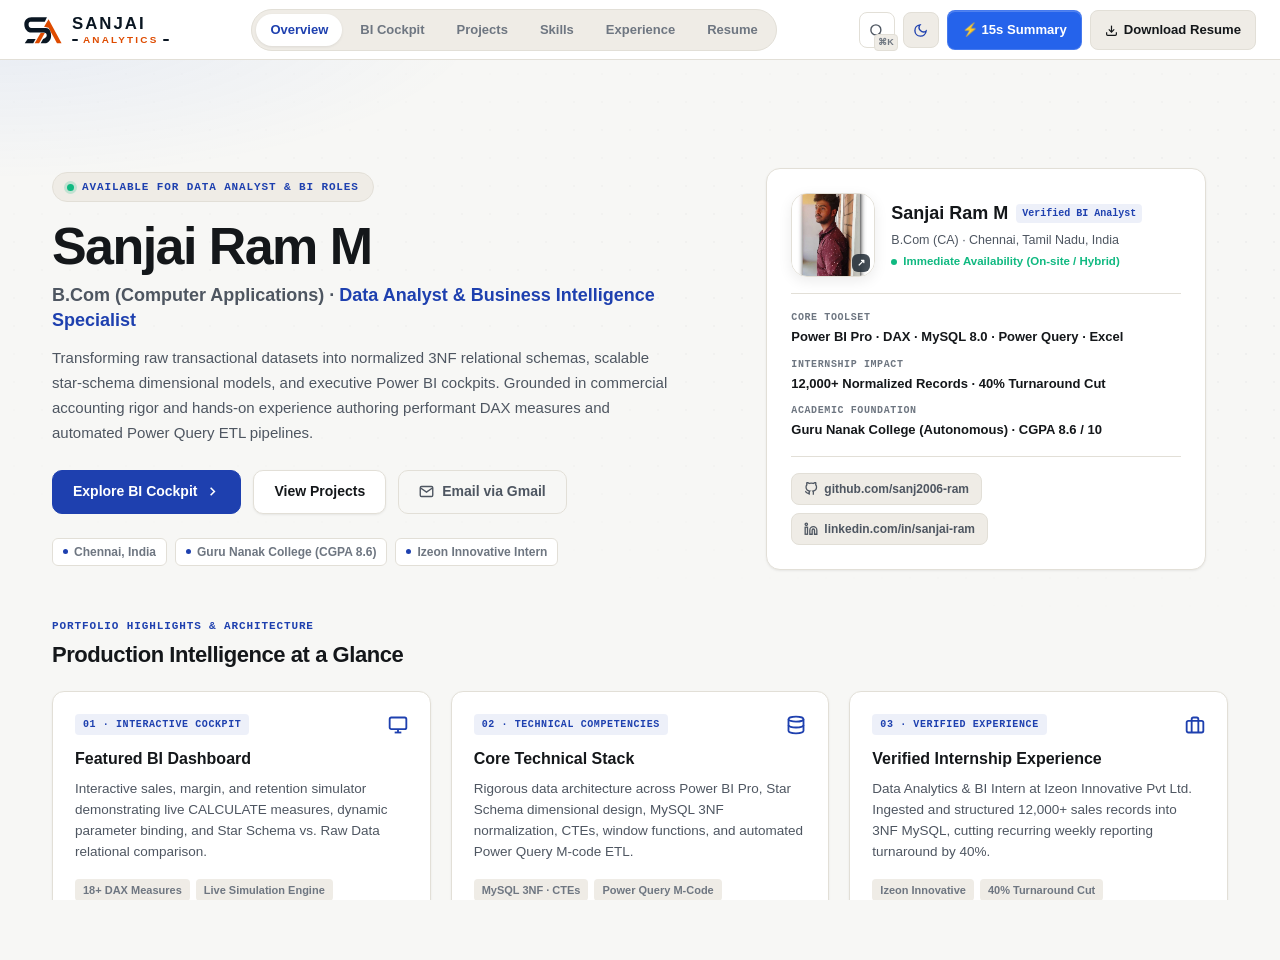
==== commit 77df23c9: "feat(portrait): adapt candidate portrait framing between card thumbnail and lightbox modal" ====
--- a/modular/index.html
+++ b/modular/index.html
@@ -319,8 +319,8 @@
               <div class="executive-profile-card">
                 
                 <div class="exec-card-header">
-                  <div class="exec-photo-wrap" onclick="window.openAvatarModal()" title="Click to view portrait">
-                    <img src="assets/portrait.jpg" alt="Sanjai Ram M - Data Analyst &amp; BI Specialist" class="exec-photo-img" width="88" height="104">
+                  <div class="exec-photo-wrap" onclick="window.openAvatarModal()" title="Click to view candidate portrait">
+                    <img src="assets/portrait.jpg" alt="Sanjai Ram M - Data Analyst &amp; BI Specialist" class="exec-photo-img" width="84" height="84">
                     <div class="exec-photo-badge" aria-hidden="true">&nearr;</div>
                   </div>
                   <div class="exec-header-meta">
@@ -2001,12 +2001,12 @@
   <!-- Avatar Expand Modal -->
   <div class="modal-backdrop" id="modal-avatar-preview" aria-hidden="true" onclick="if(event.target === this) window.closeModal('modal-avatar-preview')">
     <div class="modal-card modal-card-avatar" role="dialog" aria-modal="true" aria-labelledby="avatar-modal-title">
-      <div class="modal-header" style="border-bottom:none; padding-bottom:0;">
+      <div class="modal-header" style="border-bottom:none; padding-bottom:6px;">
         <span class="modal-eyebrow" id="avatar-modal-title">CANDIDATE PORTRAIT</span>
         <button type="button" class="modal-close-btn" onclick="window.closeModal('modal-avatar-preview')" aria-label="Close modal">&times;</button>
       </div>
-      <div class="modal-body" style="text-align:center; padding-top:12px;">
-        <div class="avatar-large-frame">
+      <div class="modal-body" style="text-align:center; padding:4px 4px 12px;">
+        <div class="avatar-large-frame" onclick="window.closeModal('modal-avatar-preview')" style="cursor:pointer;" title="Click photo to minimize">
           <img src="assets/portrait.jpg" alt="Sanjai Ram M Portrait" class="avatar-large-img">
         </div>
         <h4 style="margin:16px 0 4px; font-size:18px; font-weight:800; color:var(--text-primary);">Sanjai Ram M</h4>
--- a/modular/style.css
+++ b/modular/style.css
@@ -4080,7 +4080,13 @@
   overflow: hidden;
 }
 .modal-card-avatar {
-  max-width: 360px;
+  width: calc(100vw - 32px);
+  max-width: 420px;
+}
+@media (min-width: 640px) {
+  .modal-card-avatar {
+    max-width: 460px;
+  }
 }
 .modal-header {
   display: flex;
@@ -4270,18 +4276,37 @@
 
 /* Avatar Preview Modal */
 .avatar-large-frame {
-  width: 140px;
-  height: 140px;
-  border-radius: 20px;
-  border: 3px solid #FFFFFF;
-  box-shadow: 0 8px 24px rgba(15, 23, 42, 0.15);
+  width: 100%;
+  max-width: 340px;
+  max-height: 60vh;
   margin: 0 auto;
+  border-radius: 16px;
   overflow: hidden;
+  border: 1px solid var(--border-subtle);
+  box-shadow: 0 12px 32px rgba(0, 0, 0, 0.16);
+  background: var(--bg-surface);
+  cursor: pointer;
+  position: relative;
+  transition: transform 0.2s cubic-bezier(0.16, 1, 0.3, 1), box-shadow 0.2s ease;
+}
+@media (min-width: 640px) {
+  .avatar-large-frame {
+    max-width: 400px;
+  }
+}
+.avatar-large-frame:hover {
+  transform: scale(1.01);
+  box-shadow: 0 16px 40px rgba(0, 0, 0, 0.22);
 }
 .avatar-large-img {
   width: 100%;
-  height: 100%;
-  object-fit: cover;
+  height: auto;
+  max-height: 60vh;
+  aspect-ratio: 1 / 1;
+  object-fit: contain;
+  display: block;
+  transform: none;
+  border-radius: 16px;
 }
 
 /* Preloader Reload Gate */
@@ -5779,38 +5804,54 @@
 
 .exec-photo-wrap {
   position: relative;
-  width: 76px;
-  height: 90px;
-  border-radius: 12px;
+  width: 84px;
+  height: 84px;
+  border-radius: 16px;
   overflow: hidden;
   border: 1.5px solid var(--border-hairline);
   flex-shrink: 0;
   cursor: pointer;
-  box-shadow: 0 4px 12px rgba(0, 0, 0, 0.08);
-  transition: transform 0.2s ease;
+  box-shadow: 0 4px 14px rgba(0, 0, 0, 0.08);
+  transition: transform 0.2s cubic-bezier(0.16, 1, 0.3, 1), box-shadow 0.2s ease, border-color 0.2s ease;
 }
 
 .exec-photo-wrap:hover {
-  transform: scale(1.03);
+  transform: scale(1.04);
+  border-color: var(--accent-primary);
+  box-shadow: 0 6px 18px rgba(37, 99, 235, 0.18);
 }
 
 .exec-photo-img {
   width: 100%;
   height: 100%;
   object-fit: cover;
+  object-position: 65% 20%;
+  transform: scale(1.35);
+  transform-origin: 68% 22%;
   display: block;
+  transition: transform 0.25s cubic-bezier(0.16, 1, 0.3, 1);
+}
+
+.exec-photo-wrap:hover .exec-photo-img {
+  transform: scale(1.42);
 }
 
 .exec-photo-badge {
   position: absolute;
-  bottom: 3px;
-  right: 3px;
+  bottom: 4px;
+  right: 4px;
   background: rgba(10, 22, 34, 0.75);
   color: #FFFFFF;
-  font-size: 9px;
+  font-size: 9.5px;
   font-weight: 700;
-  padding: 1px 4px;
-  border-radius: 4px;
+  width: 18px;
+  height: 18px;
+  display: flex;
+  align-items: center;
+  justify-content: center;
+  border-radius: 6px;
+  backdrop-filter: blur(4px);
+  pointer-events: none;
 }
 
 .exec-header-meta {
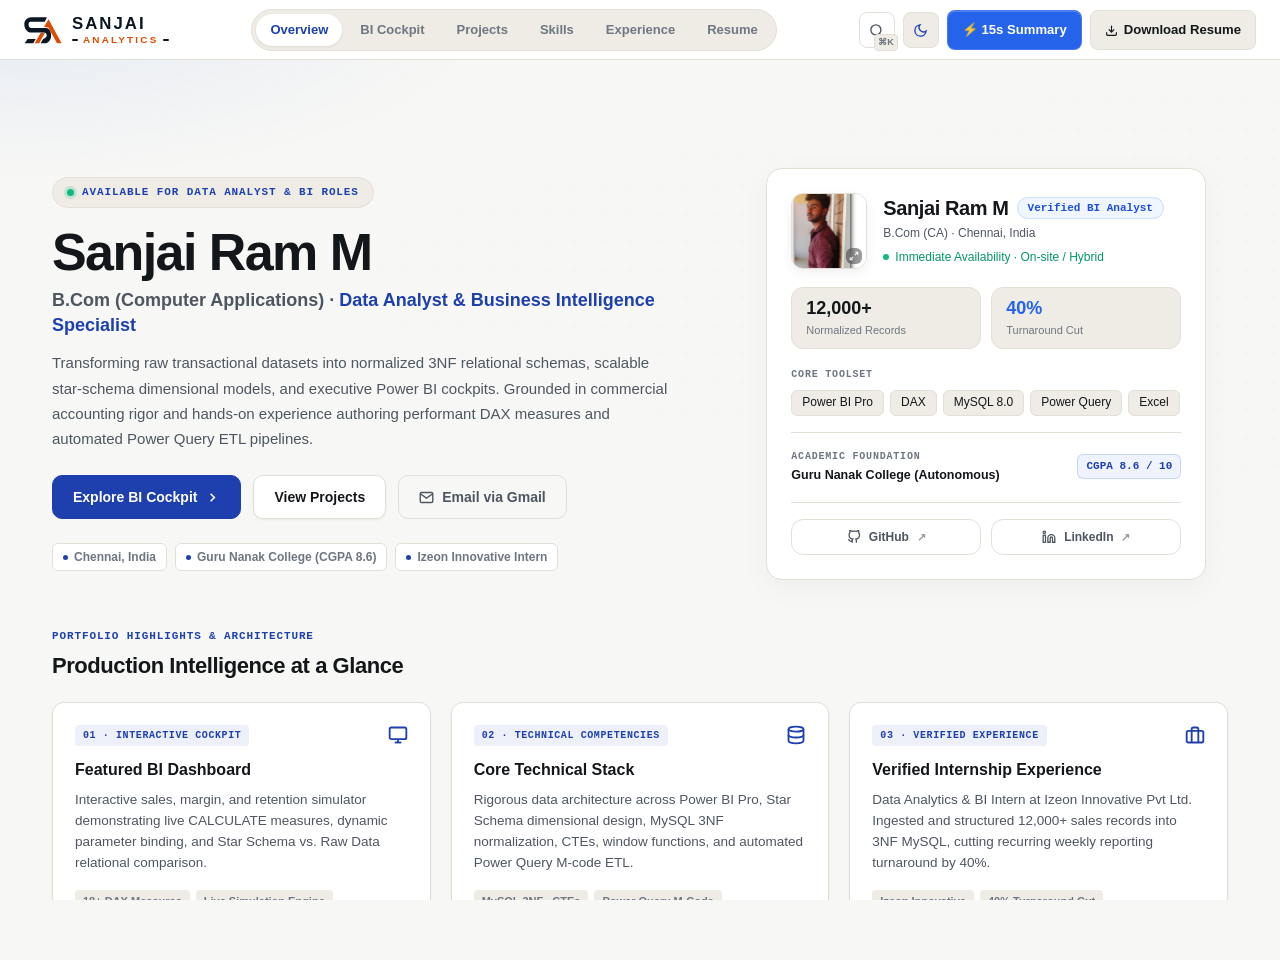
==== commit 6fff10af: "feat(overview): redesign executive profile card into high-contrast dossier with KPI strip and dual a" ====
--- a/modular/index.html
+++ b/modular/index.html
@@ -314,55 +314,75 @@
 
             </div>
 
-            <!-- Right Column: Clean, Compact Executive Profile Card -->
+            <!-- Right Column: Agency-Grade Executive Profile Card -->
             <div class="overview-hero-right">
               <div class="executive-profile-card">
                 
+                <!-- Header Row & Avatar -->
                 <div class="exec-card-header">
                   <div class="exec-photo-wrap" onclick="window.openAvatarModal()" title="Click to view candidate portrait">
-                    <img src="assets/portrait.jpg" alt="Sanjai Ram M - Data Analyst &amp; BI Specialist" class="exec-photo-img" width="84" height="84">
-                    <div class="exec-photo-badge" aria-hidden="true">&nearr;</div>
+                    <img src="assets/portrait.jpg" alt="Sanjai Ram M - Data Analyst &amp; BI Specialist" class="exec-photo-img" width="76" height="76">
+                    <div class="exec-photo-badge" aria-hidden="true" title="Expand portrait">
+                      <svg width="10" height="10" viewBox="0 0 24 24" fill="none" stroke="currentColor" stroke-width="2.5"><polyline points="15 3 21 3 21 9"/><polyline points="9 21 3 21 3 15"/><line x1="21" y1="3" x2="14" y2="10"/><line x1="3" y1="21" x2="10" y2="14"/></svg>
+                    </div>
                   </div>
                   <div class="exec-header-meta">
                     <div class="exec-name-row">
                       <span class="exec-name">Sanjai Ram M</span>
                       <span class="exec-role-pill">Verified BI Analyst</span>
                     </div>
-                    <span class="exec-sub">B.Com (CA) &middot; Chennai, Tamil Nadu, India</span>
+                    <span class="exec-sub">B.Com (CA) &middot; Chennai, India</span>
                     <div class="exec-status-row">
                       <span class="exec-status-indicator"></span>
-                      <span>Immediate Availability (On-site / Hybrid)</span>
+                      <span>Immediate Availability &middot; On-site / Hybrid</span>
                     </div>
                   </div>
                 </div>
 
-                <div class="exec-card-divider" aria-hidden="true"></div>
-
-                <div class="exec-specs-list">
-                  <div class="exec-spec-row">
-                    <span class="exec-spec-label">CORE TOOLSET</span>
-                    <span class="exec-spec-val">Power BI Pro &middot; DAX &middot; MySQL 8.0 &middot; Power Query &middot; Excel</span>
-                  </div>
-                  <div class="exec-spec-row">
-                    <span class="exec-spec-label">INTERNSHIP IMPACT</span>
-                    <span class="exec-spec-val">12,000+ Normalized Records &middot; 40% Turnaround Cut</span>
-                  </div>
-                  <div class="exec-spec-row">
-                    <span class="exec-spec-label">ACADEMIC FOUNDATION</span>
-                    <span class="exec-spec-val">Guru Nanak College (Autonomous) &middot; CGPA 8.6 / 10</span>
-                  </div>
-                </div>
-
-                <div class="exec-card-divider" aria-hidden="true"></div>
-
-                <div class="exec-card-links">
-                  <a href="https://github.com/sanj2006-ram" target="_blank" rel="noopener noreferrer" class="exec-link-pill">
+                <!-- 2-Column Scannable KPI Metric Grid -->
+                <div class="exec-kpi-grid">
+                  <div class="exec-kpi-box">
+                    <span class="exec-kpi-val">12,000+</span>
+                    <span class="exec-kpi-label">Normalized Records</span>
+                  </div>
+                  <div class="exec-kpi-box">
+                    <span class="exec-kpi-val exec-kpi-val-highlight">40%</span>
+                    <span class="exec-kpi-label">Turnaround Cut</span>
+                  </div>
+                </div>
+
+                <!-- Core Toolset Micro-Pills -->
+                <div class="exec-toolset-block">
+                  <span class="exec-section-label">CORE TOOLSET</span>
+                  <div class="exec-toolset-pills">
+                    <span class="exec-tool-pill">Power BI Pro</span>
+                    <span class="exec-tool-pill">DAX</span>
+                    <span class="exec-tool-pill">MySQL 8.0</span>
+                    <span class="exec-tool-pill">Power Query</span>
+                    <span class="exec-tool-pill">Excel</span>
+                  </div>
+                </div>
+
+                <!-- Academic Foundation Row -->
+                <div class="exec-academic-row">
+                  <div class="exec-academic-info">
+                    <span class="exec-academic-label">ACADEMIC FOUNDATION</span>
+                    <span class="exec-academic-school">Guru Nanak College (Autonomous)</span>
+                  </div>
+                  <span class="exec-academic-badge">CGPA 8.6 / 10</span>
+                </div>
+
+                <!-- Dual Action Equal 2-Column Footer Buttons -->
+                <div class="exec-actions-grid">
+                  <a href="https://github.com/sanj2006-ram" target="_blank" rel="noopener noreferrer" class="exec-action-btn" title="View Sanjai's GitHub repositories">
                     <svg width="14" height="14" viewBox="0 0 24 24" fill="none" stroke="currentColor" stroke-width="2.2"><path d="M9 19c-5 1.5-5-2.5-7-3m14 6v-3.87a3.37 3.37 0 0 0-.94-2.61c3.14-.35 6.44-1.54 6.44-7A5.44 5.44 0 0 0 20 4.77 5.07 5.07 0 0 0 19.91 1S18.73.65 16 2.48a13.38 13.38 0 0 0-7 0C6.27.65 5.09 1 5.09 1A5.07 5.07 0 0 0 5 4.77a5.44 5.44 0 0 0-1.5 3.78c0 5.42 3.3 6.61 6.44 7A3.37 3.37 0 0 0 9 18.13V22"/></svg>
-                    <span>github.com/sanj2006-ram</span>
+                    <span>GitHub</span>
+                    <span class="exec-btn-arrow" aria-hidden="true">&nearr;</span>
                   </a>
-                  <a href="https://linkedin.com/in/sanjai-ram" target="_blank" rel="noopener noreferrer" class="exec-link-pill">
+                  <a href="https://linkedin.com/in/sanjai-ram" target="_blank" rel="noopener noreferrer" class="exec-action-btn" title="View Sanjai's LinkedIn profile">
                     <svg width="14" height="14" viewBox="0 0 24 24" fill="none" stroke="currentColor" stroke-width="2.2"><path d="M16 8a6 6 0 0 1 6 6v7h-4v-7a2 2 0 0 0-2-2 2 2 0 0 0-2 2v7h-4v-7a6 6 0 0 1 6-6z"/><rect x="2" y="9" width="4" height="12"/><circle cx="4" cy="4" r="2"/></svg>
-                    <span>linkedin.com/in/sanjai-ram</span>
+                    <span>LinkedIn</span>
+                    <span class="exec-btn-arrow" aria-hidden="true">&nearr;</span>
                   </a>
                 </div>
 
--- a/modular/style.css
+++ b/modular/style.css
@@ -5775,7 +5775,7 @@
   background: var(--accent-primary);
 }
 
-/* Executive Profile Card */
+/* Executive Profile Card (Agency-Grade High-Contrast Dossier) */
 .overview-hero-right {
   display: flex;
   justify-content: center;
@@ -5784,16 +5784,22 @@
 
 .executive-profile-card {
   background: var(--bg-surface);
-  border: 1px solid var(--border-hairline);
-  border-radius: 14px;
+  border: 1px solid var(--border-subtle);
+  border-radius: 16px;
   padding: 24px;
-  box-shadow: var(--card-shadow);
+  box-shadow: 0 8px 30px rgba(0, 0, 0, 0.04);
   display: flex;
   flex-direction: column;
-  gap: 16px;
   width: 100%;
   max-width: 440px;
   box-sizing: border-box;
+  transition: border-color 0.2s ease, box-shadow 0.2s ease;
+}
+
+[data-theme="dark"] .executive-profile-card {
+  background: rgba(15, 23, 42, 0.90);
+  border-color: rgba(51, 65, 85, 0.7);
+  box-shadow: 0 8px 30px rgba(0, 0, 0, 0.35);
 }
 
 .exec-card-header {
@@ -5804,19 +5810,23 @@
 
 .exec-photo-wrap {
   position: relative;
-  width: 84px;
-  height: 84px;
-  border-radius: 16px;
+  width: 76px;
+  height: 76px;
+  border-radius: 12px;
   overflow: hidden;
-  border: 1.5px solid var(--border-hairline);
+  border: 1px solid var(--border-subtle);
   flex-shrink: 0;
   cursor: pointer;
-  box-shadow: 0 4px 14px rgba(0, 0, 0, 0.08);
+  box-shadow: 0 4px 12px rgba(0, 0, 0, 0.06);
   transition: transform 0.2s cubic-bezier(0.16, 1, 0.3, 1), box-shadow 0.2s ease, border-color 0.2s ease;
 }
 
+[data-theme="dark"] .exec-photo-wrap {
+  border-color: rgba(51, 65, 85, 0.7);
+}
+
 .exec-photo-wrap:hover {
-  transform: scale(1.04);
+  transform: scale(1.03);
   border-color: var(--accent-primary);
   box-shadow: 0 6px 18px rgba(37, 99, 235, 0.18);
 }
@@ -5825,39 +5835,44 @@
   width: 100%;
   height: 100%;
   object-fit: cover;
-  object-position: 65% 20%;
-  transform: scale(1.35);
-  transform-origin: 68% 22%;
+  object-position: 78% 18%;
+  transform: scale(1.45);
+  transform-origin: 80% 20%;
   display: block;
   transition: transform 0.25s cubic-bezier(0.16, 1, 0.3, 1);
 }
 
 .exec-photo-wrap:hover .exec-photo-img {
-  transform: scale(1.42);
+  transform: scale(1.52);
 }
 
 .exec-photo-badge {
   position: absolute;
   bottom: 4px;
   right: 4px;
-  background: rgba(10, 22, 34, 0.75);
+  background: rgba(0, 0, 0, 0.45);
+  backdrop-filter: blur(4px);
+  -webkit-backdrop-filter: blur(4px);
   color: #FFFFFF;
-  font-size: 9.5px;
-  font-weight: 700;
-  width: 18px;
-  height: 18px;
+  padding: 3px;
+  border-radius: 6px;
+  opacity: 0.85;
   display: flex;
   align-items: center;
   justify-content: center;
-  border-radius: 6px;
-  backdrop-filter: blur(4px);
+  transition: opacity 0.15s ease, transform 0.15s ease;
   pointer-events: none;
+  line-height: 1;
+}
+
+.exec-photo-wrap:hover .exec-photo-badge {
+  opacity: 1;
+  transform: scale(1.08);
 }
 
 .exec-header-meta {
   display: flex;
   flex-direction: column;
-  gap: 4px;
   min-width: 0;
 }
 
@@ -5869,33 +5884,50 @@
 }
 
 .exec-name {
-  font-size: 18px;
-  font-weight: 800;
+  font-size: 20px;
+  font-weight: 700;
+  letter-spacing: -0.02em;
   color: var(--text-primary);
+  line-height: 1.2;
 }
 
 .exec-role-pill {
   font-family: var(--font-mono, monospace);
-  font-size: 10px;
-  font-weight: 700;
-  padding: 2px 6px;
-  border-radius: 4px;
-  background: var(--accent-tint);
-  color: var(--accent-primary);
+  font-size: 11px;
+  font-weight: 600;
+  padding: 2px 10px;
+  border-radius: 9999px;
+  background: #EFF6FF;
+  color: #1D4ED8;
+  border: 1px solid rgba(191, 219, 254, 0.7);
+  display: inline-flex;
+  align-items: center;
+}
+
+[data-theme="dark"] .exec-role-pill {
+  background: rgba(30, 58, 138, 0.4);
+  color: #93C5FD;
+  border-color: rgba(30, 64, 175, 0.6);
 }
 
 .exec-sub {
-  font-size: 12.5px;
+  font-size: 12px;
   color: var(--text-secondary);
+  margin-top: 4px;
 }
 
 .exec-status-row {
   display: flex;
   align-items: center;
   gap: 6px;
-  font-size: 11.5px;
-  font-weight: 600;
-  color: #10B981;
+  font-size: 12px;
+  font-weight: 500;
+  color: #059669;
+  margin-top: 6px;
+}
+
+[data-theme="dark"] .exec-status-row {
+  color: #34D399;
 }
 
 .exec-status-indicator {
@@ -5903,65 +5935,205 @@
   height: 6px;
   border-radius: 50%;
   background: #10B981;
-}
-
-.exec-card-divider {
-  height: 1px;
-  background: var(--border-hairline);
-  width: 100%;
-}
-
-.exec-specs-list {
-  display: flex;
-  flex-direction: column;
+  flex-shrink: 0;
+}
+
+/* 2-Column Scannable KPI Grid */
+.exec-kpi-grid {
+  display: grid;
+  grid-template-columns: repeat(2, 1fr);
   gap: 10px;
-}
-
-.exec-spec-row {
+  margin: 18px 0;
+}
+
+.exec-kpi-box {
+  border-radius: 12px;
+  background: var(--bg-subtle);
+  border: 1px solid var(--border-hairline);
+  padding: 10px 14px;
   display: flex;
   flex-direction: column;
   gap: 2px;
 }
 
-.exec-spec-label {
+[data-theme="dark"] .exec-kpi-box {
+  background: rgba(30, 41, 59, 0.6);
+  border-color: rgba(51, 65, 85, 0.6);
+}
+
+.exec-kpi-val {
+  font-size: 18px;
+  font-weight: 700;
+  color: var(--text-primary);
+  line-height: 1.2;
+}
+
+.exec-kpi-val-highlight {
+  color: #2563EB;
+}
+
+[data-theme="dark"] .exec-kpi-val-highlight {
+  color: #60A5FA;
+}
+
+.exec-kpi-label {
+  font-size: 11px;
+  color: var(--text-muted);
+  font-weight: 500;
+}
+
+/* Core Toolset Micro-Pills */
+.exec-toolset-block {
+  display: flex;
+  flex-direction: column;
+  gap: 8px;
+}
+
+.exec-section-label {
   font-family: var(--font-mono, monospace);
   font-size: 10px;
   font-weight: 700;
-  letter-spacing: 0.06em;
+  letter-spacing: 0.08em;
   color: var(--text-muted);
-}
-
-.exec-spec-val {
-  font-size: 13px;
+  text-transform: uppercase;
+}
+
+.exec-toolset-pills {
+  display: flex;
+  flex-wrap: wrap;
+  gap: 6px;
+}
+
+.exec-tool-pill {
+  font-size: 12px;
+  font-weight: 500;
+  padding: 4px 10px;
+  border-radius: 6px;
+  background: var(--bg-subtle);
+  color: var(--text-primary);
+  border: 1px solid var(--border-hairline);
+  line-height: 1.3;
+}
+
+[data-theme="dark"] .exec-tool-pill {
+  background: rgba(30, 41, 59, 0.7);
+  color: #CBD5E1;
+  border-color: rgba(51, 65, 85, 0.6);
+}
+
+/* Academic Foundation Row */
+.exec-academic-row {
+  display: flex;
+  align-items: center;
+  justify-content: space-between;
+  padding-top: 16px;
+  margin-top: 16px;
+  border-top: 1px solid var(--border-hairline);
+  gap: 12px;
+}
+
+[data-theme="dark"] .exec-academic-row {
+  border-top-color: rgba(51, 65, 85, 0.4);
+}
+
+.exec-academic-info {
+  display: flex;
+  flex-direction: column;
+  gap: 2px;
+}
+
+.exec-academic-label {
+  font-family: var(--font-mono, monospace);
+  font-size: 10px;
+  font-weight: 700;
+  letter-spacing: 0.08em;
+  color: var(--text-muted);
+  text-transform: uppercase;
+}
+
+.exec-academic-school {
+  font-size: 12.5px;
   font-weight: 600;
   color: var(--text-primary);
 }
 
-.exec-card-links {
-  display: flex;
+.exec-academic-badge {
+  font-family: var(--font-mono, monospace);
+  font-size: 11px;
+  font-weight: 700;
+  padding: 3px 8px;
+  border-radius: 6px;
+  background: rgba(37, 99, 235, 0.08);
+  color: var(--accent-primary);
+  border: 1px solid rgba(37, 99, 235, 0.2);
+  white-space: nowrap;
+}
+
+[data-theme="dark"] .exec-academic-badge {
+  background: rgba(37, 99, 235, 0.18);
+  color: #60A5FA;
+  border-color: rgba(96, 165, 250, 0.3);
+}
+
+/* Dual Action Equal 2-Column Footer Buttons */
+.exec-actions-grid {
+  display: grid;
+  grid-template-columns: repeat(2, 1fr);
+  gap: 10px;
+  margin-top: 18px;
+  padding-top: 16px;
+  border-top: 1px solid var(--border-hairline);
+}
+
+[data-theme="dark"] .exec-actions-grid {
+  border-top-color: rgba(51, 65, 85, 0.4);
+}
+
+.exec-action-btn {
+  display: flex;
+  align-items: center;
+  justify-content: center;
   gap: 8px;
-  flex-wrap: wrap;
-}
-
-.exec-link-pill {
-  display: inline-flex;
-  align-items: center;
-  gap: 6px;
-  padding: 6px 12px;
-  border-radius: 8px;
-  background: var(--bg-subtle);
-  border: 1px solid var(--border-hairline);
+  padding: 8px 12px;
+  border-radius: 12px;
   font-size: 12px;
   font-weight: 600;
+  border: 1px solid var(--border-subtle);
+  background: var(--bg-surface);
   color: var(--text-secondary);
   text-decoration: none;
-  transition: all 0.15s ease;
-}
-
-.exec-link-pill:hover {
-  background: var(--accent-tint);
-  border-color: var(--accent-primary);
-  color: var(--accent-primary);
+  transition: all 0.15s cubic-bezier(0.16, 1, 0.3, 1);
+}
+
+[data-theme="dark"] .exec-action-btn {
+  background: rgba(30, 41, 59, 0.5);
+  border-color: rgba(51, 65, 85, 0.6);
+  color: #E2E8F0;
+}
+
+.exec-action-btn:hover {
+  background: var(--bg-subtle);
+  border-color: var(--border-prominent);
+  color: var(--text-primary);
+  transform: translateY(-1px);
+  box-shadow: 0 4px 12px rgba(0, 0, 0, 0.05);
+}
+
+[data-theme="dark"] .exec-action-btn:hover {
+  background: rgba(51, 65, 85, 0.6);
+  border-color: rgba(148, 163, 184, 0.4);
+  color: #FFFFFF;
+}
+
+.exec-btn-arrow {
+  font-size: 11px;
+  opacity: 0.6;
+  transition: transform 0.15s ease, opacity 0.15s ease;
+}
+
+.exec-action-btn:hover .exec-btn-arrow {
+  opacity: 1;
+  transform: translate(1px, -1px);
 }
 
 /* Quick-Access Bento Preview Grid */
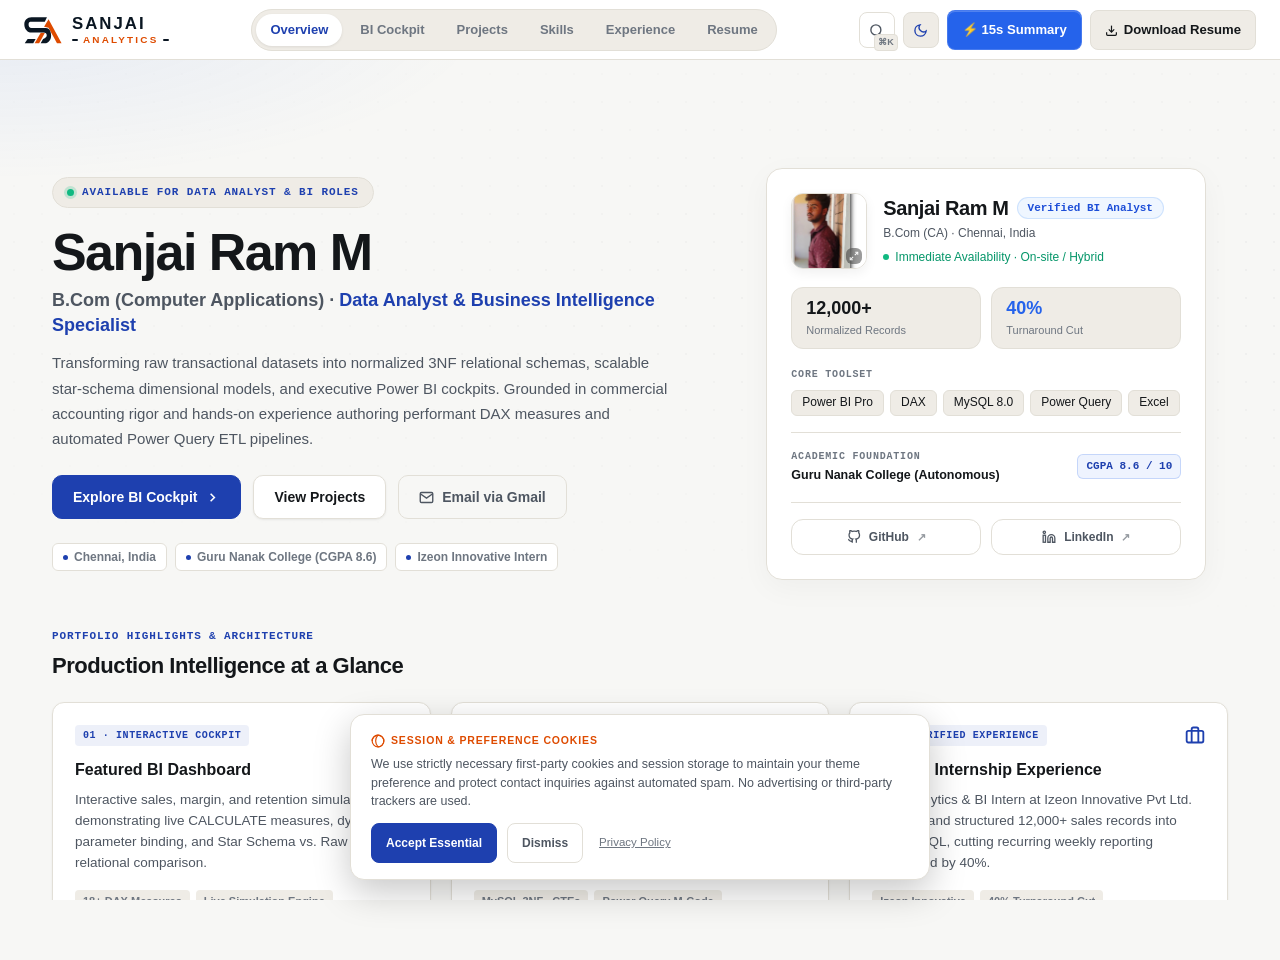
==== commit 4a79d6e5: "feat: complete full-stack audit, mobile 6-col dock, BI Cockpit engine, SA monogram, legal modals, co" ====
--- a/modular/index.html
+++ b/modular/index.html
@@ -1016,13 +1016,13 @@
             
             <!-- Left Column: Specs & Overview -->
             <div class="case-meta-list">
-              <div>
+              <div class="case-block-header">
                 <div class="case-meta-tag">FLAGSHIP INTERNSHIP CASE STUDY</div>
                 <h3 class="case-main-title">Commercial Sales &amp; Revenue Intelligence Pipeline</h3>
                 <div class="case-org-line">Izeon Innovative Pvt Ltd &middot; Chennai, India</div>
               </div>
 
-              <div>
+              <div class="case-block-toolset">
                 <div class="case-section-subtitle">CORE TOOLSET</div>
                 <div class="case-tags-cluster">
                   <span class="case-tag-pill"><svg viewBox="0 0 24 24"><rect x="2" y="3" width="20" height="14" rx="2"/></svg>Power BI Pro</span>
@@ -1033,14 +1033,14 @@
                 </div>
               </div>
 
-              <div>
+              <div class="case-block-problem">
                 <div class="case-section-subtitle">BUSINESS PROBLEM</div>
                 <p class="case-body-text">
                   Disparate transactional records across distributed spreadsheet exports caused severe reporting latencies, untracked customer entities, and zero real-time visibility into weekly product gross margins.
                 </p>
               </div>
 
-              <div class="case-impact-box">
+              <div class="case-impact-box case-block-impact">
                 <div class="case-impact-title">
                   <svg width="14" height="14" viewBox="0 0 24 24" fill="none" stroke="currentColor" stroke-width="2.5"><polyline points="20 6 9 17 4 12"/></svg>
                   <span>VERIFIED BUSINESS IMPACT</span>
@@ -1760,7 +1760,14 @@
 
             <!-- Contact Form Card -->
             <div class="contact-form-card">
+              <div id="contact-status-feedback" role="alert" style="display:none; font-size:13px; font-weight:600; padding:12px 14px; border-radius:8px; margin-bottom:16px;"></div>
               <form class="contact-card-form" onsubmit="event.preventDefault(); window.handleContactSubmit(this);">
+                <!-- Honeypot field (hidden from real users, traps bots) -->
+                <div style="display:none !important; position:absolute; left:-9999px;" aria-hidden="true">
+                  <label for="contact-hp-field">Leave blank</label>
+                  <input type="text" id="contact-hp-field" name="_hp_trap" tabindex="-1" autocomplete="off">
+                </div>
+
                 <div class="form-grid-2col">
                   <div class="form-field">
                     <label for="sender-name-input" class="form-input-label">RECRUITER / SENDER NAME</label>
@@ -1775,6 +1782,15 @@
                   <label for="sender-msg-input" class="form-input-label">MESSAGE / POSITION DETAILS</label>
                   <textarea id="sender-msg-input" name="message" class="form-textarea-control" rows="4" placeholder="Role requirements, project scope, or interview schedule..." required></textarea>
                 </div>
+
+                <!-- Explicit Legal Consent Checkbox -->
+                <div class="form-checkbox-row" style="display:flex; align-items:flex-start; gap:8px; margin: 4px 0 16px 0;">
+                  <input type="checkbox" id="privacy-consent-checkbox" name="privacy_consent" style="margin-top:2px; accent-color:var(--brand-orange, #DE4B00); cursor:pointer;" required>
+                  <label for="privacy-consent-checkbox" style="font-size:12px; color:var(--text-secondary); line-height:1.45; cursor:pointer;">
+                    I have reviewed and agree to the <a href="javascript:void(0)" onclick="window.openPrivacyModal()" style="color:var(--brand-orange, #DE4B00); text-decoration:underline;">Privacy Policy</a> &amp; <a href="javascript:void(0)" onclick="window.openTermsModal()" style="color:var(--brand-orange, #DE4B00); text-decoration:underline;">Terms &amp; Conditions</a>.
+                  </label>
+                </div>
+
                 <div class="form-actions-row">
                   <button type="submit" class="btn btn-primary" style="flex:1; justify-content:center;">
                     <span>Send Message</span>
@@ -1814,6 +1830,10 @@
 
             <div class="footer-bottom-lockup" id="sw-footer-colophon">
               <span>&copy; 2026 Sanjai Ram M &middot; Chennai, India</span>
+              <span class="footer-divider-dot" aria-hidden="true">&bull;</span>
+              <a href="javascript:void(0)" onclick="window.openPrivacyModal()" class="sw-attribution-link">Privacy Policy</a>
+              <span class="footer-divider-dot" aria-hidden="true">&bull;</span>
+              <a href="javascript:void(0)" onclick="window.openTermsModal()" class="sw-attribution-link">Terms &amp; Conditions</a>
               <span class="footer-divider-dot" aria-hidden="true">&bull;</span>
               <a id="sw-credit-anchor" href="https://sarveshworks.vercel.app" target="_blank" rel="noopener noreferrer" class="sw-attribution-link">Maintained &amp; Developed by Sarvesh Works</a>
             </div>
@@ -1872,7 +1892,7 @@
               <svg width="18" height="18" viewBox="0 0 24 24" fill="none" stroke="#2563EB" stroke-width="2.5"><polyline points="20 6 9 17 4 12"/></svg>
             </div>
             <div class="recruiter-point-text">
-              <strong>Data Analytics &amp; BI Intern @ Izeon Innovative Pvt Ltd:</strong> Normalized 12,000+ raw transactional retail records into a 3NF MySQL relational database; authored automated Power Query M-code ETL workflows reducing recurring reporting preparation turnaround by 65%.
+              <strong>Data Analytics &amp; BI Intern @ Izeon Innovative Pvt Ltd:</strong> Normalized 12,000+ raw transactional retail records into a 3NF MySQL relational database; authored automated Power Query M-code ETL workflows reducing recurring reporting preparation turnaround by 40%.
             </div>
           </div>
 
@@ -2051,6 +2071,111 @@
     </div>
   </div>
 
+  <!-- Privacy Policy Modal -->
+  <div class="modal-backdrop" id="modal-privacy-policy" aria-hidden="true" onclick="if(event.target === this) window.closeModal('modal-privacy-policy')">
+    <div class="modal-card modal-card-legal" role="dialog" aria-modal="true" aria-labelledby="privacy-modal-title">
+      <div class="modal-header">
+        <div class="modal-title-lockup">
+          <span class="modal-eyebrow">LEGAL COMPLIANCE &middot; DATA INTEGRITY</span>
+          <h3 class="modal-title" id="privacy-modal-title">Privacy Policy</h3>
+        </div>
+        <button type="button" class="modal-close-btn" onclick="window.closeModal('modal-privacy-policy')" aria-label="Close modal">&times;</button>
+      </div>
+      <div class="modal-body legal-modal-body">
+        <p class="legal-effective-date">Effective Date: May 2026 &middot; Last Updated: November 2026</p>
+        
+        <h4 class="legal-heading">1. Introduction</h4>
+        <p class="legal-text">This portfolio website (<strong>https://sanjai-analytics.vercel.app/</strong>) is authored and maintained by <strong>Sanjai Ram M</strong>, Data Analyst &amp; Business Intelligence Specialist based in Chennai, India. We respect your privacy and are committed to safeguarding any communication details shared with us.</p>
+
+        <h4 class="legal-heading">2. Information Collection &amp; Purpose</h4>
+        <p class="legal-text">We do not sell, rent, monetize, or broker personal information. When you initiate correspondence via the Contact form or email (<strong>sanjairam1179@gmail.com</strong>), we receive your name, professional email address, and message scope exclusively to evaluate prospective employment, internship, or freelance business intelligence engagements.</p>
+
+        <h4 class="legal-heading">3. Local &amp; Session Storage</h4>
+        <p class="legal-text">This site employs minimal first-party browser storage for functional accessibility and anti-abuse safeguards:</p>
+        <ul class="legal-list">
+          <li><code>sa_theme</code>: Remembers your preferred visual contrast mode (Warm Alabaster Light / Graphite Obsidian Dark).</li>
+          <li><code>sa_email_sent</code>: Temporary session marker preventing automated duplicate submissions during an active browsing session.</li>
+          <li><code>sa_contact_draft</code>: Temporary session storage protecting unsent message text from accidental loss.</li>
+          <li><code>sa_cookie_consent</code>: Stores your acknowledgment of essential session cookies.</li>
+        </ul>
+        <p class="legal-text">No third-party tracking beacons, cross-site telemetry, or advertising cookies are embedded.</p>
+
+        <h4 class="legal-heading">4. Data Security &amp; Retention</h4>
+        <p class="legal-text">All interactions are encrypted in transit via Transport Layer Security (TLS 1.3). Communication records are retained only as long as necessary to conduct recruitment dialog, after which they may be archived or removed upon request.</p>
+
+        <h4 class="legal-heading">5. Your Rights &amp; Inquiries</h4>
+        <p class="legal-text">You have the right to request deletion or modification of any correspondence details provided. For any privacy inquiries, reach out directly to Sanjai Ram M at <a href="mailto:sanjairam1179@gmail.com" class="legal-link">sanjairam1179@gmail.com</a>.</p>
+      </div>
+      <div class="modal-footer">
+        <button type="button" class="btn btn-primary" onclick="window.closeModal('modal-privacy-policy')">
+          <span>Understood &amp; Close</span>
+        </button>
+      </div>
+    </div>
+  </div>
+
+  <!-- Terms & Conditions Modal -->
+  <div class="modal-backdrop" id="modal-terms-conditions" aria-hidden="true" onclick="if(event.target === this) window.closeModal('modal-terms-conditions')">
+    <div class="modal-card modal-card-legal" role="dialog" aria-modal="true" aria-labelledby="terms-modal-title">
+      <div class="modal-header">
+        <div class="modal-title-lockup">
+          <span class="modal-eyebrow">LEGAL AGREEMENT &middot; CANDIDATE DOSSIER</span>
+          <h3 class="modal-title" id="terms-modal-title">Terms &amp; Conditions</h3>
+        </div>
+        <button type="button" class="modal-close-btn" onclick="window.closeModal('modal-terms-conditions')" aria-label="Close modal">&times;</button>
+      </div>
+      <div class="modal-body legal-modal-body">
+        <p class="legal-effective-date">Effective Date: May 2026 &middot; Last Updated: November 2026</p>
+
+        <h4 class="legal-heading">1. Acceptance of Terms</h4>
+        <p class="legal-text">By browsing or interacting with <strong>https://sanjai-analytics.vercel.app/</strong>, you agree to comply with and be bound by these Terms and Conditions. If you do not agree, you should discontinue use of the portfolio.</p>
+
+        <h4 class="legal-heading">2. Professional Portfolio Purpose</h4>
+        <p class="legal-text">This platform serves as an executive portfolio and candidate dossier highlighting Sanjai Ram M's verified competencies in Power BI, DAX modeling, MySQL 3NF architecture, and ETL pipeline automation. All materials are presented for recruitment evaluation, technical review, and professional networking.</p>
+
+        <h4 class="legal-heading">3. Intellectual Property &amp; Attribution Integrity</h4>
+        <p class="legal-text">All proprietary interactive code, BI Cockpit simulation algorithms, custom SVG charts, and dossier designs are the intellectual work of Sanjai Ram M, developed in collaboration with and maintained by <strong>Sarvesh Works</strong> (<a href="https://sarveshworks.vercel.app" target="_blank" rel="noopener noreferrer" class="legal-link">https://sarveshworks.vercel.app</a>). Mandatory attribution links and integrity fail-safes are protected and may not be removed or obscured.</p>
+
+        <h4 class="legal-heading">4. Acceptable Use</h4>
+        <p class="legal-text">Users agree not to engage in denial-of-service attempts, automated scraping, vulnerability probing, or spamming the contact dispatch endpoints. Automated bot submissions are trapped and blocked.</p>
+
+        <h4 class="legal-heading">5. Governing Law</h4>
+        <p class="legal-text">These Terms shall be interpreted and governed in accordance with the laws of the Republic of India and the jurisdiction of courts in Chennai, Tamil Nadu.</p>
+      </div>
+      <div class="modal-footer">
+        <button type="button" class="btn btn-primary" onclick="window.closeModal('modal-terms-conditions')">
+          <span>Accept &amp; Close</span>
+        </button>
+      </div>
+    </div>
+  </div>
+
+  <!-- Cookie Consent Banner -->
+  <aside id="cookie-consent-banner" class="cookie-consent-bar" role="region" aria-label="Cookie and Session Consent" style="display:none;">
+    <div class="cookie-consent-container">
+      <div class="cookie-consent-text">
+        <div class="cookie-consent-badge">
+          <svg width="14" height="14" viewBox="0 0 24 24" fill="none" stroke="currentColor" stroke-width="2"><circle cx="12" cy="12" r="10"/><path d="M12 2a14.5 14.5 0 0 0 0 20 10 10 0 1 0-10-10"/></svg>
+          <span>SESSION &amp; PREFERENCE COOKIES</span>
+        </div>
+        <p class="cookie-consent-desc">
+          We use strictly necessary first-party cookies and session storage to maintain your theme preference and protect contact inquiries against automated spam. No advertising or third-party trackers are used.
+        </p>
+      </div>
+      <div class="cookie-consent-actions">
+        <button type="button" class="btn btn-primary cookie-btn-accept" onclick="window.acceptCookies('essential')">
+          <span>Accept Essential</span>
+        </button>
+        <button type="button" class="btn btn-outline cookie-btn-dismiss" onclick="window.closeCookieBanner()">
+          <span>Dismiss</span>
+        </button>
+        <button type="button" class="cookie-legal-link-btn" onclick="window.openPrivacyModal()">
+          <span>Privacy Policy</span>
+        </button>
+      </div>
+    </div>
+  </aside>
+
   <!-- Toast Notification Pill -->
   <div id="toast-message-pill" class="toast-pill" aria-live="polite"></div>
 
--- a/modular/style.css
+++ b/modular/style.css
@@ -6601,3 +6601,293 @@
   color: var(--accent-primary);
   text-decoration: underline;
 }
+
+
+/* ==========================================================================
+   PRODUCTION HARDENING & AUDIT ADDITIONS
+   ========================================================================== */
+
+/* 1. Case Study Grid Mobile Vertical Stacking (< 1024px) */
+@media (max-width: 1023px) {
+  .case-study-grid {
+    display: flex !important;
+    flex-direction: column !important;
+    gap: 20px !important;
+    width: 100% !important;
+    box-sizing: border-box !important;
+  }
+  .case-meta-list {
+    display: contents !important;
+  }
+  .case-block-header {
+    order: 1 !important;
+    width: 100% !important;
+  }
+  .case-block-toolset {
+    order: 2 !important;
+    width: 100% !important;
+  }
+  .case-block-problem {
+    order: 3 !important;
+    width: 100% !important;
+  }
+  .pipeline-stepper-wrap {
+    order: 4 !important;
+    width: 100% !important;
+    display: flex !important;
+    flex-direction: column !important;
+    gap: 12px !important;
+  }
+  .case-block-impact {
+    order: 5 !important;
+    width: 100% !important;
+  }
+  .pipeline-step-item {
+    box-sizing: border-box !important;
+    width: 100% !important;
+    max-width: 100% !important;
+  }
+  .case-tags-cluster {
+    display: flex !important;
+    flex-wrap: wrap !important;
+    gap: 8px !important;
+  }
+  .flagship-card {
+    padding: 20px 16px !important;
+  }
+}
+
+/* 2. Equal-Width 6-Column Mobile Dock (< 768px) */
+@media (max-width: 768px) {
+  .bottom-floating-dock {
+    display: flex !important;
+    position: fixed !important;
+    bottom: 0 !important;
+    left: 0 !important;
+    right: 0 !important;
+    transform: none !important;
+    width: 100% !important;
+    z-index: 50 !important;
+    pointer-events: none !important;
+    background: transparent !important;
+    padding: 0 6px 8px 6px !important;
+    box-sizing: border-box !important;
+  }
+  .dock-container-pill {
+    pointer-events: auto !important;
+    position: relative !important;
+    display: grid !important;
+    grid-template-columns: repeat(6, 1fr) !important;
+    width: 100% !important;
+    max-width: 100% !important;
+    padding: 4px 2px !important;
+    gap: 2px !important;
+    border-radius: 14px !important;
+    box-sizing: border-box !important;
+    background: var(--bg-surface) !important;
+    border: 1px solid var(--border-hairline) !important;
+    box-shadow: 0 4px 20px rgba(0, 0, 0, 0.18) !important;
+    backdrop-filter: blur(12px) !important;
+    -webkit-backdrop-filter: blur(12px) !important;
+  }
+  .dock-pill-item {
+    display: flex !important;
+    flex-direction: column !important;
+    justify-content: center !important;
+    align-items: center !important;
+    min-height: 44px !important;
+    padding: 2px 1px !important;
+    font-size: 10px !important;
+    text-align: center !important;
+    width: 100% !important;
+    gap: 2px !important;
+    white-space: nowrap !important;
+    overflow: hidden !important;
+    text-overflow: ellipsis !important;
+  }
+  .dock-item-dot {
+    display: inline-block !important;
+    width: 4px !important;
+    height: 4px !important;
+    border-radius: 50% !important;
+    background: currentColor !important;
+  }
+  .dock-active-pill-bg {
+    display: none !important;
+  }
+  .dock-pill-item.active {
+    background: var(--accent-primary) !important;
+    color: #FFFFFF !important;
+    border-radius: 8px !important;
+  }
+  .deck-main {
+    padding-bottom: 72px !important;
+  }
+}
+
+/* 3. Legal Modals (Privacy Policy & Terms) */
+.modal-card-legal {
+  max-width: 640px;
+  width: 92vw;
+  max-height: 86vh;
+  display: flex;
+  flex-direction: column;
+}
+.legal-modal-body {
+  overflow-y: auto;
+  padding: 20px 24px;
+  font-size: 13.5px;
+  line-height: 1.6;
+  color: var(--text-secondary);
+}
+.legal-effective-date {
+  font-size: 11.5px;
+  font-weight: 600;
+  color: var(--text-muted);
+  margin-bottom: 16px;
+  padding-bottom: 8px;
+  border-bottom: 1px solid var(--border-hairline);
+}
+.legal-heading {
+  font-size: 14.5px;
+  font-weight: 700;
+  color: var(--text-primary);
+  margin: 16px 0 6px;
+}
+.legal-heading:first-of-type {
+  margin-top: 0;
+}
+.legal-text {
+  margin: 0 0 12px;
+}
+.legal-list {
+  margin: 0 0 14px;
+  padding-left: 20px;
+}
+.legal-list li {
+  margin-bottom: 6px;
+  font-size: 13px;
+}
+.legal-link {
+  color: var(--brand-orange, #DE4B00);
+  text-decoration: underline;
+}
+
+/* 4. Cookie Consent Banner */
+.cookie-consent-bar {
+  position: fixed;
+  bottom: 20px;
+  left: 20px;
+  right: 20px;
+  max-width: 580px;
+  margin: 0 auto;
+  z-index: 99;
+  background: var(--bg-surface);
+  border: 1px solid var(--border-subtle);
+  border-radius: 14px;
+  padding: 16px 20px;
+  box-shadow: 0 12px 36px rgba(0, 0, 0, 0.22);
+  backdrop-filter: blur(16px);
+  -webkit-backdrop-filter: blur(16px);
+  animation: slideUpCookie 320ms cubic-bezier(0.16, 1, 0.3, 1) forwards;
+  transition: opacity 280ms ease, transform 280ms ease;
+}
+.cookie-consent-bar.fade-out {
+  opacity: 0;
+  transform: translateY(12px);
+  pointer-events: none;
+}
+@keyframes slideUpCookie {
+  from { opacity: 0; transform: translateY(24px); }
+  to { opacity: 1; transform: translateY(0); }
+}
+.cookie-consent-container {
+  display: flex;
+  flex-direction: column;
+  gap: 12px;
+}
+.cookie-consent-badge {
+  display: inline-flex;
+  align-items: center;
+  gap: 6px;
+  font-size: 10.5px;
+  font-weight: 700;
+  letter-spacing: 0.08em;
+  color: var(--brand-orange, #DE4B00);
+  margin-bottom: 4px;
+}
+.cookie-consent-desc {
+  margin: 0;
+  font-size: 12.5px;
+  line-height: 1.5;
+  color: var(--text-secondary);
+}
+.cookie-consent-actions {
+  display: flex;
+  align-items: center;
+  gap: 10px;
+  flex-wrap: wrap;
+}
+.cookie-btn-accept {
+  font-size: 12px !important;
+  padding: 6px 14px !important;
+  height: 32px !important;
+}
+.cookie-btn-dismiss {
+  font-size: 12px !important;
+  padding: 6px 14px !important;
+  height: 32px !important;
+}
+.cookie-legal-link-btn {
+  background: transparent;
+  border: none;
+  color: var(--text-muted);
+  font-size: 11.5px;
+  cursor: pointer;
+  text-decoration: underline;
+  padding: 4px 6px;
+  transition: color 0.15s ease;
+}
+.cookie-legal-link-btn:hover {
+  color: var(--text-primary);
+}
+@media (max-width: 768px) {
+  .cookie-consent-bar {
+    bottom: 64px;
+    left: 10px;
+    right: 10px;
+    padding: 12px 14px;
+  }
+}
+
+/* 5. Contact Status Feedback States */
+.contact-status-success {
+  background: rgba(16, 185, 129, 0.12) !important;
+  color: #059669 !important;
+  border: 1px solid rgba(16, 185, 129, 0.3) !important;
+}
+[data-theme="dark"] .contact-status-success {
+  background: rgba(16, 185, 129, 0.2) !important;
+  color: #34D399 !important;
+  border-color: rgba(16, 185, 129, 0.4) !important;
+}
+.contact-status-warning {
+  background: rgba(245, 158, 11, 0.12) !important;
+  color: #D97706 !important;
+  border: 1px solid rgba(245, 158, 11, 0.3) !important;
+}
+[data-theme="dark"] .contact-status-warning {
+  background: rgba(245, 158, 11, 0.2) !important;
+  color: #FBBF24 !important;
+  border-color: rgba(245, 158, 11, 0.4) !important;
+}
+.contact-status-error {
+  background: rgba(239, 68, 68, 0.12) !important;
+  color: #DC2626 !important;
+  border: 1px solid rgba(239, 68, 68, 0.3) !important;
+}
+[data-theme="dark"] .contact-status-error {
+  background: rgba(239, 68, 68, 0.2) !important;
+  color: #F87171 !important;
+  border-color: rgba(239, 68, 68, 0.4) !important;
+}
